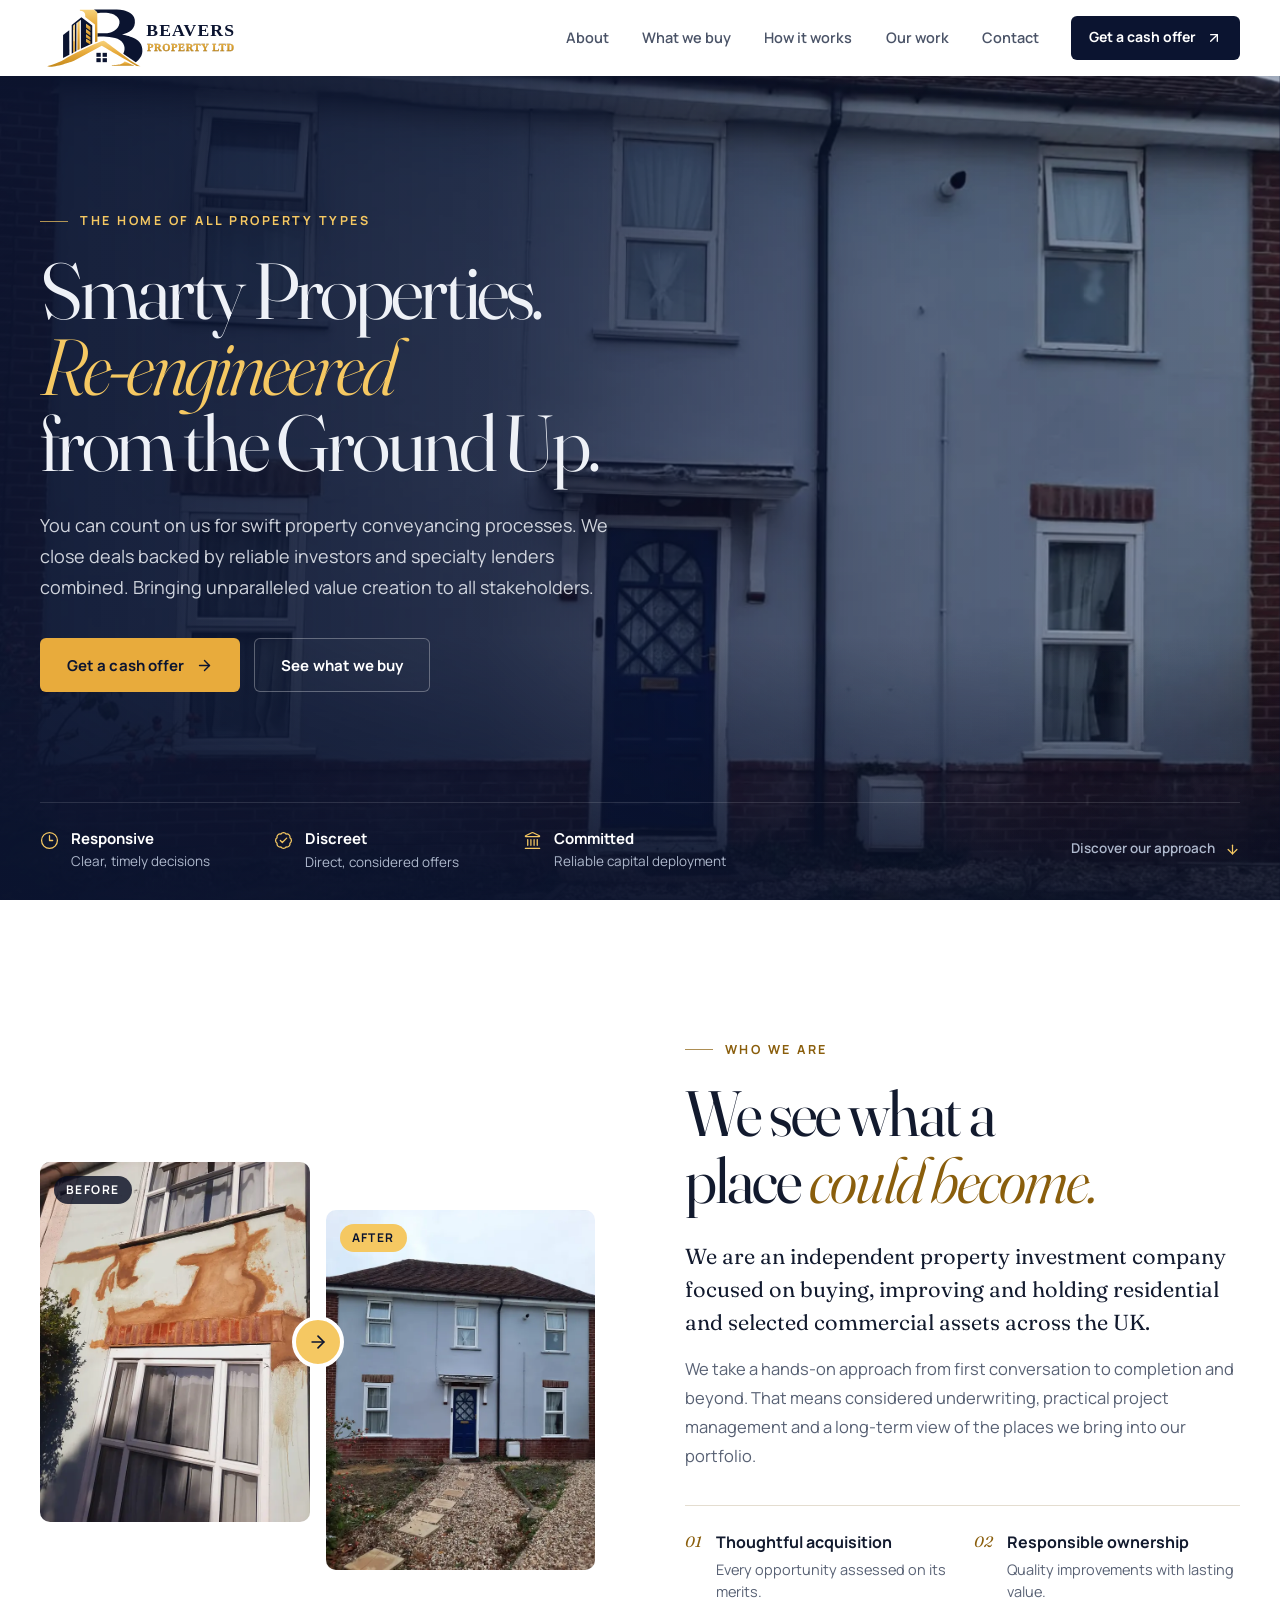
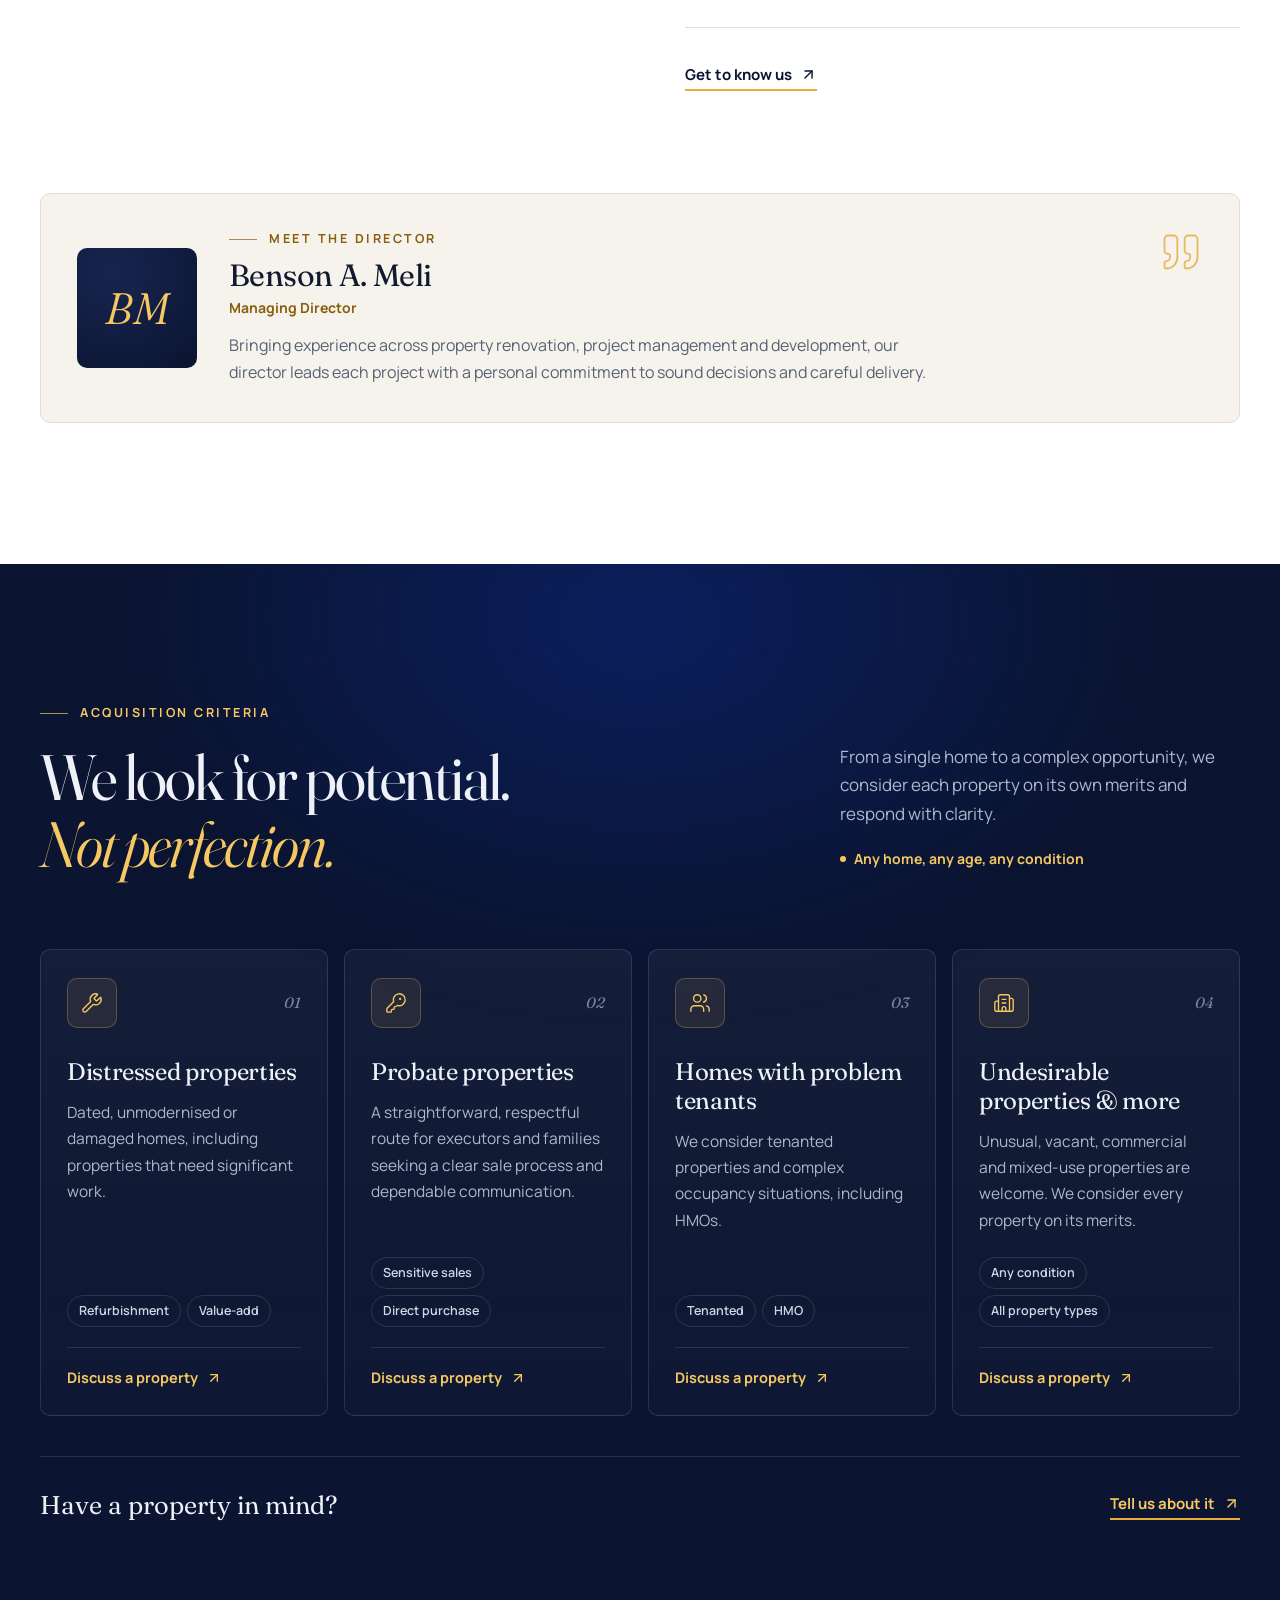
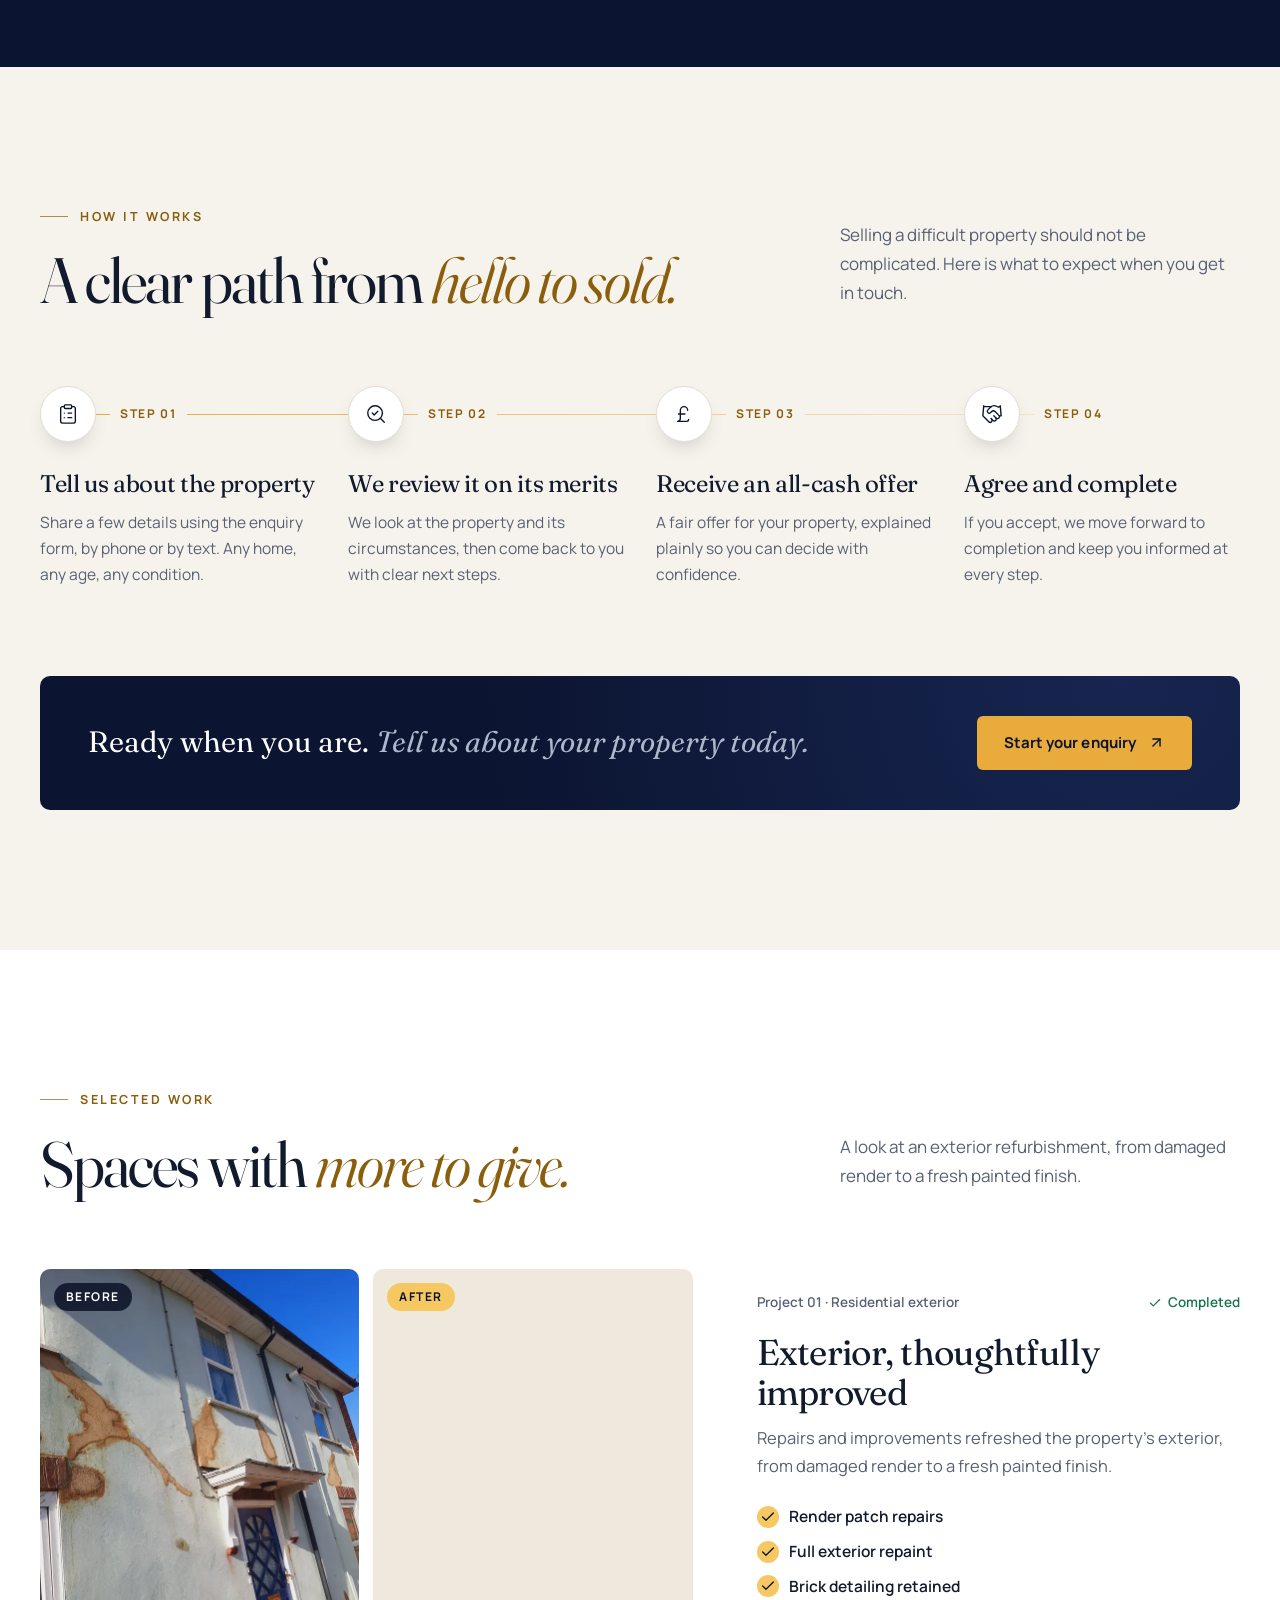
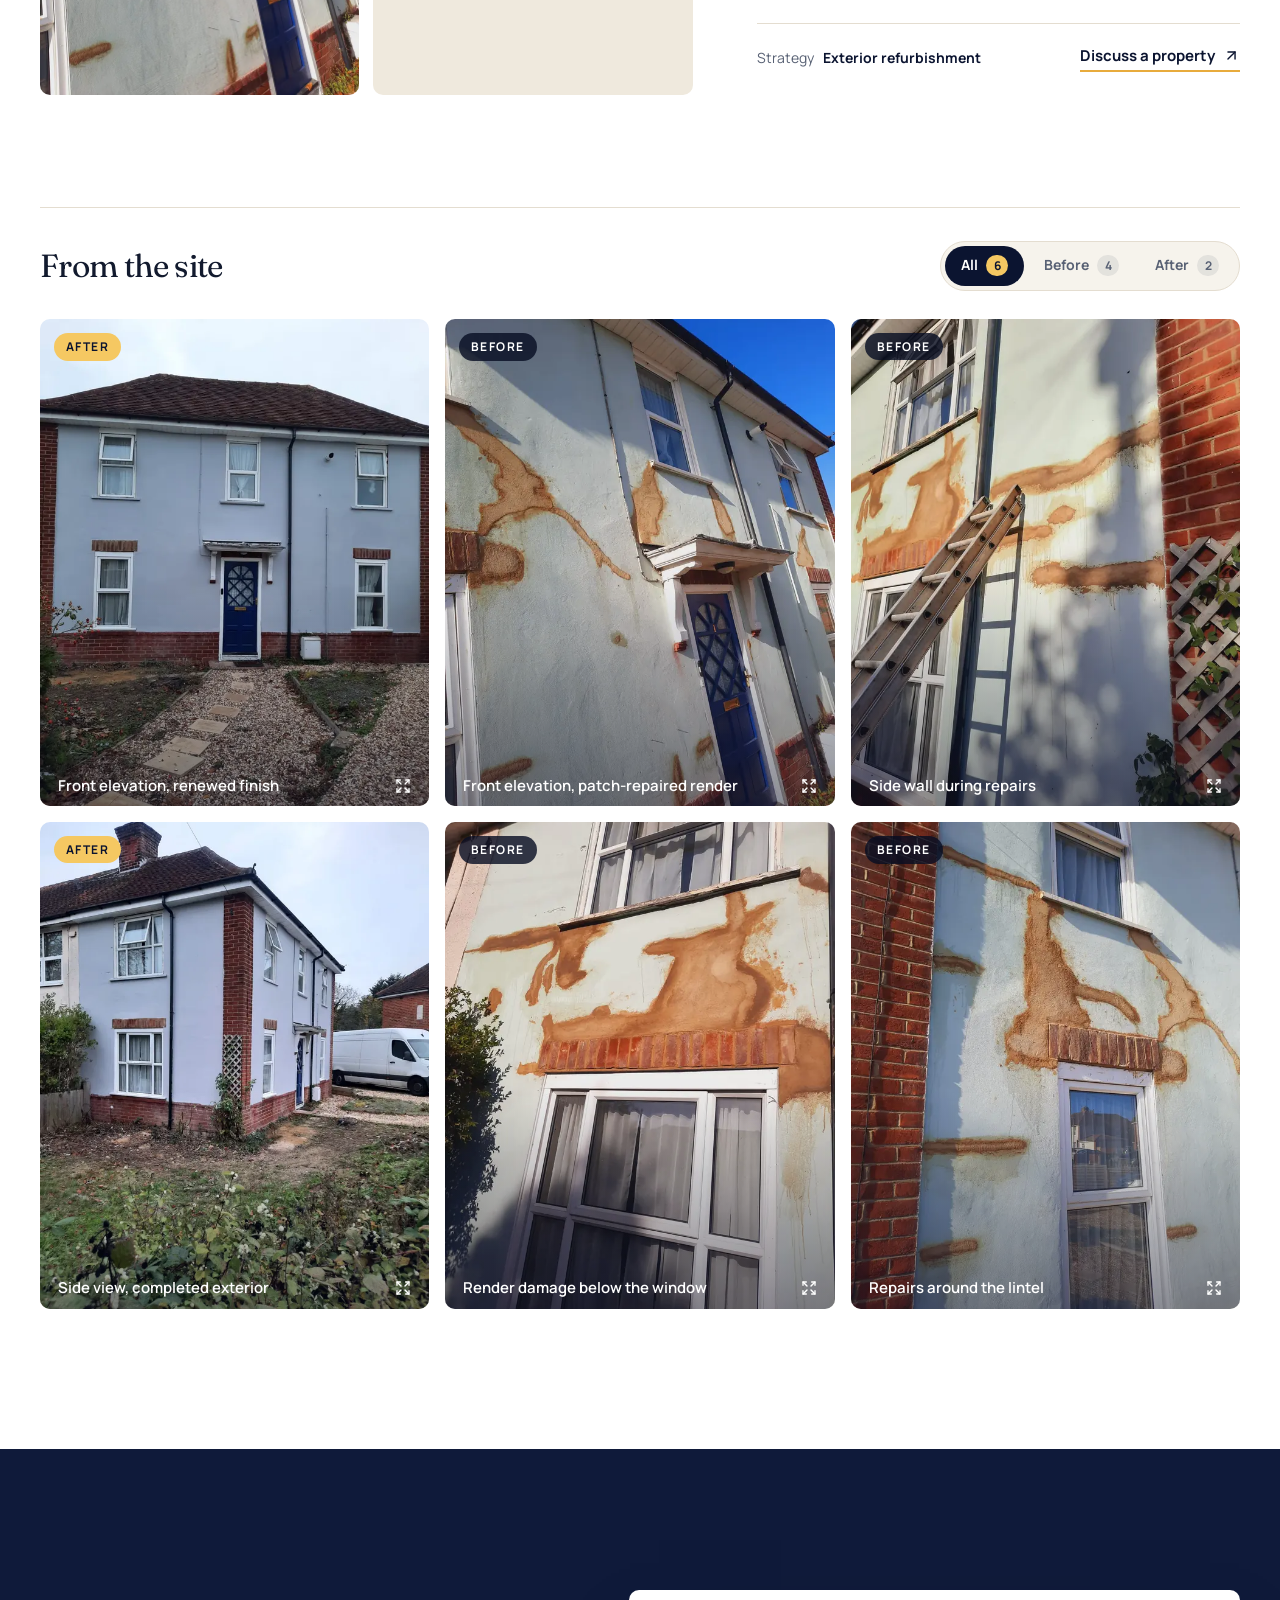
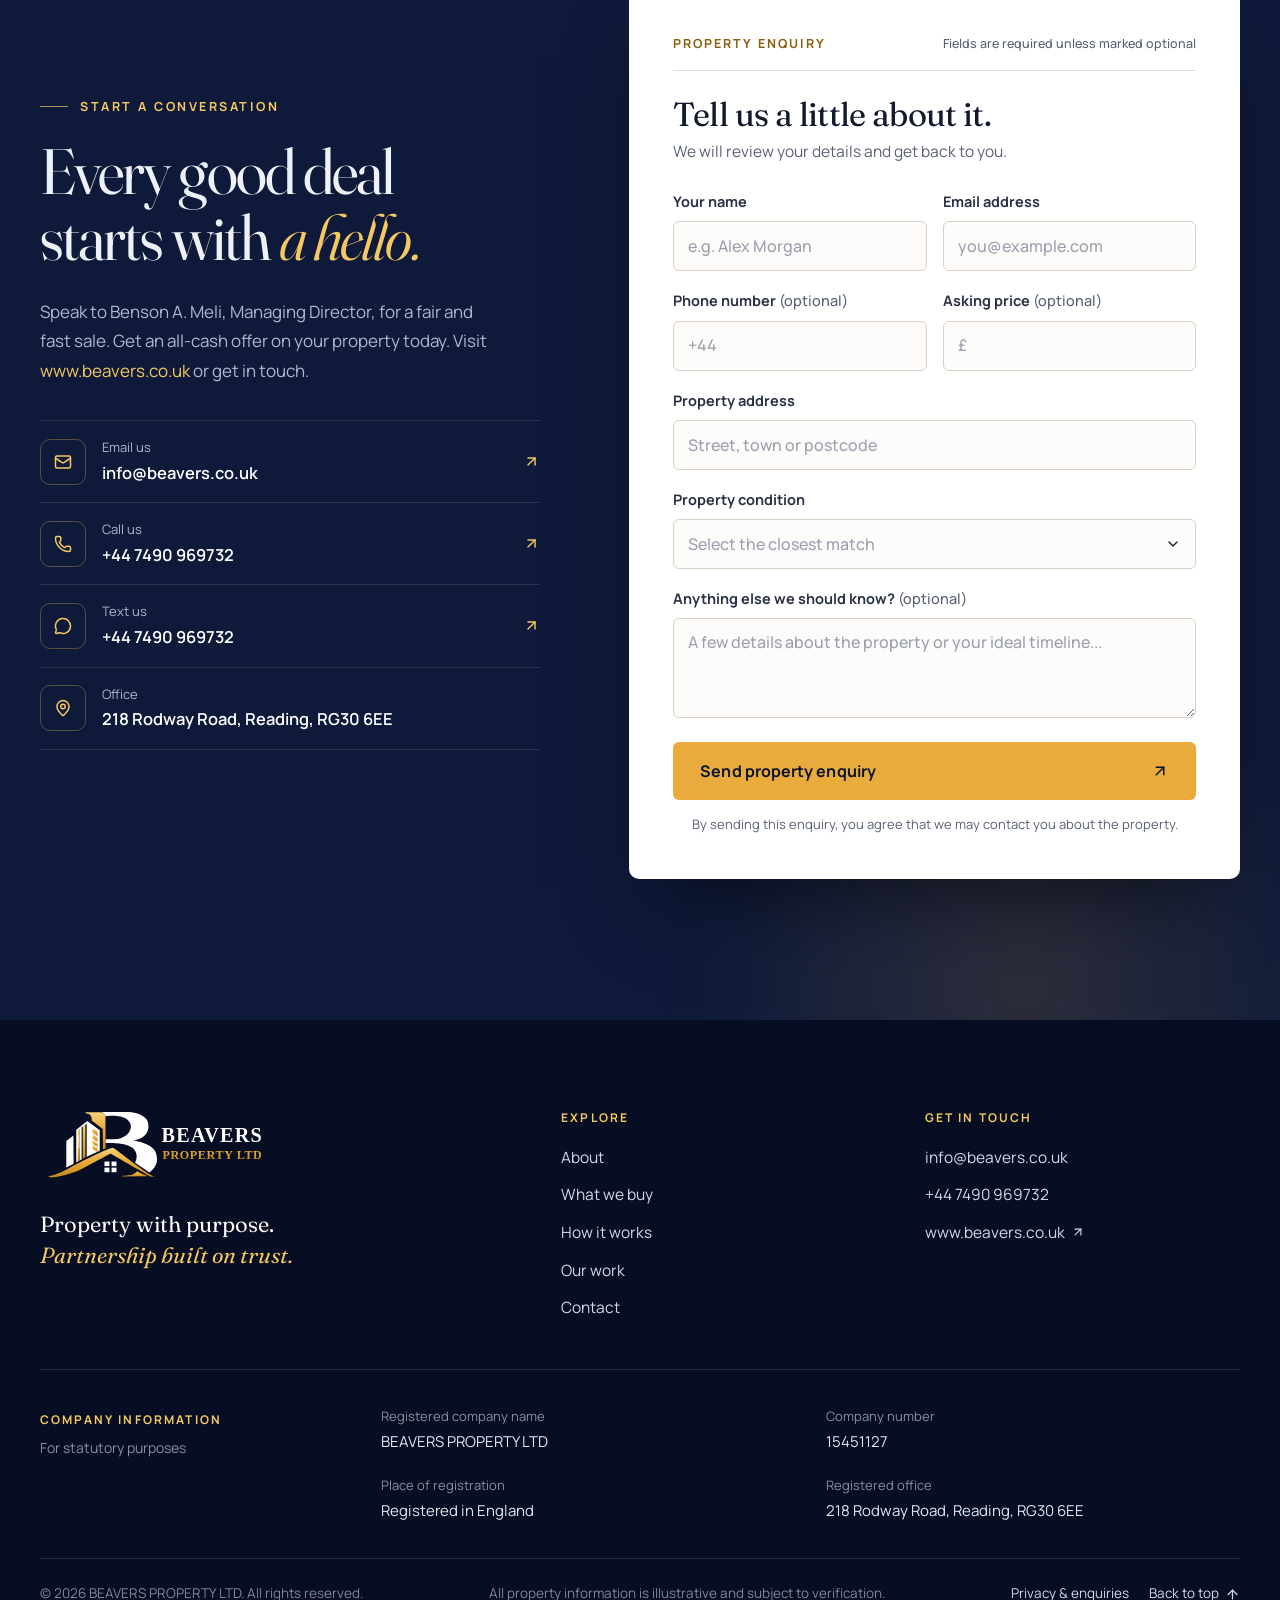
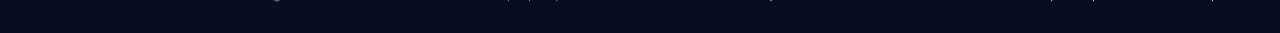
==== index.html @ a4cc6a6c "Deploy website" ====
<!doctype html>
<html lang="en-GB">
  <head>
    <meta charset="UTF-8" />
    <meta name="viewport" content="width=device-width, initial-scale=1.0, viewport-fit=cover" />
    <meta name="theme-color" content="#0b1430" />
    <meta name="color-scheme" content="light" />
    <link rel="icon" type="image/svg+xml" href="./assets/BeaverIcon-CG2-QuGj.svg" />
    <title>Beavers Property Ltd | Fair, fast, all-cash offers on any property</title>
    <meta name="description" content="Beavers Property Ltd buys all property types: any home, any age, any condition. Distressed, probate, tenanted and hard-to-sell properties considered. Fair and fast sale with an all-cash offer." />
    <meta property="og:site_name" content="Beavers Property Ltd" />
    <meta property="og:title" content="Beavers Property Ltd | All property types wanted" />
    <meta property="og:description" content="Any home, any age, any condition. Fair and fast sale with an all-cash offer on your property." />
    <meta property="og:type" content="website" />
    <meta property="og:locale" content="en_GB" />
    <meta name="twitter:card" content="summary" />

    <link rel="preconnect" href="https://fonts.googleapis.com" />
    <link rel="preconnect" href="https://fonts.gstatic.com" crossorigin />
    <link
      rel="stylesheet"
      href="https://fonts.googleapis.com/css2?family=Fraunces:ital,opsz,wght@0,9..144,300..600;1,9..144,300..600&family=Manrope:wght@400..800&display=swap"
    />

    <script type="application/ld+json">
      {
        "@context": "https://schema.org",
        "@type": "RealEstateAgent",
        "name": "BEAVERS PROPERTY LTD",
        "url": "https://www.beavers.co.uk",
        "email": "info@beavers.co.uk",
        "telephone": "+447490969732",
        "address": {
          "@type": "PostalAddress",
          "streetAddress": "218 Rodway Road",
          "addressLocality": "Reading",
          "postalCode": "RG30 6EE",
          "addressCountry": "GB"
        }
      }
    </script>
    <script type="module" crossorigin src="./assets/index-B14FZ1Xl.js"></script>
    <link rel="stylesheet" crossorigin href="./assets/index-DHtEvoPQ.css">
  </head>
  <body>
    <div id="root"></div>
    <noscript>
      <p style="padding:24px;font-family:sans-serif">Please enable JavaScript to view this site, or contact Beavers Property Ltd at info@beavers.co.uk or +44 7490 969732.</p>
    </noscript>
  </body>
</html>
---- assets/index-DHtEvoPQ.css ----
*,:before,:after,::backdrop{--tw-border-spacing-x:0;--tw-border-spacing-y:0;--tw-translate-x:0;--tw-translate-y:0;--tw-rotate:0;--tw-skew-x:0;--tw-skew-y:0;--tw-scale-x:1;--tw-scale-y:1;--tw-pan-x: ;--tw-pan-y: ;--tw-pinch-zoom: ;--tw-scroll-snap-strictness:proximity;--tw-gradient-from-position: ;--tw-gradient-via-position: ;--tw-gradient-to-position: ;--tw-ordinal: ;--tw-slashed-zero: ;--tw-numeric-figure: ;--tw-numeric-spacing: ;--tw-numeric-fraction: ;--tw-ring-inset: ;--tw-ring-offset-width:0px;--tw-ring-offset-color:#fff;--tw-ring-color:#3b82f680;--tw-ring-offset-shadow:0 0 #0000;--tw-ring-shadow:0 0 #0000;--tw-shadow:0 0 #0000;--tw-shadow-colored:0 0 #0000;--tw-blur: ;--tw-brightness: ;--tw-contrast: ;--tw-grayscale: ;--tw-hue-rotate: ;--tw-invert: ;--tw-saturate: ;--tw-sepia: ;--tw-drop-shadow: ;--tw-backdrop-blur: ;--tw-backdrop-brightness: ;--tw-backdrop-contrast: ;--tw-backdrop-grayscale: ;--tw-backdrop-hue-rotate: ;--tw-backdrop-invert: ;--tw-backdrop-opacity: ;--tw-backdrop-saturate: ;--tw-backdrop-sepia: ;--tw-contain-size: ;--tw-contain-layout: ;--tw-contain-paint: ;--tw-contain-style: }*,:before,:after{box-sizing:border-box;border:0 solid #e5e7eb}:before,:after{--tw-content:""}html,:host{-webkit-text-size-adjust:100%;tab-size:4;font-feature-settings:normal;font-variation-settings:normal;-webkit-tap-highlight-color:transparent;font-family:ui-sans-serif,system-ui,sans-serif,Apple Color Emoji,Segoe UI Emoji,Segoe UI Symbol,Noto Color Emoji;line-height:1.5}body{line-height:inherit;margin:0}hr{height:0;color:inherit;border-top-width:1px}abbr:where([title]){-webkit-text-decoration:underline dotted;text-decoration:underline dotted}h1,h2,h3,h4,h5,h6{font-size:inherit;font-weight:inherit}a{color:inherit;-webkit-text-decoration:inherit;text-decoration:inherit}b,strong{font-weight:bolder}code,kbd,samp,pre{font-feature-settings:normal;font-variation-settings:normal;font-family:ui-monospace,SFMono-Regular,Menlo,Monaco,Consolas,Liberation Mono,Courier New,monospace;font-size:1em}small{font-size:80%}sub,sup{vertical-align:baseline;font-size:75%;line-height:0;position:relative}sub{bottom:-.25em}sup{top:-.5em}table{text-indent:0;border-color:inherit;border-collapse:collapse}button,input,optgroup,select,textarea{font-feature-settings:inherit;font-variation-settings:inherit;font-family:inherit;font-size:100%;font-weight:inherit;line-height:inherit;letter-spacing:inherit;color:inherit;margin:0;padding:0}button,select{text-transform:none}button,input:where([type=button]),input:where([type=reset]),input:where([type=submit]){-webkit-appearance:button;background-color:#0000;background-image:none}:-moz-focusring{outline:auto}:-moz-ui-invalid{box-shadow:none}progress{vertical-align:baseline}::-webkit-inner-spin-button{height:auto}::-webkit-outer-spin-button{height:auto}[type=search]{-webkit-appearance:textfield;outline-offset:-2px}::-webkit-search-decoration{-webkit-appearance:none}::-webkit-file-upload-button{-webkit-appearance:button;font:inherit}summary{display:list-item}blockquote,dl,dd,h1,h2,h3,h4,h5,h6,hr,figure,p,pre{margin:0}fieldset{margin:0;padding:0}legend{padding:0}ol,ul,menu{margin:0;padding:0;list-style:none}dialog{padding:0}textarea{resize:vertical}input::-moz-placeholder{opacity:1;color:#9ca3af}textarea::-moz-placeholder{opacity:1;color:#9ca3af}input::placeholder,textarea::placeholder{opacity:1;color:#9ca3af}button,[role=button]{cursor:pointer}:disabled{cursor:default}img,svg,video,canvas,audio,iframe,embed,object{vertical-align:middle;display:block}img,video{max-width:100%;height:auto}[hidden]:where(:not([hidden=until-found])){display:none}.visible{visibility:visible}.hidden{display:none}.transform{transform:translate(var(--tw-translate-x), var(--tw-translate-y)) rotate(var(--tw-rotate)) skewX(var(--tw-skew-x)) skewY(var(--tw-skew-y)) scaleX(var(--tw-scale-x)) scaleY(var(--tw-scale-y))}.resize{resize:both}.filter{filter:var(--tw-blur) var(--tw-brightness) var(--tw-contrast) var(--tw-grayscale) var(--tw-hue-rotate) var(--tw-invert) var(--tw-saturate) var(--tw-sepia) var(--tw-drop-shadow)}:root{font-synthesis:none;text-rendering:optimizelegibility;-webkit-font-smoothing:antialiased;-moz-osx-font-smoothing:grayscale;color:#121a2e;background:#fff;font-family:Manrope,ui-sans-serif,system-ui,-apple-system,BlinkMacSystemFont,Segoe UI,sans-serif;font-weight:400}*{box-sizing:border-box}body{min-width:320px;min-height:100vh;margin:0}button,input,select,textarea{font:inherit}#root{min-height:100vh}:root{--ink:#0b1430;--ink-2:#0f1a3a;--ink-3:#172550;--ink-deep:#070d22;--brand:#0a2472;--gold:#e8ab3c;--gold-2:#f5c862;--gold-ink:#8a5e0c;--green:#17734c;--danger:#b42318;--paper:#f6f3ec;--paper-2:#efe9dd;--white:#fff;--text:#121a2e;--muted:#586174;--line:#e4ddd0;--on-dark:#eef1f7;--on-dark-muted:#aeb8cc;--on-dark-line:#ffffff1f;--serif:"Fraunces", Georgia, "Times New Roman", serif;--sans:"Manrope", ui-sans-serif, system-ui, -apple-system, BlinkMacSystemFont, "Segoe UI", sans-serif;--ease-out:cubic-bezier(.22, 1, .36, 1);--ease-in-out:cubic-bezier(.65, 0, .35, 1);--radius:6px;--radius-lg:10px;--header-h:76px;--gutter:clamp(20px, 4vw, 40px);--shadow-lg:0 30px 60px -20px #070d2259, 0 12px 24px -12px #070d2233}html{scroll-behavior:smooth;scroll-padding-top:calc(var(--header-h) + 8px)}html.menu-locked{overflow:hidden}html:has(dialog[open]){overflow:hidden}body{font-family:var(--sans);color:var(--text);background:var(--white);font-size:16px;line-height:1.6}a{color:inherit}button,a{-webkit-tap-highlight-color:transparent}::selection{color:var(--ink);background:var(--gold-2)}:focus-visible{outline:2px solid var(--gold);outline-offset:3px;border-radius:2px}main:focus{outline:none}.page-container{width:min(1240px, 100% - var(--gutter) * 2);margin-inline:auto}.section-pad{padding-block:clamp(88px,11vw,144px)}.visually-hidden{clip-path:inset(50%);white-space:nowrap;width:1px;height:1px;position:absolute;overflow:hidden}.skip-link{z-index:100;color:var(--ink);background:var(--gold-2);border-radius:var(--radius);padding:10px 16px;font-weight:700;text-decoration:none;position:absolute;top:12px;left:12px}.skip-link:not(:focus){clip-path:inset(50%);white-space:nowrap;width:1px;height:1px;padding:0;overflow:hidden}.eyebrow{color:var(--gold-ink);letter-spacing:.2em;text-transform:uppercase;align-items:center;gap:12px;margin:0 0 22px;font-size:12.5px;font-weight:700;line-height:1.4;display:flex}.eyebrow>span{opacity:.7;background:currentColor;flex:none;width:28px;height:1px}.eyebrow-light{color:var(--gold-2)}.section-title{font-family:var(--serif);font-variation-settings:"opsz" 144;letter-spacing:-.03em;text-wrap:balance;margin:0;font-size:clamp(40px,5vw,68px);font-weight:380;line-height:1.04}.section-title em{color:var(--gold-ink);font-style:italic;font-weight:340}.criteria-section .section-title em,.contact-section .section-title em{color:var(--gold-2)}.section-heading{margin-bottom:clamp(48px,6vw,72px)}.heading-split{justify-content:space-between;align-items:flex-end;gap:64px;display:flex}.heading-aside{max-width:400px;color:var(--muted);margin:0 0 6px;font-size:17px;line-height:1.7}.heading-aside p{margin:0}.text-link{color:var(--ink);align-items:center;gap:8px;padding-bottom:4px;font-size:15px;font-weight:700;text-decoration:none;display:inline-flex;position:relative}.text-link:after{content:"";background:var(--gold);transform-origin:100%;height:1.5px;transition:transform .45s var(--ease-out);position:absolute;bottom:0;left:0;right:0}.text-link:hover:after{transform:scaleX(.35)}.text-link svg{transition:transform .35s var(--ease-out)}.text-link:hover svg{transform:translate(3px,-3px)}.text-link-light{color:var(--gold-2)}.button{border-radius:var(--radius);letter-spacing:.005em;white-space:nowrap;cursor:pointer;min-height:54px;transition:background-color .25s, color .25s, border-color .25s, box-shadow .35s var(--ease-out), transform .2s var(--ease-out);border:1px solid #0000;justify-content:center;align-items:center;gap:12px;padding:0 26px;font-size:15px;font-weight:700;line-height:1;text-decoration:none;display:inline-flex;position:relative}.button svg{transition:transform .35s var(--ease-out);flex:none}.button:hover svg{transform:translate(3px)}.button:active{transform:scale(.97)}.button-gold{color:var(--ink);background:var(--gold)}.button-gold:hover{background:var(--gold-2);box-shadow:0 10px 30px -8px #e8ab3c99}.button-ghost{color:var(--white);background:#ffffff05;border-color:#ffffff4d}.button-ghost:hover{background:#ffffff14;border-color:#fff9}.button-ink{color:var(--white);background:var(--ink)}.button-ink:hover{background:var(--brand);box-shadow:0 10px 30px -10px #0a247299}.button-outline{color:var(--ink);border-color:var(--line);background:var(--white)}.button-outline:hover{border-color:var(--ink)}.button-outline:hover svg{transform:rotate(-90deg)}.magnetic{translate:var(--mag-x,0px) var(--mag-y,0px);transition-property:background-color,color,border-color,box-shadow,transform,translate;transition-duration:.25s,.25s,.25s,.35s,.2s,.5s;transition-timing-function:var(--ease-out)}.site-header{z-index:50;height:var(--header-h);-webkit-backdrop-filter:saturate(1.6)blur(18px);background:#ffffffdb;border-bottom:1px solid #0000;transition:border-color .3s,box-shadow .3s,background-color .3s;position:sticky;top:0}.site-header.is-menu-open{background:var(--white);-webkit-backdrop-filter:none}.site-header.is-scrolled{background:#ffffffeb;border-color:#121a2e14;box-shadow:0 8px 30px -18px #070d2240}.site-header.is-menu-open.is-scrolled{background:var(--white)}.nav-shell{width:min(1380px, 100% - var(--gutter) * 2);align-items:center;gap:32px;height:100%;margin-inline:auto;display:flex}.brand{flex:none;align-items:center;text-decoration:none;display:inline-flex}.brand-logo{width:210px;height:auto;display:block}.main-nav{align-items:center;gap:clamp(20px,2.6vw,36px);margin-left:auto;display:flex}.main-nav a{color:#4a5367;padding:8px 0;font-size:14.5px;font-weight:600;text-decoration:none;transition:color .25s;position:relative}.main-nav a:after{content:"";background:var(--gold);height:2px;transition:transform .4s var(--ease-out);border-radius:2px;position:absolute;bottom:2px;left:0;right:0;transform:scaleX(0)}.main-nav a:hover,.main-nav a.is-active{color:var(--ink)}.main-nav a:hover:after,.main-nav a.is-active:after{transform:scaleX(1)}.nav-cta{min-height:44px;color:var(--white);background:var(--ink);border-radius:var(--radius);transition:background-color .25s, transform .2s var(--ease-out);align-items:center;gap:10px;padding:0 18px;font-size:14px;font-weight:700;text-decoration:none;display:inline-flex}.nav-cta:hover{background:var(--brand)}.nav-cta svg{transition:transform .35s var(--ease-out)}.nav-cta:hover svg{transform:translate(2px,-2px)}.nav-cta:active{transform:scale(.97)}.menu-toggle{width:46px;height:46px;color:var(--ink);border:1px solid var(--line);border-radius:var(--radius);background:var(--white);cursor:pointer;place-items:center;margin-left:auto;display:none}.scroll-progress{pointer-events:none;height:2px;position:absolute;bottom:-1px;left:0;right:0;overflow:hidden}.scroll-progress>div{background:linear-gradient(90deg, var(--gold), var(--gold-2));transform-origin:0;height:100%;transform:scaleX(0)}.mobile-menu{display:none}.mobile-menu[hidden]{display:none!important}.hero{min-height:calc(100svh - var(--header-h));color:var(--on-dark);background:var(--ink);isolation:isolate;flex-direction:column;display:flex;position:relative;overflow:hidden}.hero-bg{z-index:-2;background:var(--ink);position:absolute;inset:0;overflow:hidden}.hero-bg img{-o-object-fit:cover;object-fit:cover;-o-object-position:center 45%;object-position:center 45%;width:100%;height:100%;animation:hero-bg-in 2.6s var(--ease-out) both}.hero-overlay{z-index:-1;background:linear-gradient(90deg,#0b1430eb 0%,#0b1430c7 38%,#0b14306b 72%,#0b14304d 100%),linear-gradient(#070d2200 68%,#070d22d9 100%);position:absolute;inset:0}.hero-layout{flex:1;align-items:center;padding-block:clamp(56px,9vh,112px) clamp(40px,6vh,72px);display:flex}.hero-copy{max-width:940px}.hero-title{font-family:var(--serif);font-variation-settings:"opsz" 144;letter-spacing:-.04em;margin:0;font-size:clamp(46px,6.2vw,92px);font-weight:360;line-height:.96}.hero-title em{color:var(--gold-2);font-style:italic;font-weight:320}.hero-line{margin-bottom:-.16em;padding-bottom:.16em;display:block;overflow:hidden}.hero-line>span{animation:line-up 1.15s var(--ease-out) both;animation-delay:calc(var(--i) * .11s + .1s);display:inline-block}.hero-in{animation:fade-up .9s var(--ease-out) both;animation-delay:calc(var(--i) * 95ms + .12s)}.hero-intro{color:#eef1f7db;max-width:580px;margin:30px 0 0;font-size:18px;line-height:1.7}.hero-intro strong{color:var(--white);margin-bottom:6px;font-size:19px;font-weight:700;display:block}.hero-actions{flex-wrap:wrap;align-items:center;gap:14px;margin-top:36px;display:flex}.hero-footer{border-top:1px solid var(--on-dark-line);justify-content:space-between;align-items:center;gap:32px;padding-block:26px 30px;display:flex}.hero-proof{flex-wrap:wrap;gap:16px clamp(28px,5vw,72px);display:flex}.hero-proof li{align-items:flex-start;gap:12px;display:flex}.hero-proof svg{color:var(--gold-2);margin-top:2px}.hero-proof b,.hero-proof small{line-height:1.35;display:block}.hero-proof b{color:var(--white);font-size:15px;font-weight:700}.hero-proof small{color:var(--on-dark-muted);margin-top:3px;font-size:13.5px}.hero-scroll{color:var(--on-dark-muted);align-items:center;gap:10px;font-size:13.5px;font-weight:600;text-decoration:none;transition:color .25s;display:inline-flex}.hero-scroll:hover{color:var(--gold-2)}.hero-scroll svg{color:var(--gold-2);animation:nudge 2s var(--ease-in-out) infinite}.about-section{background:var(--white)}.about-grid{grid-template-columns:minmax(0,1fr) minmax(0,1fr);align-items:center;gap:clamp(48px,7vw,112px);display:grid}.about-visual{grid-template-columns:repeat(2,minmax(0,1fr));gap:16px;padding-bottom:48px;display:grid;position:relative}.about-figure{aspect-ratio:3/4;border-radius:var(--radius-lg);background:var(--paper-2);margin:0;position:relative;overflow:hidden}.about-figure-after{translate:0 48px}.about-figure img{-o-object-fit:cover;object-fit:cover;width:100%;height:100%;transition:transform 1.1s var(--ease-out)}.about-figure:hover img{transform:scale(1.05)}.about-figure figcaption,.photo-label{z-index:1;color:var(--white);-webkit-backdrop-filter:blur(8px);letter-spacing:.12em;text-transform:uppercase;background:#070d22cc;border-radius:100px;padding:6px 12px;font-size:12px;font-weight:700;line-height:1.3;position:absolute;top:14px;left:14px}.about-figure-after figcaption,.photo-label-after{color:var(--ink);background:var(--gold-2)}.about-visual-arrow{width:52px;height:52px;color:var(--ink);border:4px solid var(--white);background:var(--gold-2);border-radius:50%;place-items:center;display:grid;position:absolute;top:calc(50% - 24px);left:50%;transform:translate(-50%,-50%)rotate(45deg)}.section-lead{color:var(--text);font-family:var(--serif);margin:28px 0 16px;font-size:clamp(19px,1.7vw,22px);font-weight:380;line-height:1.5}.body-copy{color:var(--muted);margin:0;font-size:16.5px;line-height:1.75}.about-values{border-block:1px solid var(--line);grid-template-columns:1fr 1fr;gap:24px;margin:34px 0;padding-block:24px;display:grid}.about-values li{gap:14px;display:flex}.about-values li>span{color:var(--gold-ink);font-family:var(--serif);font-size:15px;font-style:italic}.about-values p{margin:0}.about-values b,.about-values small{display:block}.about-values b{font-size:16px;font-weight:700}.about-values small{color:var(--muted);margin-top:4px;font-size:14.5px;line-height:1.5}.director-card{border:1px solid var(--line);border-radius:var(--radius-lg);background:var(--paper);grid-template-columns:120px minmax(0,1fr) auto;align-items:center;gap:32px;margin-top:clamp(64px,8vw,112px);padding:clamp(24px,3vw,36px);display:grid;position:relative}.director-portrait{width:120px;height:120px;color:var(--gold-2);border-radius:var(--radius-lg);background:radial-gradient(circle at 30% 20%, var(--ink-3), var(--ink));font-family:var(--serif);place-items:center;font-size:44px;font-style:italic;font-weight:340;display:grid;overflow:hidden}.director-portrait img{-o-object-fit:cover;object-fit:cover;width:100%;height:100%}.director-text .eyebrow{margin-bottom:10px}.director-text h3{font-family:var(--serif);letter-spacing:-.02em;margin:0;font-size:clamp(26px,2.4vw,32px);font-weight:400;line-height:1.15}.director-role{color:var(--gold-ink);margin-top:4px;font-size:14px;font-weight:700;display:block}.director-text>p:last-child{max-width:720px;color:var(--muted);margin:12px 0 0;font-size:16px;line-height:1.7}.director-mark{color:var(--gold);opacity:.8;align-self:start}.criteria-section{color:var(--on-dark);background:var(--ink);isolation:isolate;position:relative;overflow:hidden}.criteria-section:before{content:"";z-index:-1;filter:blur(40px);background:radial-gradient(#0a2472b3,#0000 65%);width:90vw;height:70%;position:absolute;top:-30%;left:50%;transform:translate(-50%)}.criteria-section .heading-aside{color:var(--on-dark-muted)}.region-note{color:var(--gold-2);align-items:center;gap:8px;margin-top:18px;font-size:14px;font-weight:700;display:inline-flex}.region-note:before{content:"";background:currentColor;border-radius:50%;width:6px;height:6px}.criteria-grid{grid-template-columns:repeat(4,minmax(0,1fr));gap:16px;display:grid}.criteria-item{display:flex}.criteria-card{border:1px solid var(--on-dark-line);border-radius:var(--radius-lg);width:100%;min-height:360px;transition:transform .5s var(--ease-out), border-color .4s, background-color .4s;background:linear-gradient(#ffffff0b,#ffffff04);flex-direction:column;padding:28px 26px 26px;display:flex;position:relative;overflow:hidden}.criteria-card:before{content:"";z-index:-1;background:radial-gradient(420px circle at var(--spot-x,50%) var(--spot-y,0%), #e8ab3c29, transparent 55%);opacity:0;transition:opacity .45s;position:absolute;inset:0}.criteria-card:hover{border-color:#f5c86273;transform:translateY(-6px)}.criteria-card:hover:before{opacity:1}.criteria-card-top{justify-content:space-between;align-items:center;display:flex}.criteria-icon{width:50px;height:50px;color:var(--gold-2);border-radius:var(--radius-lg);transition:transform .5s var(--ease-out), background-color .4s;background:#f5c86214;border:1px solid #f5c86240;place-items:center;display:grid}.criteria-card:hover .criteria-icon{background:#f5c86229;transform:rotate(-6deg)scale(1.05)}.card-number{color:#7d89a3;font-family:var(--serif);font-size:15px;font-style:italic}.criteria-card h3{font-family:var(--serif);letter-spacing:-.015em;margin:30px 0 12px;font-size:24px;font-weight:400;line-height:1.2}.criteria-card>p{color:var(--on-dark-muted);margin:0;font-size:15.5px;line-height:1.7}.tag-row{flex-wrap:wrap;gap:6px;margin-top:auto;padding-top:24px;display:flex}.tag-row span{color:#cfd6e4;border:1px solid var(--on-dark-line);border-radius:100px;padding:5px 11px;font-size:12.5px;font-weight:600}.card-link{color:var(--gold-2);border-top:1px solid var(--on-dark-line);align-items:center;gap:8px;margin-top:20px;padding-top:18px;font-size:14.5px;font-weight:700;text-decoration:none;display:inline-flex}.card-link svg{transition:transform .35s var(--ease-out)}.card-link:hover svg,.criteria-card:hover .card-link svg{transform:translate(3px,-3px)}.criteria-bottom{border-top:1px solid var(--on-dark-line);color:var(--on-dark);font-family:var(--serif);flex-wrap:wrap;justify-content:space-between;align-items:center;gap:16px;margin-top:40px;padding-top:28px;font-size:clamp(20px,2vw,26px);font-weight:380;display:flex}.criteria-bottom .text-link{font-family:var(--sans)}.process-section{background:var(--paper)}.process-track{grid-template-columns:repeat(4,minmax(0,1fr));gap:32px;display:grid;position:relative}.process-track:before{content:"";background:linear-gradient(90deg, var(--gold), #e8ab3c26);transform-origin:0;height:1px;position:absolute;top:28px;left:28px;right:12%}.process-step{position:relative}.process-marker{align-items:center;gap:14px;display:flex}.process-icon{width:56px;height:56px;color:var(--ink);border:1px solid var(--line);background:var(--white);transition:background-color .35s, color .35s, transform .5s var(--ease-out);border-radius:50%;place-items:center;display:grid;position:relative;box-shadow:0 10px 24px -14px #070d2266}.process-step:hover .process-icon{color:var(--ink);background:var(--gold-2);transform:translateY(-4px)}.process-number{color:var(--gold-ink);background:var(--paper);letter-spacing:.14em;text-transform:uppercase;border-radius:100px;padding:4px 10px;font-size:12px;font-weight:700}.process-step h3{font-family:var(--serif);letter-spacing:-.015em;margin:28px 0 10px;font-size:24px;font-weight:400;line-height:1.2}.process-step p{color:var(--muted);margin:0;font-size:15.5px;line-height:1.7}.process-cta{color:var(--white);border-radius:var(--radius-lg);background:radial-gradient(circle at 90% 0%, var(--ink-3), var(--ink) 60%);flex-wrap:wrap;justify-content:space-between;align-items:center;gap:24px;margin-top:clamp(56px,7vw,88px);padding:clamp(26px,3.5vw,40px) clamp(24px,4vw,48px);display:flex}.process-cta p{font-family:var(--serif);margin:0;font-size:clamp(22px,2.3vw,30px);font-weight:380;line-height:1.25}.process-cta p span{color:var(--on-dark-muted);font-style:italic}.process-cta .button-ink{color:var(--ink);background:var(--gold)}.process-cta .button-ink:hover{background:var(--gold-2);box-shadow:0 10px 30px -8px #e8ab3c99}.portfolio-section{background:var(--white)}.project-feature{grid-template-columns:minmax(0,1.35fr) minmax(0,1fr);align-items:center;gap:clamp(36px,5vw,72px);display:grid}.project-compare{grid-template-columns:repeat(2,minmax(0,1fr));gap:14px;display:grid}.project-panel{aspect-ratio:3/4;border-radius:var(--radius-lg);background:var(--paper-2);margin:0;position:relative;overflow:hidden}.project-panel img{-o-object-fit:cover;object-fit:cover;width:100%;height:100%;transition:transform 1.1s var(--ease-out)}.project-panel:hover img{transform:scale(1.05)}.project-meta{color:var(--muted);flex-wrap:wrap;justify-content:space-between;gap:10px;font-size:13.5px;font-weight:600;display:flex}.project-status{color:var(--green);align-items:center;gap:6px;display:inline-flex}.project-details h3{font-family:var(--serif);letter-spacing:-.02em;margin:18px 0 12px;font-size:clamp(28px,2.8vw,38px);font-weight:400;line-height:1.12}.project-details>p{color:var(--muted);margin:0;font-size:16.5px;line-height:1.7}.project-scope{gap:10px;margin:24px 0;display:grid}.project-scope li{align-items:center;gap:10px;font-size:15.5px;font-weight:600;display:flex}.project-scope svg{width:22px;height:22px;color:var(--ink);background:var(--gold-2);border-radius:50%;flex:none;padding:3px}.project-foot{border-top:1px solid var(--line);color:var(--muted);flex-wrap:wrap;justify-content:space-between;align-items:center;gap:14px;padding-top:20px;font-size:14px;display:flex}.project-foot b{color:var(--ink);margin-left:6px;font-weight:700}.gallery-head{border-top:1px solid var(--line);flex-wrap:wrap;justify-content:space-between;align-items:center;gap:18px;margin-top:clamp(72px,9vw,112px);padding-top:32px;display:flex}.gallery-head h3{font-family:var(--serif);letter-spacing:-.02em;margin:0;font-size:clamp(26px,2.6vw,32px);font-weight:400}.filter-group{border:1px solid var(--line);background:var(--paper);border-radius:100px;gap:4px;padding:4px;display:inline-flex}.filter-btn{min-height:40px;color:var(--muted);cursor:pointer;background:0 0;border:0;border-radius:100px;align-items:center;gap:8px;padding:0 16px;font-size:14px;font-weight:700;transition:background-color .3s,color .3s;display:inline-flex}.filter-btn:hover{color:var(--ink)}.filter-btn[aria-pressed=true]{color:var(--white);background:var(--ink)}.filter-count{text-align:center;background:#121a2e14;border-radius:100px;min-width:22px;padding:1px 6px;font-size:12px}.filter-btn[aria-pressed=true] .filter-count{color:var(--ink);background:var(--gold-2)}.gallery-grid{grid-template-columns:repeat(3,minmax(0,1fr));gap:16px;margin-top:28px;display:grid}.gallery-item{animation:fade-up .7s var(--ease-out) both;animation-delay:calc(var(--d) * 70ms)}.gallery-btn{aspect-ratio:4/5;border-radius:var(--radius-lg);background:var(--paper-2);cursor:zoom-in;border:0;width:100%;padding:0;display:block;position:relative;overflow:hidden}.gallery-btn img{-o-object-fit:cover;object-fit:cover;width:100%;height:100%;transition:transform 1s var(--ease-out)}.gallery-btn:after{content:"";opacity:.55;background:linear-gradient(#0000 55%,#070d22c7);transition:opacity .4s;position:absolute;inset:0}.gallery-caption{z-index:1;color:var(--white);text-align:left;transition:transform .5s var(--ease-out);justify-content:space-between;align-items:center;gap:12px;font-size:15px;font-weight:600;line-height:1.35;display:flex;position:absolute;bottom:16px;left:18px;right:18px;transform:translateY(6px)}.gallery-btn:hover img{transform:scale(1.06)}.gallery-btn:hover:after{opacity:1}.gallery-btn:hover .gallery-caption{transform:none}.lightbox{width:100%;max-width:100vw;height:100%;max-height:100dvh;color:var(--white);opacity:0;transition:opacity .35s var(--ease-out), overlay .35s allow-discrete, display .35s allow-discrete;background:0 0;border:0;margin:0;padding:0}.lightbox[open]{opacity:1}.lightbox::backdrop{-webkit-backdrop-filter:blur(8px);background:#050918e6}@starting-style{.lightbox[open]{opacity:0}}.lightbox-inner{place-items:center;width:100%;height:100%;padding:72px 88px 40px;display:grid;position:relative}.lightbox-figure{animation:zoom-in .45s var(--ease-out) both;justify-items:center;gap:16px;margin:0;display:grid}.lightbox-figure img{-o-object-fit:contain;object-fit:contain;border-radius:var(--radius);width:auto;max-width:min(1000px,100%);max-height:calc(100dvh - 180px);box-shadow:0 30px 80px #00000080}.lightbox-figure figcaption{flex-wrap:wrap;justify-content:center;align-items:center;gap:12px;font-size:15px;display:flex;position:relative}.lightbox-figure .photo-label{position:static}.lightbox-count{color:var(--on-dark-muted);font-variant-numeric:tabular-nums}.lightbox-btn{width:52px;height:52px;color:var(--white);cursor:pointer;transition:background-color .25s, transform .2s var(--ease-out);background:#ffffff14;border:1px solid #ffffff2e;border-radius:50%;place-items:center;display:grid;position:absolute}.lightbox-btn:hover{background:#ffffff2e}.lightbox-btn:active{transform:scale(.94)}.lightbox-close{top:18px;right:18px}.lightbox-prev{top:50%;left:20px;translate:0 -50%}.lightbox-next{top:50%;right:20px;translate:0 -50%}.contact-section{color:var(--on-dark);background:var(--ink-2);isolation:isolate;position:relative;overflow:hidden}.contact-glow{z-index:-1;filter:blur(40px);pointer-events:none;background:radial-gradient(circle,#e8ab3c24,#0000 60%);border-radius:50%;width:60vw;height:60vw;position:absolute;bottom:-30%;right:-10%}.contact-layout{grid-template-columns:minmax(0,.9fr) minmax(0,1.1fr);align-items:start;gap:clamp(48px,7vw,112px);display:grid}.contact-copy{top:calc(var(--header-h) + 32px);position:sticky}.contact-intro{max-width:460px;color:var(--on-dark-muted);margin:26px 0 34px;font-size:17px;line-height:1.75}.contact-intro a{color:var(--gold-2);text-underline-offset:4px;text-decoration-thickness:1px}.contact-details li>a,.contact-details li>div{border-top:1px solid var(--on-dark-line);align-items:center;gap:16px;padding:16px 0;text-decoration:none;display:flex}.contact-details li:last-child>*{border-bottom:1px solid var(--on-dark-line)}.contact-details li>*>span:nth-child(2){flex:1;min-width:0}.contact-icon{width:46px;height:46px;color:var(--gold-2);border-radius:var(--radius-lg);border:1px solid #f5c8624d;flex:none;place-items:center;transition:background-color .3s,color .3s;display:grid}.contact-details li>a:hover .contact-icon{color:var(--ink);background:var(--gold-2)}.contact-details small,.contact-details b{display:block}.contact-details small{color:var(--on-dark-muted);margin-bottom:2px;font-size:13px}.contact-details b{overflow-wrap:anywhere;color:var(--white);font-size:16.5px;font-weight:600}.contact-details li>a>svg{color:var(--gold-2);transition:transform .35s var(--ease-out)}.contact-details li>a:hover>svg{transform:translate(3px,-3px)}.contact-form-panel{color:var(--text);border-radius:var(--radius-lg);background:var(--white);padding:clamp(26px,4vw,44px);box-shadow:0 40px 80px -30px #0000008c}.form-heading{border-bottom:1px solid var(--line);color:var(--gold-ink);letter-spacing:.16em;text-transform:uppercase;flex-wrap:wrap;justify-content:space-between;gap:6px 16px;padding-bottom:16px;font-size:12.5px;font-weight:700;display:flex}.form-heading span:last-child{color:var(--muted);letter-spacing:0;text-transform:none;font-weight:500}.contact-form-panel h3{font-family:var(--serif);letter-spacing:-.02em;margin:24px 0 6px;font-size:clamp(28px,2.6vw,34px);font-weight:400;line-height:1.15}.form-intro{color:var(--muted);margin:0 0 26px;font-size:15.5px}.contact-form-panel form{gap:18px;display:grid}.form-row{grid-template-columns:1fr 1fr;gap:16px;display:grid}.field-label{display:block}.field{color:#2a3245;align-content:start;gap:8px;font-size:14.5px;font-weight:700;display:grid}.optional{color:var(--muted);font-weight:500}.field input,.field textarea,.field select{width:100%;min-width:0;min-height:50px;color:var(--text);border-radius:var(--radius);font:500 16px/1.4 var(--sans);background:#fdfcfa;border:1px solid #d9d2c4;outline:none;padding:12px 14px;transition:border-color .25s,box-shadow .25s,background-color .25s}.field input:hover,.field textarea:hover,.field select:hover{border-color:#bfb6a5}.field input:focus,.field textarea:focus,.field select:focus{border-color:var(--ink);background:var(--white);box-shadow:0 0 0 4px #e8ab3c47}.field input::-moz-placeholder{color:#9aa0ad}.field textarea::-moz-placeholder{color:#9aa0ad}.field input::placeholder,.field textarea::placeholder{color:#9aa0ad}.field textarea{resize:vertical;min-height:100px}.field select{appearance:none;cursor:pointer;background-image:url("data:image/svg+xml,%3Csvg xmlns='http://www.w3.org/2000/svg' width='16' height='16' fill='none' stroke='%23121a2e' stroke-width='2' stroke-linecap='round' stroke-linejoin='round' viewBox='0 0 24 24'%3E%3Cpath d='m6 9 6 6 6-6'/%3E%3C/svg%3E");background-position:right 14px center;background-repeat:no-repeat;padding-right:42px}.field select:has(option[value=""]:checked){color:#9aa0ad}.field [aria-invalid=true]{border-color:var(--danger);background-color:snow}.field [aria-invalid=true]:focus{box-shadow:0 0 0 4px #b4231826}.field-error{color:var(--danger);animation:fade-up .35s var(--ease-out) both;align-items:center;gap:6px;font-size:13.5px;font-weight:600;display:flex}.field-error svg{flex:none}.form-submit{justify-content:space-between;width:100%;min-height:58px;margin-top:6px;font-size:16px}.form-privacy{color:var(--muted);text-align:center;margin:-4px 0 0;font-size:13px}.form-success{text-align:center;animation:fade-up .6s var(--ease-out) both;outline:none;justify-items:center;gap:4px;padding:36px 8px;display:grid}.form-success-icon{width:76px;height:76px;color:var(--green);animation:pop .7s var(--ease-out) .1s both;background:#e6f4ec;border-radius:50%;place-items:center;margin-bottom:8px;display:grid}.form-success h3{margin:6px 0 4px!important}.form-success p{max-width:440px;color:var(--muted);margin:0 0 24px;font-size:15.5px;line-height:1.7}.form-success a{color:var(--ink);text-underline-offset:3px;font-weight:700}.site-footer{color:var(--on-dark-muted);background:var(--ink-deep)}.footer-top{grid-template-columns:1.5fr 1fr 1fr;gap:48px;padding-block:clamp(56px,7vw,88px) 48px;display:grid}.footer-brand .brand-logo{width:240px}.footer-tagline{color:var(--white);font-family:var(--serif);margin:22px 0 0;font-size:22px;font-weight:380;line-height:1.4}.footer-tagline em{color:var(--gold-2);font-style:italic}.footer-heading{color:var(--gold-2);letter-spacing:.18em;text-transform:uppercase;margin-bottom:18px;font-size:12px;font-weight:700;display:block}.footer-col ul{gap:12px;display:grid}.footer-col a{color:#d3d9e6;overflow-wrap:anywhere;align-items:center;gap:6px;font-size:15.5px;text-decoration:none;transition:color .25s;display:inline-flex}.footer-col a:hover{color:var(--gold-2)}.legal-grid{border-top:1px solid var(--on-dark-line);grid-template-columns:.8fr 2.2fr;gap:28px;padding-block:36px;display:grid}.legal-intro>span{color:var(--gold-2);letter-spacing:.18em;text-transform:uppercase;font-size:12px;font-weight:700}.legal-intro p{color:#8590a6;margin:6px 0 0;font-size:14px}.legal-grid dl{grid-template-columns:1fr 1fr;gap:22px 32px;margin:0;display:grid}.legal-grid dl>div{min-width:0}.legal-grid dt{color:#8590a6;margin-bottom:4px;font-size:13px}.legal-grid dd{color:#e2e7f0;margin:0;font-size:15px;line-height:1.5}.footer-bottom{border-top:1px solid var(--on-dark-line);color:#7d889e;flex-wrap:wrap;justify-content:space-between;align-items:center;gap:12px 24px;padding-block:24px 28px;font-size:13.5px;display:flex}.footer-bottom-links{flex-wrap:wrap;gap:20px;display:inline-flex}.footer-bottom a{color:#d3d9e6;align-items:center;gap:6px;text-decoration:none;transition:color .25s;display:inline-flex}.footer-bottom a:hover{color:var(--gold-2)}.back-to-top svg{transition:transform .35s var(--ease-out)}.back-to-top:hover svg{transform:translateY(-3px)}@keyframes fade-up{0%{opacity:0;transform:translateY(18px)}}@keyframes line-up{0%{transform:translateY(105%)}}@keyframes hero-bg-in{0%{opacity:.3;transform:scale(1.12)}}@keyframes float-in{0%{opacity:0;transform:translateY(28px)scale(.94)}}@keyframes bob{to{translate:0 -12px}}@keyframes nudge{0%,to{transform:translateY(0)}50%{transform:translateY(4px)}}@keyframes zoom-in{0%{opacity:0;transform:scale(.96)}}@keyframes pop{0%{opacity:0;transform:scale(.5)}60%{transform:scale(1.08)}to{opacity:1;transform:scale(1)}}@keyframes menu-in{0%{opacity:0;transform:translateY(-8px)}}@keyframes drift-y{0%{translate:0 88px}to{translate:0 8px}}@media (prefers-reduced-motion:no-preference){[data-reveal]{opacity:0;transition:opacity 1s var(--ease-out), transform 1s var(--ease-out);transition-delay:calc(var(--d,0) * 90ms);transform:translateY(28px)}[data-reveal].is-visible{opacity:1;transform:none}.process-track:before{transition:transform 1.6s var(--ease-in-out) .2s;transform:scaleX(0)}.process-track.is-visible:before{transform:scaleX(1)}.process-track .process-step{opacity:0;transition:opacity .8s var(--ease-out), transform .8s var(--ease-out);transition-delay:calc(var(--d) * .16s + .15s);transform:translateY(20px)}.process-track.is-visible .process-step,.process-track[data-reveal]{opacity:1;transform:none}@supports (animation-timeline:view()){.about-figure-after{animation:linear both drift-y;animation-timeline:view();animation-range:entry exit}}}@media (width<=1100px){.main-nav{gap:22px}.main-nav a{font-size:14px}.criteria-grid{grid-template-columns:repeat(2,minmax(0,1fr))}.criteria-card{min-height:320px}.process-track{grid-template-columns:repeat(2,minmax(0,1fr));gap:48px 40px}.process-track:before{display:none}}@media (width<=860px){:root{--header-h:68px}.brand-logo{width:186px}.main-nav,.nav-cta{display:none}.menu-toggle{display:grid}.mobile-menu{z-index:49;top:var(--header-h);padding:16px var(--gutter) max(28px, env(safe-area-inset-bottom));background:var(--white);animation:menu-in .35s var(--ease-out) both;flex-direction:column;gap:28px;display:flex;position:fixed;bottom:0;left:0;right:0;overflow-y:auto}.mobile-menu nav{display:grid}.mobile-menu nav a{color:var(--ink);border-bottom:1px solid var(--line);font-family:var(--serif);letter-spacing:-.02em;animation:fade-up .5s var(--ease-out) both;animation-delay:calc(var(--i) * 50ms + 60ms);align-items:center;gap:16px;padding:18px 0;font-size:28px;font-weight:400;text-decoration:none;display:flex}.mobile-menu nav a svg{color:var(--gold-ink);margin-left:auto}.mobile-menu-index{color:var(--gold-ink);font-family:var(--sans);letter-spacing:.1em;font-size:12px;font-weight:700}.mobile-menu-cta{justify-content:space-between;width:100%}.mobile-menu-meta{gap:8px;margin:auto 0 0;display:grid}.mobile-menu-meta a{color:var(--muted);font-size:15px;font-weight:600;text-decoration:none}.hero{min-height:0}.hero-bg{z-index:-2;background:var(--ink);position:absolute;inset:0;overflow:hidden}.hero-bg img{-o-object-fit:cover;object-fit:cover;-o-object-position:center 45%;object-position:center 45%;width:100%;height:100%;animation:hero-bg-in 2.6s var(--ease-out) both}.hero-overlay{z-index:-1;background:linear-gradient(90deg,#0b1430eb 0%,#0b1430c7 38%,#0b14306b 72%,#0b14304d 100%),linear-gradient(#070d2200 68%,#070d22d9 100%);position:absolute;inset:0}.hero-layout{flex:1;align-items:center;padding-block:clamp(56px,9vh,112px) clamp(40px,6vh,72px);display:flex}.hero-copy{max-width:940px}.hero-footer{flex-direction:column;align-items:flex-start}.heading-split{flex-direction:column;align-items:flex-start;gap:22px}.about-grid{grid-template-columns:1fr}.about-visual{max-width:560px}.director-card{grid-template-columns:96px minmax(0,1fr);gap:22px}.director-portrait{width:96px;height:96px;font-size:36px}.director-text>p:last-child{grid-column:1/-1}.director-mark{display:none}.project-feature,.contact-layout{grid-template-columns:1fr}.contact-copy{position:static}.footer-top{grid-template-columns:1fr 1fr}.footer-brand-col{grid-column:1/-1}.legal-grid{grid-template-columns:1fr}}@media (width<=560px){.section-title{font-size:clamp(36px,10vw,46px)}.hero-title{font-size:clamp(40px,11.5vw,56px)}.hero-intro{font-size:17px}.hero-actions{flex-direction:column;align-items:stretch}.hero-actions .button{justify-content:space-between;width:100%}.hero-actions .button-ghost{justify-content:center}.hero-proof{flex-direction:column}.about-visual{gap:10px;padding-bottom:32px}.about-figure-after{translate:0 32px}.about-visual-arrow{width:42px;height:42px}.about-values{grid-template-columns:1fr;gap:18px}.criteria-grid,.process-track{grid-template-columns:1fr}.criteria-card{min-height:0}.process-track{gap:36px}.project-compare{gap:10px}.gallery-grid{grid-template-columns:repeat(2,minmax(0,1fr));gap:10px}.gallery-caption{font-size:13px;bottom:10px;left:12px;right:12px}.gallery-caption svg{display:none}.filter-group{width:100%}.filter-btn{flex:1;justify-content:center;padding:0 10px}.lightbox-inner{padding:68px 12px 96px}.lightbox-prev,.lightbox-next{top:auto;bottom:24px;translate:none}.lightbox-prev{left:calc(50% - 64px)}.lightbox-next{right:calc(50% - 64px)}.lightbox-figure img{max-height:calc(100dvh - 220px)}.form-row{grid-template-columns:1fr}.contact-form-panel{margin-inline:-4px}.director-card{grid-template-columns:1fr;align-items:start;gap:18px}.director-portrait{width:72px;height:72px;font-size:28px}.footer-top{grid-template-columns:1fr;gap:36px}.legal-grid dl{grid-template-columns:1fr}.footer-bottom{flex-direction:column;align-items:flex-start}}@media (hover:none){.gallery-btn:after{opacity:1}.gallery-caption{transform:none}}@media (prefers-reduced-motion:reduce){html{scroll-behavior:auto}*,:before,:after{transition-duration:.01ms!important;transition-delay:0s!important;animation-duration:.01ms!important;animation-iteration-count:1!important;animation-delay:0s!important}.about-figure-after{animation:none!important}}
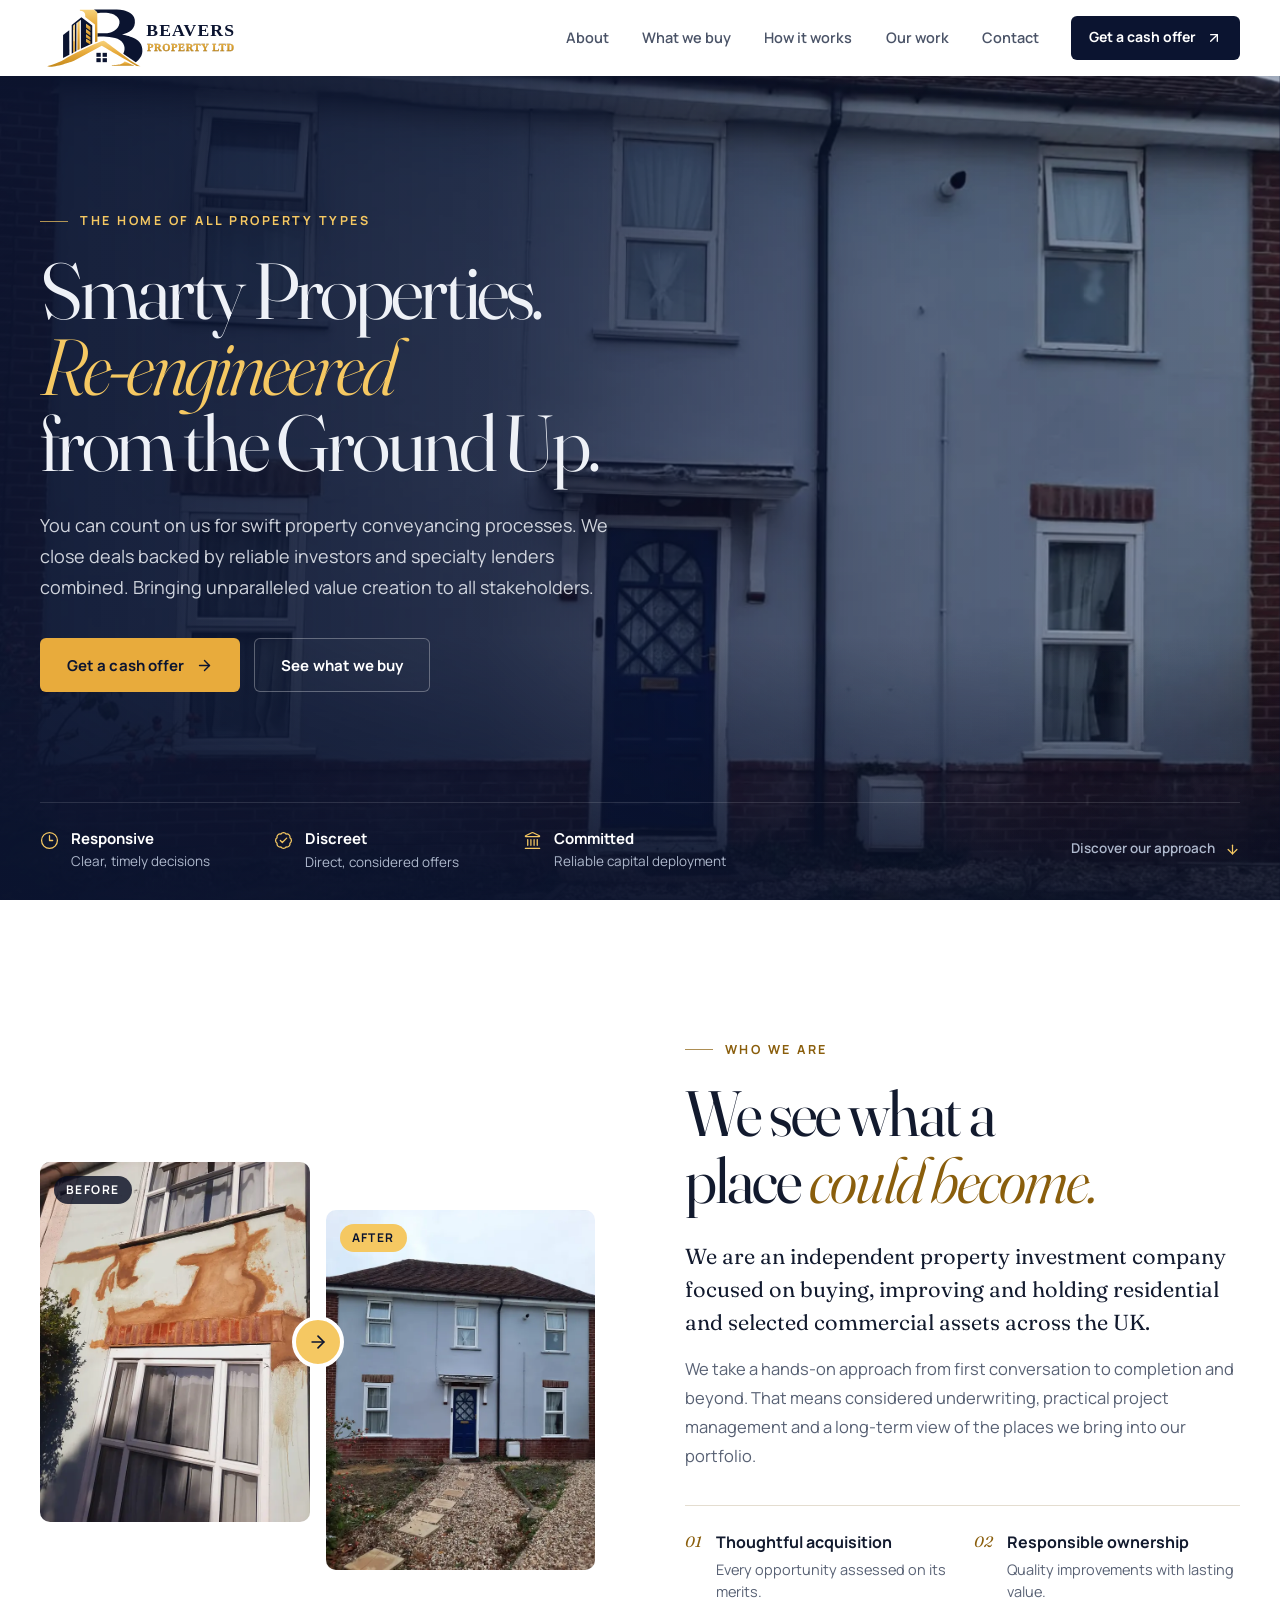
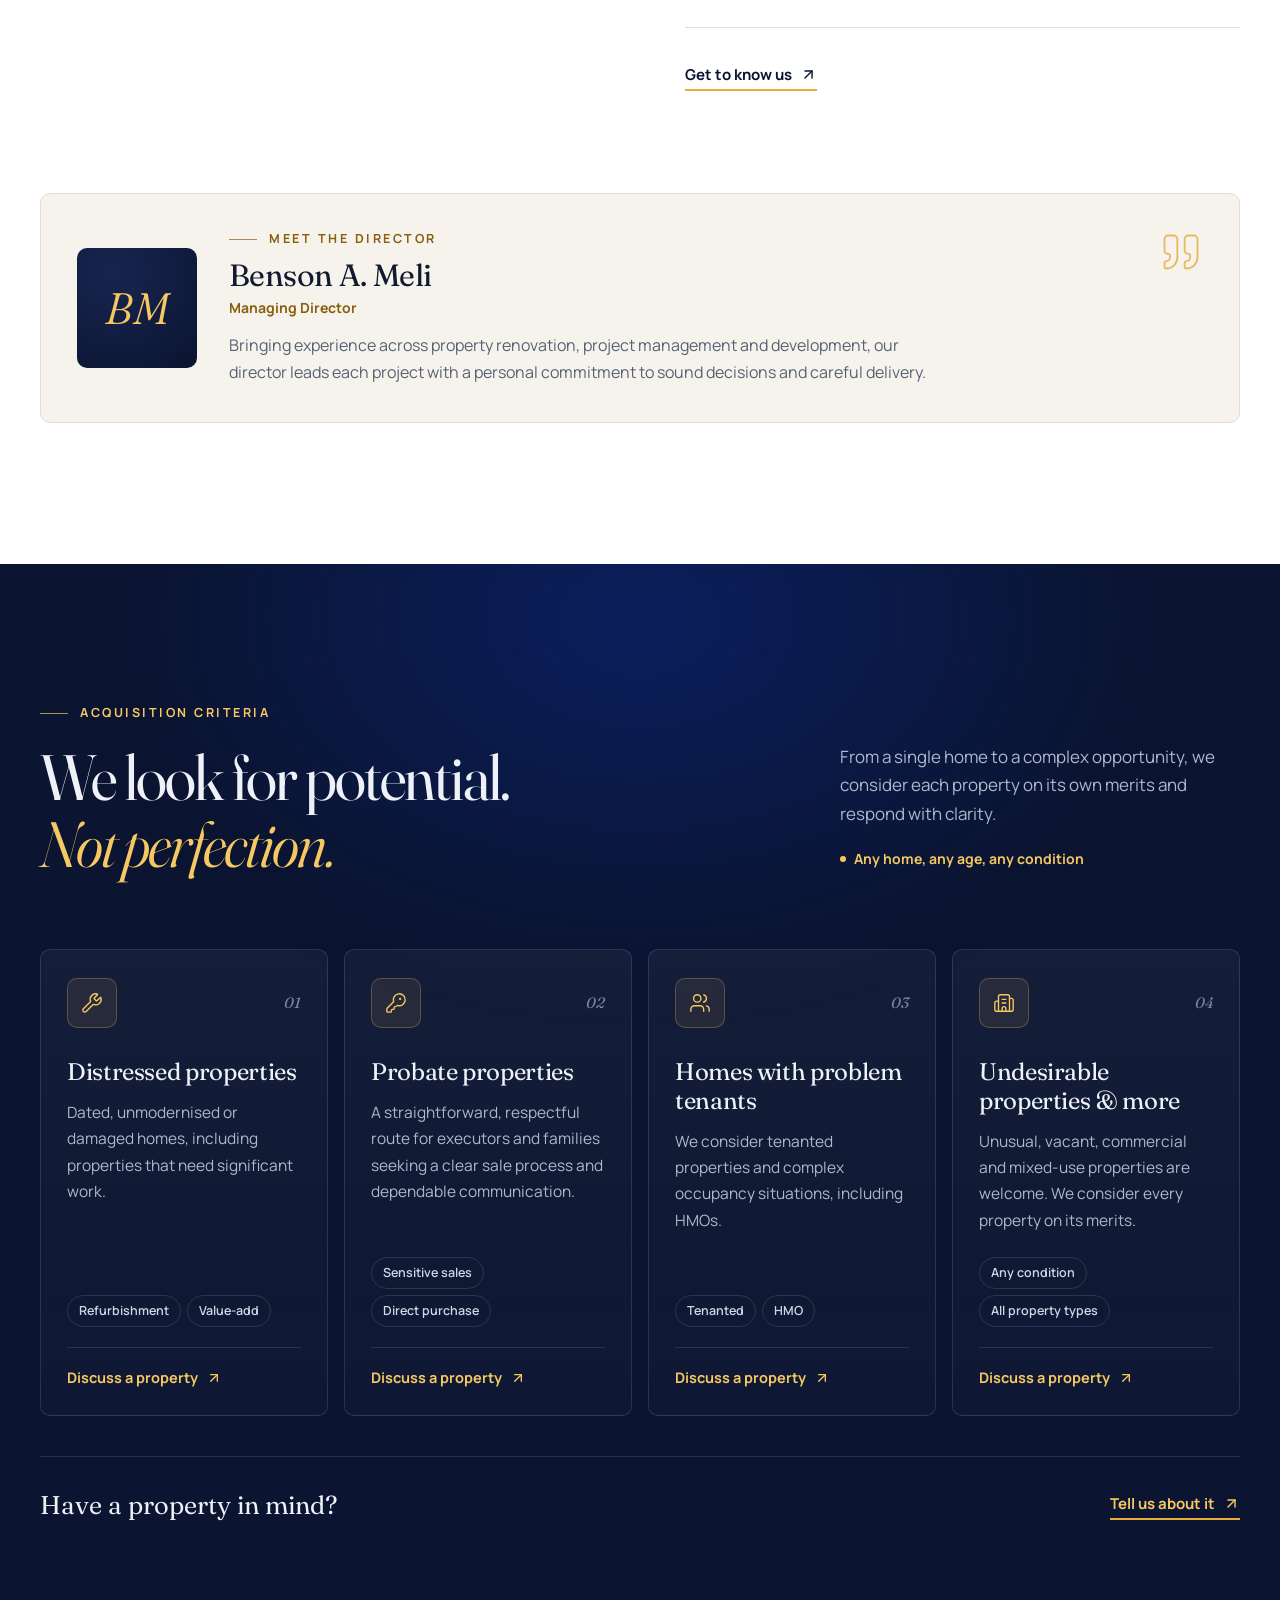
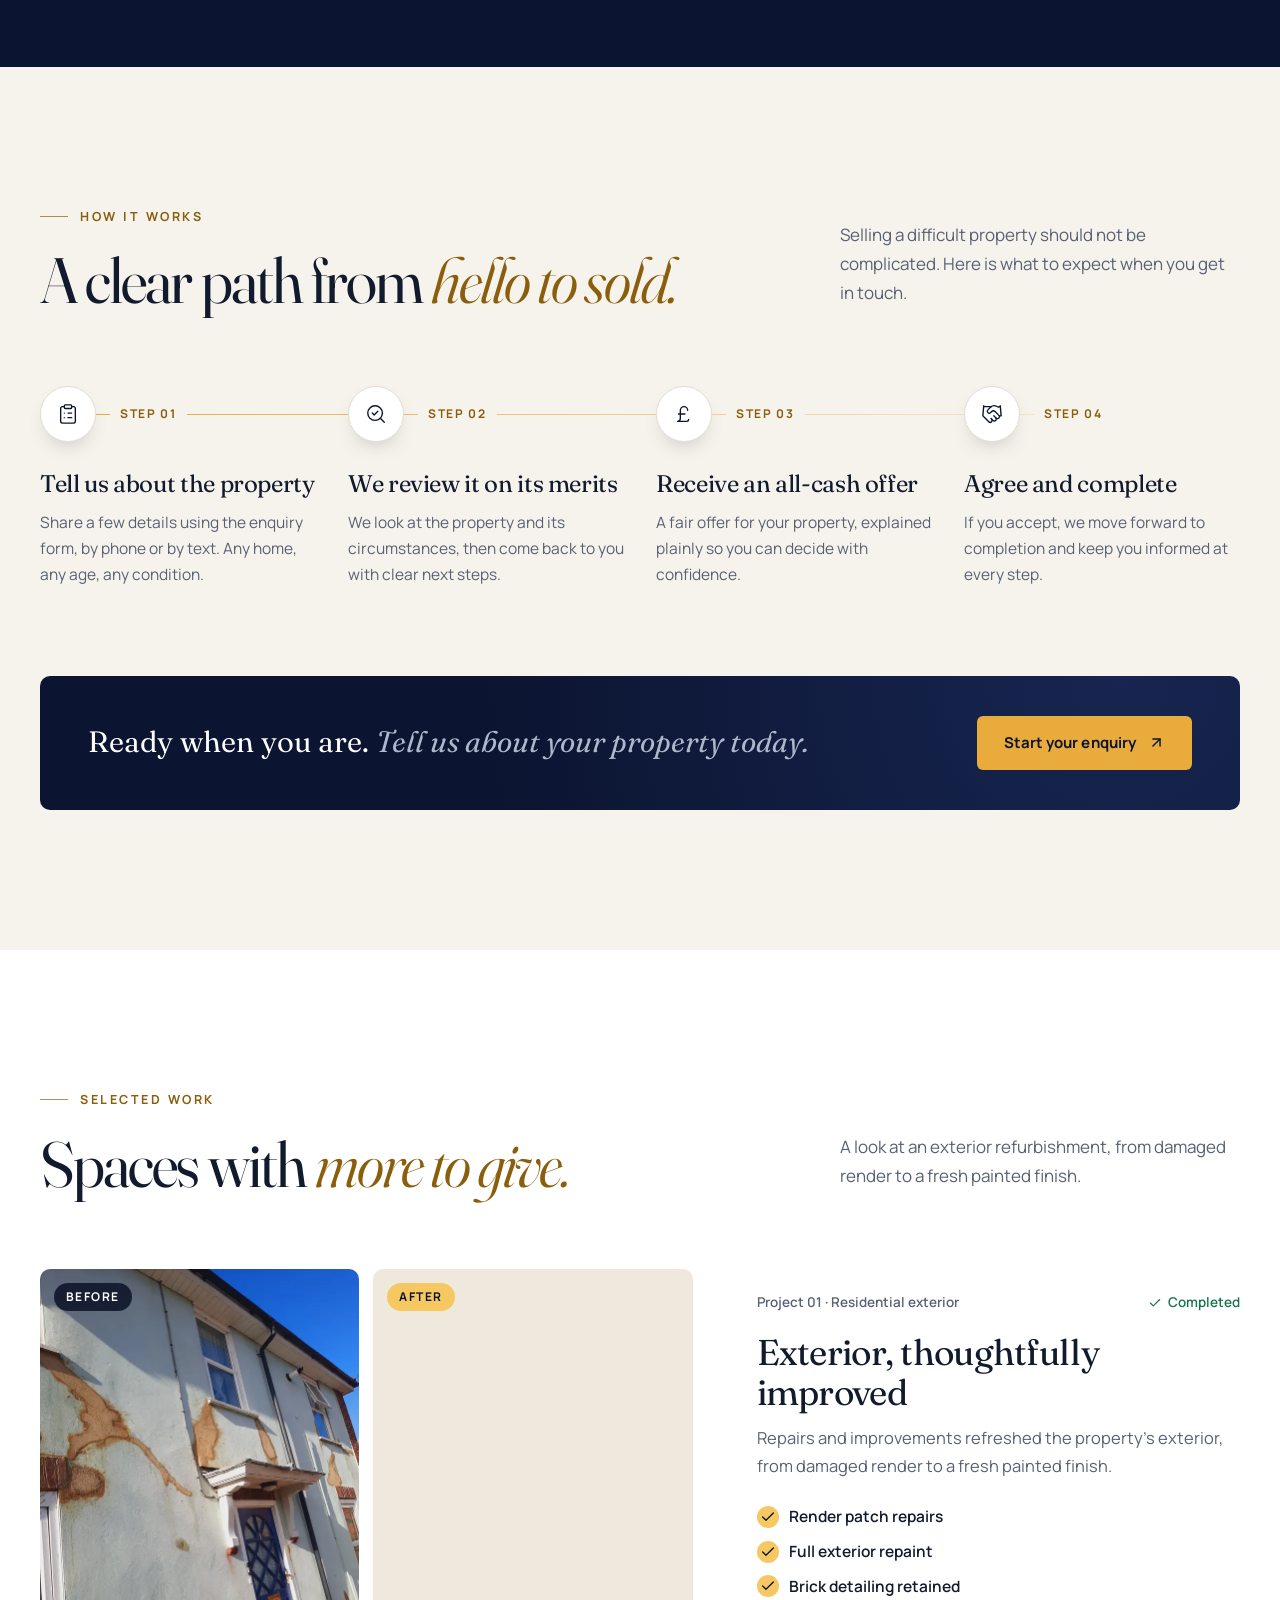
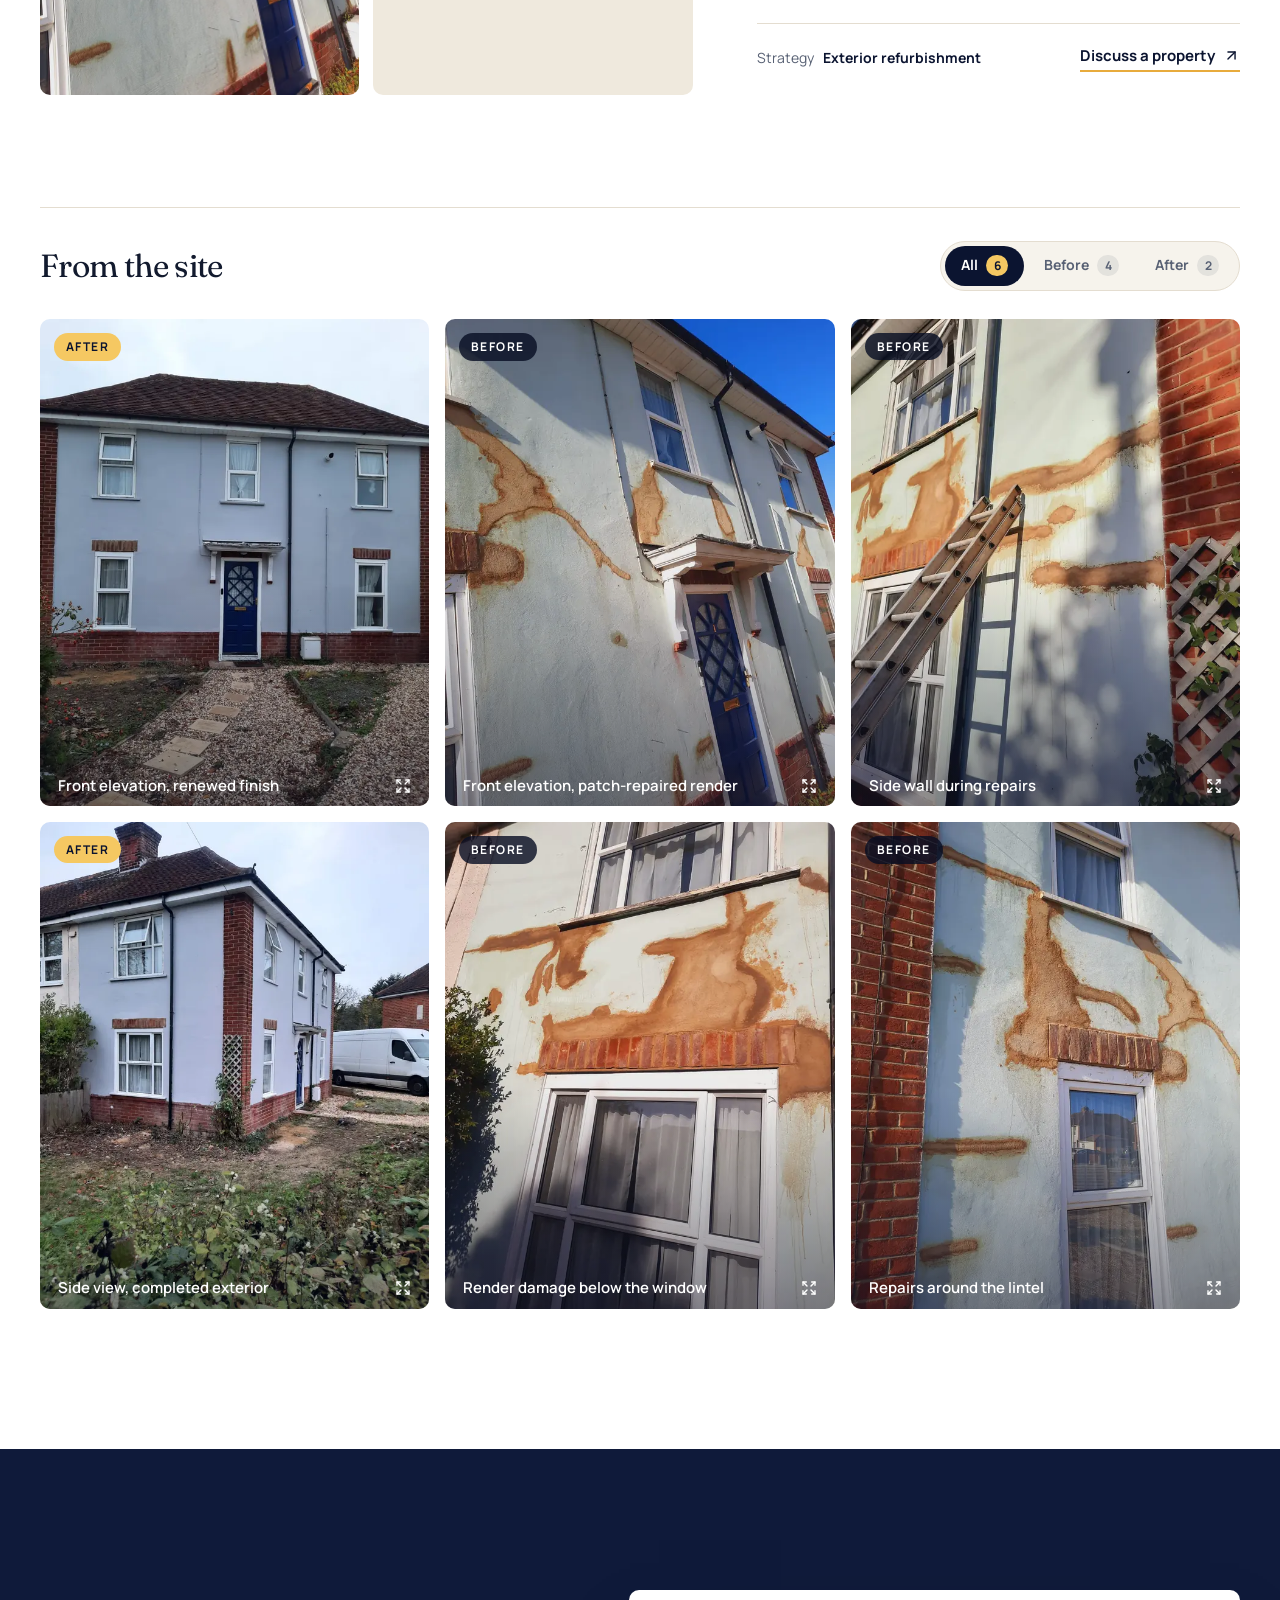
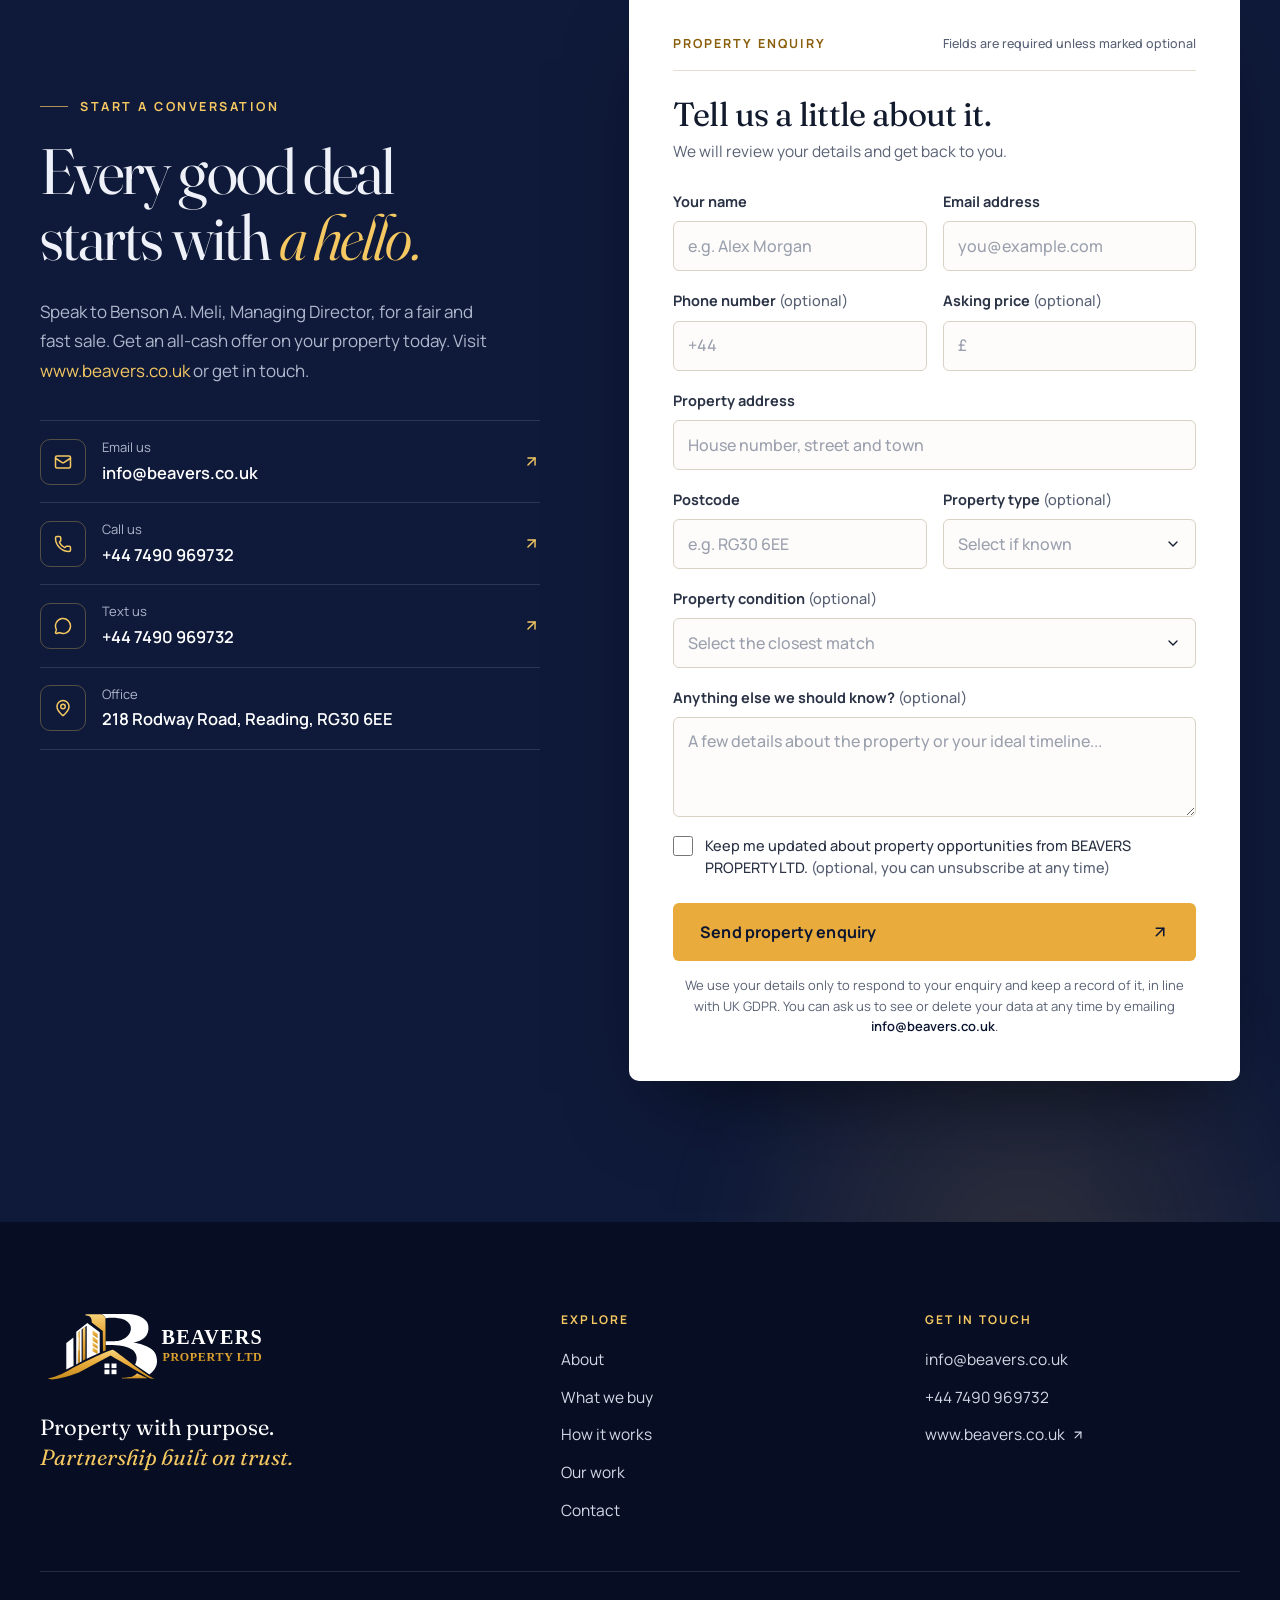
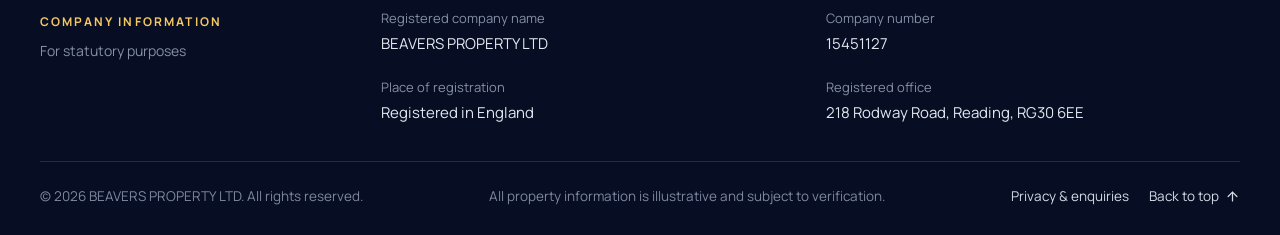
==== commit b296263e: "Connect enquiry form to Supabase backend" ====
--- a/index.html
+++ b/index.html
@@ -39,8 +39,8 @@
         }
       }
     </script>
-    <script type="module" crossorigin src="./assets/index-B14FZ1Xl.js"></script>
-    <link rel="stylesheet" crossorigin href="./assets/index-DHtEvoPQ.css">
+    <script type="module" crossorigin src="./assets/index-Dw5BXhgk.js"></script>
+    <link rel="stylesheet" crossorigin href="./assets/index-B8HXMrqL.css">
   </head>
   <body>
     <div id="root"></div>
--- a/assets/index-B8HXMrqL.css
+++ b/assets/index-B8HXMrqL.css
@@ -0,0 +1 @@
+*,:before,:after,::backdrop{--tw-border-spacing-x:0;--tw-border-spacing-y:0;--tw-translate-x:0;--tw-translate-y:0;--tw-rotate:0;--tw-skew-x:0;--tw-skew-y:0;--tw-scale-x:1;--tw-scale-y:1;--tw-pan-x: ;--tw-pan-y: ;--tw-pinch-zoom: ;--tw-scroll-snap-strictness:proximity;--tw-gradient-from-position: ;--tw-gradient-via-position: ;--tw-gradient-to-position: ;--tw-ordinal: ;--tw-slashed-zero: ;--tw-numeric-figure: ;--tw-numeric-spacing: ;--tw-numeric-fraction: ;--tw-ring-inset: ;--tw-ring-offset-width:0px;--tw-ring-offset-color:#fff;--tw-ring-color:#3b82f680;--tw-ring-offset-shadow:0 0 #0000;--tw-ring-shadow:0 0 #0000;--tw-shadow:0 0 #0000;--tw-shadow-colored:0 0 #0000;--tw-blur: ;--tw-brightness: ;--tw-contrast: ;--tw-grayscale: ;--tw-hue-rotate: ;--tw-invert: ;--tw-saturate: ;--tw-sepia: ;--tw-drop-shadow: ;--tw-backdrop-blur: ;--tw-backdrop-brightness: ;--tw-backdrop-contrast: ;--tw-backdrop-grayscale: ;--tw-backdrop-hue-rotate: ;--tw-backdrop-invert: ;--tw-backdrop-opacity: ;--tw-backdrop-saturate: ;--tw-backdrop-sepia: ;--tw-contain-size: ;--tw-contain-layout: ;--tw-contain-paint: ;--tw-contain-style: }*,:before,:after{box-sizing:border-box;border:0 solid #e5e7eb}:before,:after{--tw-content:""}html,:host{-webkit-text-size-adjust:100%;tab-size:4;font-feature-settings:normal;font-variation-settings:normal;-webkit-tap-highlight-color:transparent;font-family:ui-sans-serif,system-ui,sans-serif,Apple Color Emoji,Segoe UI Emoji,Segoe UI Symbol,Noto Color Emoji;line-height:1.5}body{line-height:inherit;margin:0}hr{height:0;color:inherit;border-top-width:1px}abbr:where([title]){-webkit-text-decoration:underline dotted;text-decoration:underline dotted}h1,h2,h3,h4,h5,h6{font-size:inherit;font-weight:inherit}a{color:inherit;-webkit-text-decoration:inherit;text-decoration:inherit}b,strong{font-weight:bolder}code,kbd,samp,pre{font-feature-settings:normal;font-variation-settings:normal;font-family:ui-monospace,SFMono-Regular,Menlo,Monaco,Consolas,Liberation Mono,Courier New,monospace;font-size:1em}small{font-size:80%}sub,sup{vertical-align:baseline;font-size:75%;line-height:0;position:relative}sub{bottom:-.25em}sup{top:-.5em}table{text-indent:0;border-color:inherit;border-collapse:collapse}button,input,optgroup,select,textarea{font-feature-settings:inherit;font-variation-settings:inherit;font-family:inherit;font-size:100%;font-weight:inherit;line-height:inherit;letter-spacing:inherit;color:inherit;margin:0;padding:0}button,select{text-transform:none}button,input:where([type=button]),input:where([type=reset]),input:where([type=submit]){-webkit-appearance:button;background-color:#0000;background-image:none}:-moz-focusring{outline:auto}:-moz-ui-invalid{box-shadow:none}progress{vertical-align:baseline}::-webkit-inner-spin-button{height:auto}::-webkit-outer-spin-button{height:auto}[type=search]{-webkit-appearance:textfield;outline-offset:-2px}::-webkit-search-decoration{-webkit-appearance:none}::-webkit-file-upload-button{-webkit-appearance:button;font:inherit}summary{display:list-item}blockquote,dl,dd,h1,h2,h3,h4,h5,h6,hr,figure,p,pre{margin:0}fieldset{margin:0;padding:0}legend{padding:0}ol,ul,menu{margin:0;padding:0;list-style:none}dialog{padding:0}textarea{resize:vertical}input::-moz-placeholder{opacity:1;color:#9ca3af}textarea::-moz-placeholder{opacity:1;color:#9ca3af}input::placeholder,textarea::placeholder{opacity:1;color:#9ca3af}button,[role=button]{cursor:pointer}:disabled{cursor:default}img,svg,video,canvas,audio,iframe,embed,object{vertical-align:middle;display:block}img,video{max-width:100%;height:auto}[hidden]:where(:not([hidden=until-found])){display:none}.\!container{width:100%!important}.container{width:100%}@media (width>=640px){.\!container{max-width:640px!important}.container{max-width:640px}}@media (width>=768px){.\!container{max-width:768px!important}.container{max-width:768px}}@media (width>=1024px){.\!container{max-width:1024px!important}.container{max-width:1024px}}@media (width>=1280px){.\!container{max-width:1280px!important}.container{max-width:1280px}}@media (width>=1536px){.\!container{max-width:1536px!important}.container{max-width:1536px}}.visible{visibility:visible}.hidden{display:none}.transform{transform:translate(var(--tw-translate-x), var(--tw-translate-y)) rotate(var(--tw-rotate)) skewX(var(--tw-skew-x)) skewY(var(--tw-skew-y)) scaleX(var(--tw-scale-x)) scaleY(var(--tw-scale-y))}.resize{resize:both}.filter{filter:var(--tw-blur) var(--tw-brightness) var(--tw-contrast) var(--tw-grayscale) var(--tw-hue-rotate) var(--tw-invert) var(--tw-saturate) var(--tw-sepia) var(--tw-drop-shadow)}:root{font-synthesis:none;text-rendering:optimizelegibility;-webkit-font-smoothing:antialiased;-moz-osx-font-smoothing:grayscale;color:#121a2e;background:#fff;font-family:Manrope,ui-sans-serif,system-ui,-apple-system,BlinkMacSystemFont,Segoe UI,sans-serif;font-weight:400}*{box-sizing:border-box}body{min-width:320px;min-height:100vh;margin:0}button,input,select,textarea{font:inherit}#root{min-height:100vh}:root{--ink:#0b1430;--ink-2:#0f1a3a;--ink-3:#172550;--ink-deep:#070d22;--brand:#0a2472;--gold:#e8ab3c;--gold-2:#f5c862;--gold-ink:#8a5e0c;--green:#17734c;--danger:#b42318;--paper:#f6f3ec;--paper-2:#efe9dd;--white:#fff;--text:#121a2e;--muted:#586174;--line:#e4ddd0;--on-dark:#eef1f7;--on-dark-muted:#aeb8cc;--on-dark-line:#ffffff1f;--serif:"Fraunces", Georgia, "Times New Roman", serif;--sans:"Manrope", ui-sans-serif, system-ui, -apple-system, BlinkMacSystemFont, "Segoe UI", sans-serif;--ease-out:cubic-bezier(.22, 1, .36, 1);--ease-in-out:cubic-bezier(.65, 0, .35, 1);--radius:6px;--radius-lg:10px;--header-h:76px;--gutter:clamp(20px, 4vw, 40px);--shadow-lg:0 30px 60px -20px #070d2259, 0 12px 24px -12px #070d2233}html{scroll-behavior:smooth;scroll-padding-top:calc(var(--header-h) + 8px)}html.menu-locked{overflow:hidden}html:has(dialog[open]){overflow:hidden}body{font-family:var(--sans);color:var(--text);background:var(--white);font-size:16px;line-height:1.6}a{color:inherit}button,a{-webkit-tap-highlight-color:transparent}::selection{color:var(--ink);background:var(--gold-2)}:focus-visible{outline:2px solid var(--gold);outline-offset:3px;border-radius:2px}main:focus{outline:none}.page-container{width:min(1240px, 100% - var(--gutter) * 2);margin-inline:auto}.section-pad{padding-block:clamp(88px,11vw,144px)}.visually-hidden{clip-path:inset(50%);white-space:nowrap;width:1px;height:1px;position:absolute;overflow:hidden}.skip-link{z-index:100;color:var(--ink);background:var(--gold-2);border-radius:var(--radius);padding:10px 16px;font-weight:700;text-decoration:none;position:absolute;top:12px;left:12px}.skip-link:not(:focus){clip-path:inset(50%);white-space:nowrap;width:1px;height:1px;padding:0;overflow:hidden}.eyebrow{color:var(--gold-ink);letter-spacing:.2em;text-transform:uppercase;align-items:center;gap:12px;margin:0 0 22px;font-size:12.5px;font-weight:700;line-height:1.4;display:flex}.eyebrow>span{opacity:.7;background:currentColor;flex:none;width:28px;height:1px}.eyebrow-light{color:var(--gold-2)}.section-title{font-family:var(--serif);font-variation-settings:"opsz" 144;letter-spacing:-.03em;text-wrap:balance;margin:0;font-size:clamp(40px,5vw,68px);font-weight:380;line-height:1.04}.section-title em{color:var(--gold-ink);font-style:italic;font-weight:340}.criteria-section .section-title em,.contact-section .section-title em{color:var(--gold-2)}.section-heading{margin-bottom:clamp(48px,6vw,72px)}.heading-split{justify-content:space-between;align-items:flex-end;gap:64px;display:flex}.heading-aside{max-width:400px;color:var(--muted);margin:0 0 6px;font-size:17px;line-height:1.7}.heading-aside p{margin:0}.text-link{color:var(--ink);align-items:center;gap:8px;padding-bottom:4px;font-size:15px;font-weight:700;text-decoration:none;display:inline-flex;position:relative}.text-link:after{content:"";background:var(--gold);transform-origin:100%;height:1.5px;transition:transform .45s var(--ease-out);position:absolute;bottom:0;left:0;right:0}.text-link:hover:after{transform:scaleX(.35)}.text-link svg{transition:transform .35s var(--ease-out)}.text-link:hover svg{transform:translate(3px,-3px)}.text-link-light{color:var(--gold-2)}.button{border-radius:var(--radius);letter-spacing:.005em;white-space:nowrap;cursor:pointer;min-height:54px;transition:background-color .25s, color .25s, border-color .25s, box-shadow .35s var(--ease-out), transform .2s var(--ease-out);border:1px solid #0000;justify-content:center;align-items:center;gap:12px;padding:0 26px;font-size:15px;font-weight:700;line-height:1;text-decoration:none;display:inline-flex;position:relative}.button svg{transition:transform .35s var(--ease-out);flex:none}.button:hover svg{transform:translate(3px)}.button:active{transform:scale(.97)}.button-gold{color:var(--ink);background:var(--gold)}.button-gold:hover{background:var(--gold-2);box-shadow:0 10px 30px -8px #e8ab3c99}.button-ghost{color:var(--white);background:#ffffff05;border-color:#ffffff4d}.button-ghost:hover{background:#ffffff14;border-color:#fff9}.button-ink{color:var(--white);background:var(--ink)}.button-ink:hover{background:var(--brand);box-shadow:0 10px 30px -10px #0a247299}.button-outline{color:var(--ink);border-color:var(--line);background:var(--white)}.button-outline:hover{border-color:var(--ink)}.button-outline:hover svg{transform:rotate(-90deg)}.magnetic{translate:var(--mag-x,0px) var(--mag-y,0px);transition-property:background-color,color,border-color,box-shadow,transform,translate;transition-duration:.25s,.25s,.25s,.35s,.2s,.5s;transition-timing-function:var(--ease-out)}.site-header{z-index:50;height:var(--header-h);-webkit-backdrop-filter:saturate(1.6)blur(18px);background:#ffffffdb;border-bottom:1px solid #0000;transition:border-color .3s,box-shadow .3s,background-color .3s;position:sticky;top:0}.site-header.is-menu-open{background:var(--white);-webkit-backdrop-filter:none}.site-header.is-scrolled{background:#ffffffeb;border-color:#121a2e14;box-shadow:0 8px 30px -18px #070d2240}.site-header.is-menu-open.is-scrolled{background:var(--white)}.nav-shell{width:min(1380px, 100% - var(--gutter) * 2);align-items:center;gap:32px;height:100%;margin-inline:auto;display:flex}.brand{flex:none;align-items:center;text-decoration:none;display:inline-flex}.brand-logo{width:210px;height:auto;display:block}.main-nav{align-items:center;gap:clamp(20px,2.6vw,36px);margin-left:auto;display:flex}.main-nav a{color:#4a5367;padding:8px 0;font-size:14.5px;font-weight:600;text-decoration:none;transition:color .25s;position:relative}.main-nav a:after{content:"";background:var(--gold);height:2px;transition:transform .4s var(--ease-out);border-radius:2px;position:absolute;bottom:2px;left:0;right:0;transform:scaleX(0)}.main-nav a:hover,.main-nav a.is-active{color:var(--ink)}.main-nav a:hover:after,.main-nav a.is-active:after{transform:scaleX(1)}.nav-cta{min-height:44px;color:var(--white);background:var(--ink);border-radius:var(--radius);transition:background-color .25s, transform .2s var(--ease-out);align-items:center;gap:10px;padding:0 18px;font-size:14px;font-weight:700;text-decoration:none;display:inline-flex}.nav-cta:hover{background:var(--brand)}.nav-cta svg{transition:transform .35s var(--ease-out)}.nav-cta:hover svg{transform:translate(2px,-2px)}.nav-cta:active{transform:scale(.97)}.menu-toggle{width:46px;height:46px;color:var(--ink);border:1px solid var(--line);border-radius:var(--radius);background:var(--white);cursor:pointer;place-items:center;margin-left:auto;display:none}.scroll-progress{pointer-events:none;height:2px;position:absolute;bottom:-1px;left:0;right:0;overflow:hidden}.scroll-progress>div{background:linear-gradient(90deg, var(--gold), var(--gold-2));transform-origin:0;height:100%;transform:scaleX(0)}.mobile-menu{display:none}.mobile-menu[hidden]{display:none!important}.hero{min-height:calc(100svh - var(--header-h));color:var(--on-dark);background:var(--ink);isolation:isolate;flex-direction:column;display:flex;position:relative;overflow:hidden}.hero-bg{z-index:-2;background:var(--ink);position:absolute;inset:0;overflow:hidden}.hero-bg img{-o-object-fit:cover;object-fit:cover;-o-object-position:center 45%;object-position:center 45%;width:100%;height:100%;animation:hero-bg-in 2.6s var(--ease-out) both}.hero-overlay{z-index:-1;background:linear-gradient(90deg,#0b1430eb 0%,#0b1430c7 38%,#0b14306b 72%,#0b14304d 100%),linear-gradient(#070d2200 68%,#070d22d9 100%);position:absolute;inset:0}.hero-layout{flex:1;align-items:center;padding-block:clamp(56px,9vh,112px) clamp(40px,6vh,72px);display:flex}.hero-copy{max-width:940px}.hero-title{font-family:var(--serif);font-variation-settings:"opsz" 144;letter-spacing:-.04em;margin:0;font-size:clamp(46px,6.2vw,92px);font-weight:360;line-height:.96}.hero-title em{color:var(--gold-2);font-style:italic;font-weight:320}.hero-line{margin-bottom:-.16em;padding-bottom:.16em;display:block;overflow:hidden}.hero-line>span{animation:line-up 1.15s var(--ease-out) both;animation-delay:calc(var(--i) * .11s + .1s);display:inline-block}.hero-in{animation:fade-up .9s var(--ease-out) both;animation-delay:calc(var(--i) * 95ms + .12s)}.hero-intro{color:#eef1f7db;max-width:580px;margin:30px 0 0;font-size:18px;line-height:1.7}.hero-intro strong{color:var(--white);margin-bottom:6px;font-size:19px;font-weight:700;display:block}.hero-actions{flex-wrap:wrap;align-items:center;gap:14px;margin-top:36px;display:flex}.hero-footer{border-top:1px solid var(--on-dark-line);justify-content:space-between;align-items:center;gap:32px;padding-block:26px 30px;display:flex}.hero-proof{flex-wrap:wrap;gap:16px clamp(28px,5vw,72px);display:flex}.hero-proof li{align-items:flex-start;gap:12px;display:flex}.hero-proof svg{color:var(--gold-2);margin-top:2px}.hero-proof b,.hero-proof small{line-height:1.35;display:block}.hero-proof b{color:var(--white);font-size:15px;font-weight:700}.hero-proof small{color:var(--on-dark-muted);margin-top:3px;font-size:13.5px}.hero-scroll{color:var(--on-dark-muted);align-items:center;gap:10px;font-size:13.5px;font-weight:600;text-decoration:none;transition:color .25s;display:inline-flex}.hero-scroll:hover{color:var(--gold-2)}.hero-scroll svg{color:var(--gold-2);animation:nudge 2s var(--ease-in-out) infinite}.about-section{background:var(--white)}.about-grid{grid-template-columns:minmax(0,1fr) minmax(0,1fr);align-items:center;gap:clamp(48px,7vw,112px);display:grid}.about-visual{grid-template-columns:repeat(2,minmax(0,1fr));gap:16px;padding-bottom:48px;display:grid;position:relative}.about-figure{aspect-ratio:3/4;border-radius:var(--radius-lg);background:var(--paper-2);margin:0;position:relative;overflow:hidden}.about-figure-after{translate:0 48px}.about-figure img{-o-object-fit:cover;object-fit:cover;width:100%;height:100%;transition:transform 1.1s var(--ease-out)}.about-figure:hover img{transform:scale(1.05)}.about-figure figcaption,.photo-label{z-index:1;color:var(--white);-webkit-backdrop-filter:blur(8px);letter-spacing:.12em;text-transform:uppercase;background:#070d22cc;border-radius:100px;padding:6px 12px;font-size:12px;font-weight:700;line-height:1.3;position:absolute;top:14px;left:14px}.about-figure-after figcaption,.photo-label-after{color:var(--ink);background:var(--gold-2)}.about-visual-arrow{width:52px;height:52px;color:var(--ink);border:4px solid var(--white);background:var(--gold-2);border-radius:50%;place-items:center;display:grid;position:absolute;top:calc(50% - 24px);left:50%;transform:translate(-50%,-50%)rotate(45deg)}.section-lead{color:var(--text);font-family:var(--serif);margin:28px 0 16px;font-size:clamp(19px,1.7vw,22px);font-weight:380;line-height:1.5}.body-copy{color:var(--muted);margin:0;font-size:16.5px;line-height:1.75}.about-values{border-block:1px solid var(--line);grid-template-columns:1fr 1fr;gap:24px;margin:34px 0;padding-block:24px;display:grid}.about-values li{gap:14px;display:flex}.about-values li>span{color:var(--gold-ink);font-family:var(--serif);font-size:15px;font-style:italic}.about-values p{margin:0}.about-values b,.about-values small{display:block}.about-values b{font-size:16px;font-weight:700}.about-values small{color:var(--muted);margin-top:4px;font-size:14.5px;line-height:1.5}.director-card{border:1px solid var(--line);border-radius:var(--radius-lg);background:var(--paper);grid-template-columns:120px minmax(0,1fr) auto;align-items:center;gap:32px;margin-top:clamp(64px,8vw,112px);padding:clamp(24px,3vw,36px);display:grid;position:relative}.director-portrait{width:120px;height:120px;color:var(--gold-2);border-radius:var(--radius-lg);background:radial-gradient(circle at 30% 20%, var(--ink-3), var(--ink));font-family:var(--serif);place-items:center;font-size:44px;font-style:italic;font-weight:340;display:grid;overflow:hidden}.director-portrait img{-o-object-fit:cover;object-fit:cover;width:100%;height:100%}.director-text .eyebrow{margin-bottom:10px}.director-text h3{font-family:var(--serif);letter-spacing:-.02em;margin:0;font-size:clamp(26px,2.4vw,32px);font-weight:400;line-height:1.15}.director-role{color:var(--gold-ink);margin-top:4px;font-size:14px;font-weight:700;display:block}.director-text>p:last-child{max-width:720px;color:var(--muted);margin:12px 0 0;font-size:16px;line-height:1.7}.director-mark{color:var(--gold);opacity:.8;align-self:start}.criteria-section{color:var(--on-dark);background:var(--ink);isolation:isolate;position:relative;overflow:hidden}.criteria-section:before{content:"";z-index:-1;filter:blur(40px);background:radial-gradient(#0a2472b3,#0000 65%);width:90vw;height:70%;position:absolute;top:-30%;left:50%;transform:translate(-50%)}.criteria-section .heading-aside{color:var(--on-dark-muted)}.region-note{color:var(--gold-2);align-items:center;gap:8px;margin-top:18px;font-size:14px;font-weight:700;display:inline-flex}.region-note:before{content:"";background:currentColor;border-radius:50%;width:6px;height:6px}.criteria-grid{grid-template-columns:repeat(4,minmax(0,1fr));gap:16px;display:grid}.criteria-item{display:flex}.criteria-card{border:1px solid var(--on-dark-line);border-radius:var(--radius-lg);width:100%;min-height:360px;transition:transform .5s var(--ease-out), border-color .4s, background-color .4s;background:linear-gradient(#ffffff0b,#ffffff04);flex-direction:column;padding:28px 26px 26px;display:flex;position:relative;overflow:hidden}.criteria-card:before{content:"";z-index:-1;background:radial-gradient(420px circle at var(--spot-x,50%) var(--spot-y,0%), #e8ab3c29, transparent 55%);opacity:0;transition:opacity .45s;position:absolute;inset:0}.criteria-card:hover{border-color:#f5c86273;transform:translateY(-6px)}.criteria-card:hover:before{opacity:1}.criteria-card-top{justify-content:space-between;align-items:center;display:flex}.criteria-icon{width:50px;height:50px;color:var(--gold-2);border-radius:var(--radius-lg);transition:transform .5s var(--ease-out), background-color .4s;background:#f5c86214;border:1px solid #f5c86240;place-items:center;display:grid}.criteria-card:hover .criteria-icon{background:#f5c86229;transform:rotate(-6deg)scale(1.05)}.card-number{color:#7d89a3;font-family:var(--serif);font-size:15px;font-style:italic}.criteria-card h3{font-family:var(--serif);letter-spacing:-.015em;margin:30px 0 12px;font-size:24px;font-weight:400;line-height:1.2}.criteria-card>p{color:var(--on-dark-muted);margin:0;font-size:15.5px;line-height:1.7}.tag-row{flex-wrap:wrap;gap:6px;margin-top:auto;padding-top:24px;display:flex}.tag-row span{color:#cfd6e4;border:1px solid var(--on-dark-line);border-radius:100px;padding:5px 11px;font-size:12.5px;font-weight:600}.card-link{color:var(--gold-2);border-top:1px solid var(--on-dark-line);align-items:center;gap:8px;margin-top:20px;padding-top:18px;font-size:14.5px;font-weight:700;text-decoration:none;display:inline-flex}.card-link svg{transition:transform .35s var(--ease-out)}.card-link:hover svg,.criteria-card:hover .card-link svg{transform:translate(3px,-3px)}.criteria-bottom{border-top:1px solid var(--on-dark-line);color:var(--on-dark);font-family:var(--serif);flex-wrap:wrap;justify-content:space-between;align-items:center;gap:16px;margin-top:40px;padding-top:28px;font-size:clamp(20px,2vw,26px);font-weight:380;display:flex}.criteria-bottom .text-link{font-family:var(--sans)}.process-section{background:var(--paper)}.process-track{grid-template-columns:repeat(4,minmax(0,1fr));gap:32px;display:grid;position:relative}.process-track:before{content:"";background:linear-gradient(90deg, var(--gold), #e8ab3c26);transform-origin:0;height:1px;position:absolute;top:28px;left:28px;right:12%}.process-step{position:relative}.process-marker{align-items:center;gap:14px;display:flex}.process-icon{width:56px;height:56px;color:var(--ink);border:1px solid var(--line);background:var(--white);transition:background-color .35s, color .35s, transform .5s var(--ease-out);border-radius:50%;place-items:center;display:grid;position:relative;box-shadow:0 10px 24px -14px #070d2266}.process-step:hover .process-icon{color:var(--ink);background:var(--gold-2);transform:translateY(-4px)}.process-number{color:var(--gold-ink);background:var(--paper);letter-spacing:.14em;text-transform:uppercase;border-radius:100px;padding:4px 10px;font-size:12px;font-weight:700}.process-step h3{font-family:var(--serif);letter-spacing:-.015em;margin:28px 0 10px;font-size:24px;font-weight:400;line-height:1.2}.process-step p{color:var(--muted);margin:0;font-size:15.5px;line-height:1.7}.process-cta{color:var(--white);border-radius:var(--radius-lg);background:radial-gradient(circle at 90% 0%, var(--ink-3), var(--ink) 60%);flex-wrap:wrap;justify-content:space-between;align-items:center;gap:24px;margin-top:clamp(56px,7vw,88px);padding:clamp(26px,3.5vw,40px) clamp(24px,4vw,48px);display:flex}.process-cta p{font-family:var(--serif);margin:0;font-size:clamp(22px,2.3vw,30px);font-weight:380;line-height:1.25}.process-cta p span{color:var(--on-dark-muted);font-style:italic}.process-cta .button-ink{color:var(--ink);background:var(--gold)}.process-cta .button-ink:hover{background:var(--gold-2);box-shadow:0 10px 30px -8px #e8ab3c99}.portfolio-section{background:var(--white)}.project-feature{grid-template-columns:minmax(0,1.35fr) minmax(0,1fr);align-items:center;gap:clamp(36px,5vw,72px);display:grid}.project-compare{grid-template-columns:repeat(2,minmax(0,1fr));gap:14px;display:grid}.project-panel{aspect-ratio:3/4;border-radius:var(--radius-lg);background:var(--paper-2);margin:0;position:relative;overflow:hidden}.project-panel img{-o-object-fit:cover;object-fit:cover;width:100%;height:100%;transition:transform 1.1s var(--ease-out)}.project-panel:hover img{transform:scale(1.05)}.project-meta{color:var(--muted);flex-wrap:wrap;justify-content:space-between;gap:10px;font-size:13.5px;font-weight:600;display:flex}.project-status{color:var(--green);align-items:center;gap:6px;display:inline-flex}.project-details h3{font-family:var(--serif);letter-spacing:-.02em;margin:18px 0 12px;font-size:clamp(28px,2.8vw,38px);font-weight:400;line-height:1.12}.project-details>p{color:var(--muted);margin:0;font-size:16.5px;line-height:1.7}.project-scope{gap:10px;margin:24px 0;display:grid}.project-scope li{align-items:center;gap:10px;font-size:15.5px;font-weight:600;display:flex}.project-scope svg{width:22px;height:22px;color:var(--ink);background:var(--gold-2);border-radius:50%;flex:none;padding:3px}.project-foot{border-top:1px solid var(--line);color:var(--muted);flex-wrap:wrap;justify-content:space-between;align-items:center;gap:14px;padding-top:20px;font-size:14px;display:flex}.project-foot b{color:var(--ink);margin-left:6px;font-weight:700}.gallery-head{border-top:1px solid var(--line);flex-wrap:wrap;justify-content:space-between;align-items:center;gap:18px;margin-top:clamp(72px,9vw,112px);padding-top:32px;display:flex}.gallery-head h3{font-family:var(--serif);letter-spacing:-.02em;margin:0;font-size:clamp(26px,2.6vw,32px);font-weight:400}.filter-group{border:1px solid var(--line);background:var(--paper);border-radius:100px;gap:4px;padding:4px;display:inline-flex}.filter-btn{min-height:40px;color:var(--muted);cursor:pointer;background:0 0;border:0;border-radius:100px;align-items:center;gap:8px;padding:0 16px;font-size:14px;font-weight:700;transition:background-color .3s,color .3s;display:inline-flex}.filter-btn:hover{color:var(--ink)}.filter-btn[aria-pressed=true]{color:var(--white);background:var(--ink)}.filter-count{text-align:center;background:#121a2e14;border-radius:100px;min-width:22px;padding:1px 6px;font-size:12px}.filter-btn[aria-pressed=true] .filter-count{color:var(--ink);background:var(--gold-2)}.gallery-grid{grid-template-columns:repeat(3,minmax(0,1fr));gap:16px;margin-top:28px;display:grid}.gallery-item{animation:fade-up .7s var(--ease-out) both;animation-delay:calc(var(--d) * 70ms)}.gallery-btn{aspect-ratio:4/5;border-radius:var(--radius-lg);background:var(--paper-2);cursor:zoom-in;border:0;width:100%;padding:0;display:block;position:relative;overflow:hidden}.gallery-btn img{-o-object-fit:cover;object-fit:cover;width:100%;height:100%;transition:transform 1s var(--ease-out)}.gallery-btn:after{content:"";opacity:.55;background:linear-gradient(#0000 55%,#070d22c7);transition:opacity .4s;position:absolute;inset:0}.gallery-caption{z-index:1;color:var(--white);text-align:left;transition:transform .5s var(--ease-out);justify-content:space-between;align-items:center;gap:12px;font-size:15px;font-weight:600;line-height:1.35;display:flex;position:absolute;bottom:16px;left:18px;right:18px;transform:translateY(6px)}.gallery-btn:hover img{transform:scale(1.06)}.gallery-btn:hover:after{opacity:1}.gallery-btn:hover .gallery-caption{transform:none}.lightbox{width:100%;max-width:100vw;height:100%;max-height:100dvh;color:var(--white);opacity:0;transition:opacity .35s var(--ease-out), overlay .35s allow-discrete, display .35s allow-discrete;background:0 0;border:0;margin:0;padding:0}.lightbox[open]{opacity:1}.lightbox::backdrop{-webkit-backdrop-filter:blur(8px);background:#050918e6}@starting-style{.lightbox[open]{opacity:0}}.lightbox-inner{place-items:center;width:100%;height:100%;padding:72px 88px 40px;display:grid;position:relative}.lightbox-figure{animation:zoom-in .45s var(--ease-out) both;justify-items:center;gap:16px;margin:0;display:grid}.lightbox-figure img{-o-object-fit:contain;object-fit:contain;border-radius:var(--radius);width:auto;max-width:min(1000px,100%);max-height:calc(100dvh - 180px);box-shadow:0 30px 80px #00000080}.lightbox-figure figcaption{flex-wrap:wrap;justify-content:center;align-items:center;gap:12px;font-size:15px;display:flex;position:relative}.lightbox-figure .photo-label{position:static}.lightbox-count{color:var(--on-dark-muted);font-variant-numeric:tabular-nums}.lightbox-btn{width:52px;height:52px;color:var(--white);cursor:pointer;transition:background-color .25s, transform .2s var(--ease-out);background:#ffffff14;border:1px solid #ffffff2e;border-radius:50%;place-items:center;display:grid;position:absolute}.lightbox-btn:hover{background:#ffffff2e}.lightbox-btn:active{transform:scale(.94)}.lightbox-close{top:18px;right:18px}.lightbox-prev{top:50%;left:20px;translate:0 -50%}.lightbox-next{top:50%;right:20px;translate:0 -50%}.contact-section{color:var(--on-dark);background:var(--ink-2);isolation:isolate;position:relative;overflow:hidden}.contact-glow{z-index:-1;filter:blur(40px);pointer-events:none;background:radial-gradient(circle,#e8ab3c24,#0000 60%);border-radius:50%;width:60vw;height:60vw;position:absolute;bottom:-30%;right:-10%}.contact-layout{grid-template-columns:minmax(0,.9fr) minmax(0,1.1fr);align-items:start;gap:clamp(48px,7vw,112px);display:grid}.contact-copy{top:calc(var(--header-h) + 32px);position:sticky}.contact-intro{max-width:460px;color:var(--on-dark-muted);margin:26px 0 34px;font-size:17px;line-height:1.75}.contact-intro a{color:var(--gold-2);text-underline-offset:4px;text-decoration-thickness:1px}.contact-details li>a,.contact-details li>div{border-top:1px solid var(--on-dark-line);align-items:center;gap:16px;padding:16px 0;text-decoration:none;display:flex}.contact-details li:last-child>*{border-bottom:1px solid var(--on-dark-line)}.contact-details li>*>span:nth-child(2){flex:1;min-width:0}.contact-icon{width:46px;height:46px;color:var(--gold-2);border-radius:var(--radius-lg);border:1px solid #f5c8624d;flex:none;place-items:center;transition:background-color .3s,color .3s;display:grid}.contact-details li>a:hover .contact-icon{color:var(--ink);background:var(--gold-2)}.contact-details small,.contact-details b{display:block}.contact-details small{color:var(--on-dark-muted);margin-bottom:2px;font-size:13px}.contact-details b{overflow-wrap:anywhere;color:var(--white);font-size:16.5px;font-weight:600}.contact-details li>a>svg{color:var(--gold-2);transition:transform .35s var(--ease-out)}.contact-details li>a:hover>svg{transform:translate(3px,-3px)}.contact-form-panel{color:var(--text);border-radius:var(--radius-lg);background:var(--white);padding:clamp(26px,4vw,44px);box-shadow:0 40px 80px -30px #0000008c}.form-heading{border-bottom:1px solid var(--line);color:var(--gold-ink);letter-spacing:.16em;text-transform:uppercase;flex-wrap:wrap;justify-content:space-between;gap:6px 16px;padding-bottom:16px;font-size:12.5px;font-weight:700;display:flex}.form-heading span:last-child{color:var(--muted);letter-spacing:0;text-transform:none;font-weight:500}.contact-form-panel h3{font-family:var(--serif);letter-spacing:-.02em;margin:24px 0 6px;font-size:clamp(28px,2.6vw,34px);font-weight:400;line-height:1.15}.form-intro{color:var(--muted);margin:0 0 26px;font-size:15.5px}.contact-form-panel form{gap:18px;display:grid}.form-row{grid-template-columns:1fr 1fr;gap:16px;display:grid}.field-label{display:block}.field{color:#2a3245;align-content:start;gap:8px;font-size:14.5px;font-weight:700;display:grid}.optional{color:var(--muted);font-weight:500}.field input,.field textarea,.field select{width:100%;min-width:0;min-height:50px;color:var(--text);border-radius:var(--radius);font:500 16px/1.4 var(--sans);background:#fdfcfa;border:1px solid #d9d2c4;outline:none;padding:12px 14px;transition:border-color .25s,box-shadow .25s,background-color .25s}.field input:hover,.field textarea:hover,.field select:hover{border-color:#bfb6a5}.field input:focus,.field textarea:focus,.field select:focus{border-color:var(--ink);background:var(--white);box-shadow:0 0 0 4px #e8ab3c47}.field input::-moz-placeholder{color:#9aa0ad}.field textarea::-moz-placeholder{color:#9aa0ad}.field input::placeholder,.field textarea::placeholder{color:#9aa0ad}.field textarea{resize:vertical;min-height:100px}.field select{appearance:none;cursor:pointer;background-image:url("data:image/svg+xml,%3Csvg xmlns='http://www.w3.org/2000/svg' width='16' height='16' fill='none' stroke='%23121a2e' stroke-width='2' stroke-linecap='round' stroke-linejoin='round' viewBox='0 0 24 24'%3E%3Cpath d='m6 9 6 6 6-6'/%3E%3C/svg%3E");background-position:right 14px center;background-repeat:no-repeat;padding-right:42px}.field select:has(option[value=""]:checked){color:#9aa0ad}.field [aria-invalid=true]{border-color:var(--danger);background-color:snow}.field [aria-invalid=true]:focus{box-shadow:0 0 0 4px #b4231826}.field-error{color:var(--danger);animation:fade-up .35s var(--ease-out) both;align-items:center;gap:6px;font-size:13.5px;font-weight:600;display:flex}.field-error svg{flex:none}.form-submit{justify-content:space-between;width:100%;min-height:58px;margin-top:6px;font-size:16px}.form-privacy{color:var(--muted);text-align:center;margin:-4px 0 0;font-size:13px}.form-privacy a{color:var(--ink);text-underline-offset:3px;font-weight:600}.field-check{color:#2a3245;cursor:pointer;grid-template-columns:20px 1fr;align-items:start;gap:12px;font-size:14.5px;font-weight:500;line-height:1.5;display:grid}.field-check input{width:20px;height:20px;accent-color:var(--ink);cursor:pointer;margin:1px 0 0}.hp-field{clip-path:inset(50%);white-space:nowrap;width:1px;height:1px;position:absolute;overflow:hidden}.turnstile-slot{min-height:65px}.turnstile-slot:empty{display:none}.form-alert{color:var(--danger);border-radius:var(--radius);animation:fade-up .35s var(--ease-out) both;background:snow;border:1px solid #b4231840;gap:10px;padding:14px 16px;font-size:14.5px;font-weight:600;display:flex}.form-alert svg{flex:none;margin-top:2px}.form-alert p{margin:0}.text-button{color:var(--ink);font:inherit;text-underline-offset:3px;cursor:pointer;background:0 0;border:0;margin-top:6px;padding:0;font-weight:700;text-decoration:underline}.form-submit:disabled{cursor:progress;opacity:.8}.spin{animation:1s linear infinite spin}@keyframes spin{to{transform:rotate(360deg)}}.form-success{text-align:center;animation:fade-up .6s var(--ease-out) both;outline:none;justify-items:center;gap:4px;padding:36px 8px;display:grid}.form-success-icon{width:76px;height:76px;color:var(--green);animation:pop .7s var(--ease-out) .1s both;background:#e6f4ec;border-radius:50%;place-items:center;margin-bottom:8px;display:grid}.form-success h3{margin:6px 0 4px!important}.form-success p{max-width:440px;color:var(--muted);margin:0 0 24px;font-size:15.5px;line-height:1.7}.form-success a{color:var(--ink);text-underline-offset:3px;font-weight:700}.site-footer{color:var(--on-dark-muted);background:var(--ink-deep)}.footer-top{grid-template-columns:1.5fr 1fr 1fr;gap:48px;padding-block:clamp(56px,7vw,88px) 48px;display:grid}.footer-brand .brand-logo{width:240px}.footer-tagline{color:var(--white);font-family:var(--serif);margin:22px 0 0;font-size:22px;font-weight:380;line-height:1.4}.footer-tagline em{color:var(--gold-2);font-style:italic}.footer-heading{color:var(--gold-2);letter-spacing:.18em;text-transform:uppercase;margin-bottom:18px;font-size:12px;font-weight:700;display:block}.footer-col ul{gap:12px;display:grid}.footer-col a{color:#d3d9e6;overflow-wrap:anywhere;align-items:center;gap:6px;font-size:15.5px;text-decoration:none;transition:color .25s;display:inline-flex}.footer-col a:hover{color:var(--gold-2)}.legal-grid{border-top:1px solid var(--on-dark-line);grid-template-columns:.8fr 2.2fr;gap:28px;padding-block:36px;display:grid}.legal-intro>span{color:var(--gold-2);letter-spacing:.18em;text-transform:uppercase;font-size:12px;font-weight:700}.legal-intro p{color:#8590a6;margin:6px 0 0;font-size:14px}.legal-grid dl{grid-template-columns:1fr 1fr;gap:22px 32px;margin:0;display:grid}.legal-grid dl>div{min-width:0}.legal-grid dt{color:#8590a6;margin-bottom:4px;font-size:13px}.legal-grid dd{color:#e2e7f0;margin:0;font-size:15px;line-height:1.5}.footer-bottom{border-top:1px solid var(--on-dark-line);color:#7d889e;flex-wrap:wrap;justify-content:space-between;align-items:center;gap:12px 24px;padding-block:24px 28px;font-size:13.5px;display:flex}.footer-bottom-links{flex-wrap:wrap;gap:20px;display:inline-flex}.footer-bottom a{color:#d3d9e6;align-items:center;gap:6px;text-decoration:none;transition:color .25s;display:inline-flex}.footer-bottom a:hover{color:var(--gold-2)}.back-to-top svg{transition:transform .35s var(--ease-out)}.back-to-top:hover svg{transform:translateY(-3px)}@keyframes fade-up{0%{opacity:0;transform:translateY(18px)}}@keyframes line-up{0%{transform:translateY(105%)}}@keyframes hero-bg-in{0%{opacity:.3;transform:scale(1.12)}}@keyframes float-in{0%{opacity:0;transform:translateY(28px)scale(.94)}}@keyframes bob{to{translate:0 -12px}}@keyframes nudge{0%,to{transform:translateY(0)}50%{transform:translateY(4px)}}@keyframes zoom-in{0%{opacity:0;transform:scale(.96)}}@keyframes pop{0%{opacity:0;transform:scale(.5)}60%{transform:scale(1.08)}to{opacity:1;transform:scale(1)}}@keyframes menu-in{0%{opacity:0;transform:translateY(-8px)}}@keyframes drift-y{0%{translate:0 88px}to{translate:0 8px}}@media (prefers-reduced-motion:no-preference){[data-reveal]{opacity:0;transition:opacity 1s var(--ease-out), transform 1s var(--ease-out);transition-delay:calc(var(--d,0) * 90ms);transform:translateY(28px)}[data-reveal].is-visible{opacity:1;transform:none}.process-track:before{transition:transform 1.6s var(--ease-in-out) .2s;transform:scaleX(0)}.process-track.is-visible:before{transform:scaleX(1)}.process-track .process-step{opacity:0;transition:opacity .8s var(--ease-out), transform .8s var(--ease-out);transition-delay:calc(var(--d) * .16s + .15s);transform:translateY(20px)}.process-track.is-visible .process-step,.process-track[data-reveal]{opacity:1;transform:none}@supports (animation-timeline:view()){.about-figure-after{animation:linear both drift-y;animation-timeline:view();animation-range:entry exit}}}@media (width<=1100px){.main-nav{gap:22px}.main-nav a{font-size:14px}.criteria-grid{grid-template-columns:repeat(2,minmax(0,1fr))}.criteria-card{min-height:320px}.process-track{grid-template-columns:repeat(2,minmax(0,1fr));gap:48px 40px}.process-track:before{display:none}}@media (width<=860px){:root{--header-h:68px}.brand-logo{width:186px}.main-nav,.nav-cta{display:none}.menu-toggle{display:grid}.mobile-menu{z-index:49;top:var(--header-h);padding:16px var(--gutter) max(28px, env(safe-area-inset-bottom));background:var(--white);animation:menu-in .35s var(--ease-out) both;flex-direction:column;gap:28px;display:flex;position:fixed;bottom:0;left:0;right:0;overflow-y:auto}.mobile-menu nav{display:grid}.mobile-menu nav a{color:var(--ink);border-bottom:1px solid var(--line);font-family:var(--serif);letter-spacing:-.02em;animation:fade-up .5s var(--ease-out) both;animation-delay:calc(var(--i) * 50ms + 60ms);align-items:center;gap:16px;padding:18px 0;font-size:28px;font-weight:400;text-decoration:none;display:flex}.mobile-menu nav a svg{color:var(--gold-ink);margin-left:auto}.mobile-menu-index{color:var(--gold-ink);font-family:var(--sans);letter-spacing:.1em;font-size:12px;font-weight:700}.mobile-menu-cta{justify-content:space-between;width:100%}.mobile-menu-meta{gap:8px;margin:auto 0 0;display:grid}.mobile-menu-meta a{color:var(--muted);font-size:15px;font-weight:600;text-decoration:none}.hero{min-height:0}.hero-bg{z-index:-2;background:var(--ink);position:absolute;inset:0;overflow:hidden}.hero-bg img{-o-object-fit:cover;object-fit:cover;-o-object-position:center 45%;object-position:center 45%;width:100%;height:100%;animation:hero-bg-in 2.6s var(--ease-out) both}.hero-overlay{z-index:-1;background:linear-gradient(90deg,#0b1430eb 0%,#0b1430c7 38%,#0b14306b 72%,#0b14304d 100%),linear-gradient(#070d2200 68%,#070d22d9 100%);position:absolute;inset:0}.hero-layout{flex:1;align-items:center;padding-block:clamp(56px,9vh,112px) clamp(40px,6vh,72px);display:flex}.hero-copy{max-width:940px}.hero-footer{flex-direction:column;align-items:flex-start}.heading-split{flex-direction:column;align-items:flex-start;gap:22px}.about-grid{grid-template-columns:1fr}.about-visual{max-width:560px}.director-card{grid-template-columns:96px minmax(0,1fr);gap:22px}.director-portrait{width:96px;height:96px;font-size:36px}.director-text>p:last-child{grid-column:1/-1}.director-mark{display:none}.project-feature,.contact-layout{grid-template-columns:1fr}.contact-copy{position:static}.footer-top{grid-template-columns:1fr 1fr}.footer-brand-col{grid-column:1/-1}.legal-grid{grid-template-columns:1fr}}@media (width<=560px){.section-title{font-size:clamp(36px,10vw,46px)}.hero-title{font-size:clamp(40px,11.5vw,56px)}.hero-intro{font-size:17px}.hero-actions{flex-direction:column;align-items:stretch}.hero-actions .button{justify-content:space-between;width:100%}.hero-actions .button-ghost{justify-content:center}.hero-proof{flex-direction:column}.about-visual{gap:10px;padding-bottom:32px}.about-figure-after{translate:0 32px}.about-visual-arrow{width:42px;height:42px}.about-values{grid-template-columns:1fr;gap:18px}.criteria-grid,.process-track{grid-template-columns:1fr}.criteria-card{min-height:0}.process-track{gap:36px}.project-compare{gap:10px}.gallery-grid{grid-template-columns:repeat(2,minmax(0,1fr));gap:10px}.gallery-caption{font-size:13px;bottom:10px;left:12px;right:12px}.gallery-caption svg{display:none}.filter-group{width:100%}.filter-btn{flex:1;justify-content:center;padding:0 10px}.lightbox-inner{padding:68px 12px 96px}.lightbox-prev,.lightbox-next{top:auto;bottom:24px;translate:none}.lightbox-prev{left:calc(50% - 64px)}.lightbox-next{right:calc(50% - 64px)}.lightbox-figure img{max-height:calc(100dvh - 220px)}.form-row{grid-template-columns:1fr}.contact-form-panel{margin-inline:-4px}.director-card{grid-template-columns:1fr;align-items:start;gap:18px}.director-portrait{width:72px;height:72px;font-size:28px}.footer-top{grid-template-columns:1fr;gap:36px}.legal-grid dl{grid-template-columns:1fr}.footer-bottom{flex-direction:column;align-items:flex-start}}@media (hover:none){.gallery-btn:after{opacity:1}.gallery-caption{transform:none}}@media (prefers-reduced-motion:reduce){html{scroll-behavior:auto}*,:before,:after{transition-duration:.01ms!important;transition-delay:0s!important;animation-duration:.01ms!important;animation-iteration-count:1!important;animation-delay:0s!important}.about-figure-after{animation:none!important}}
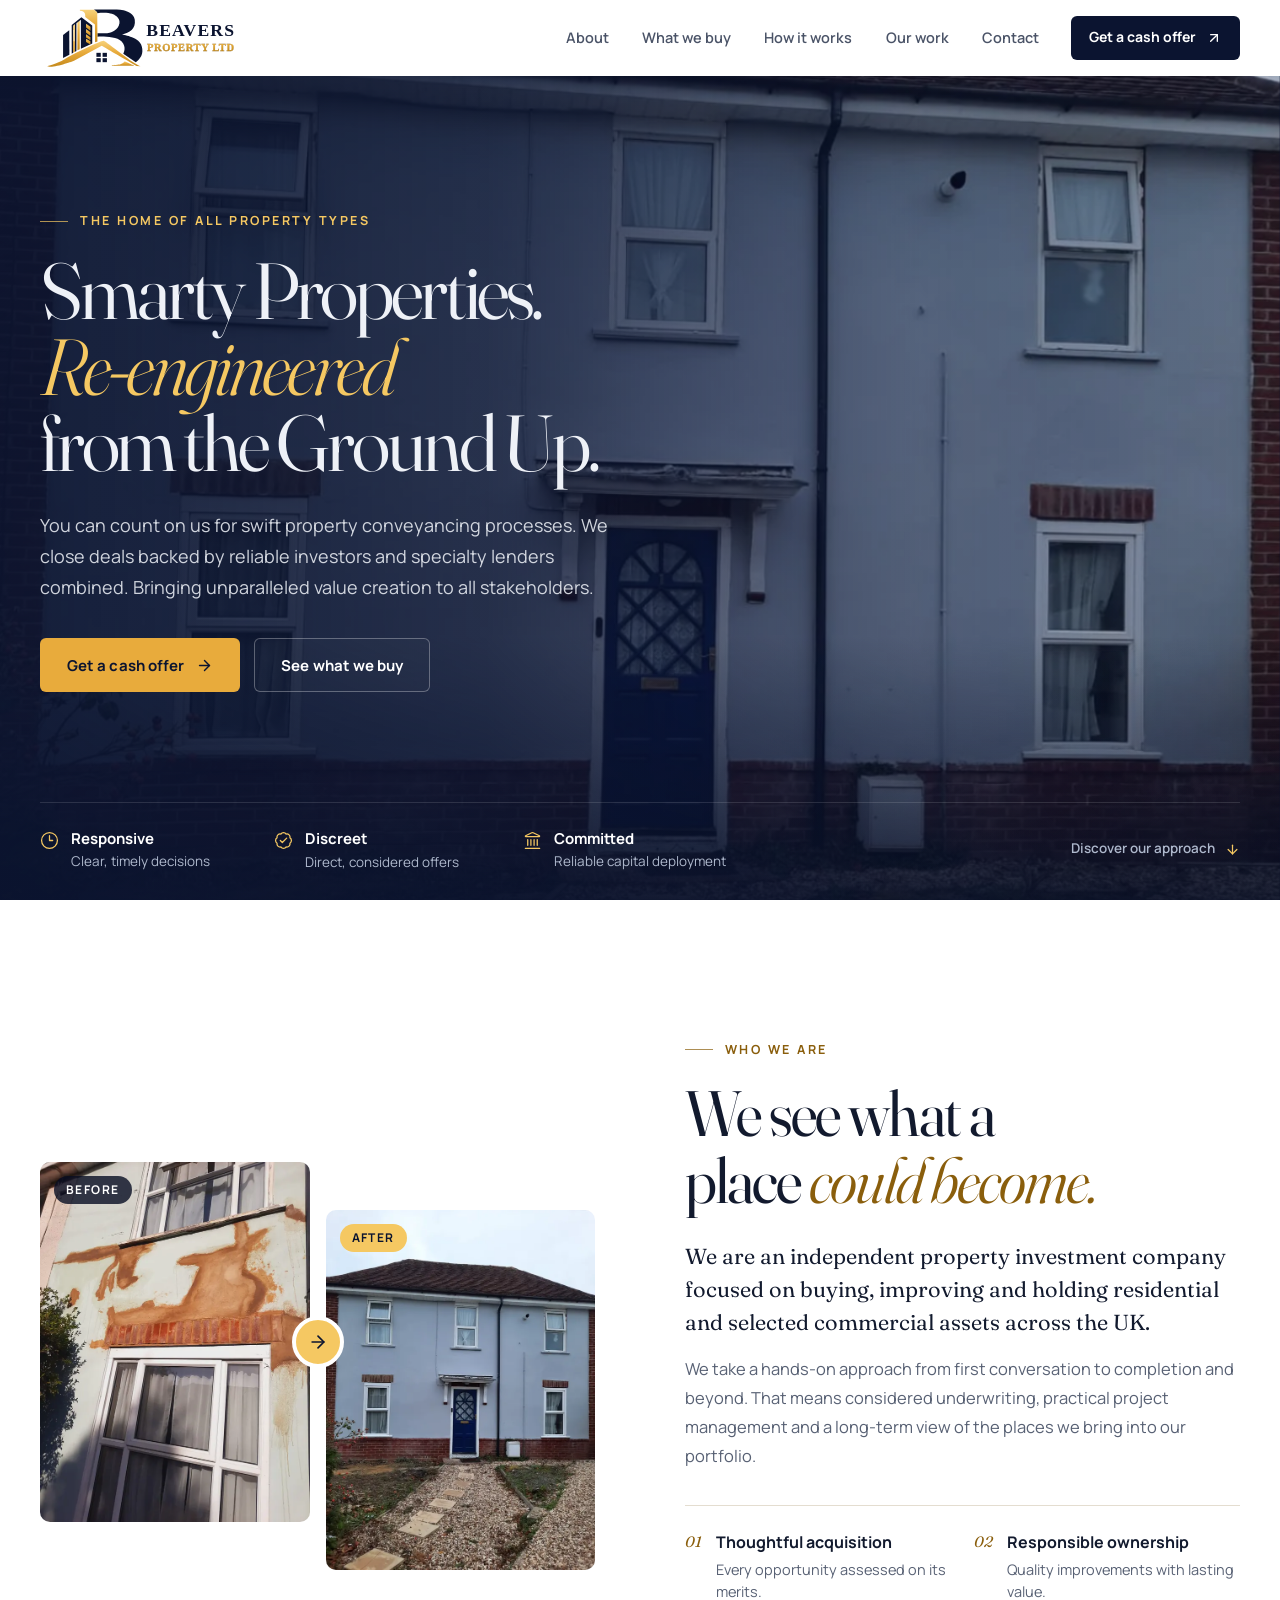
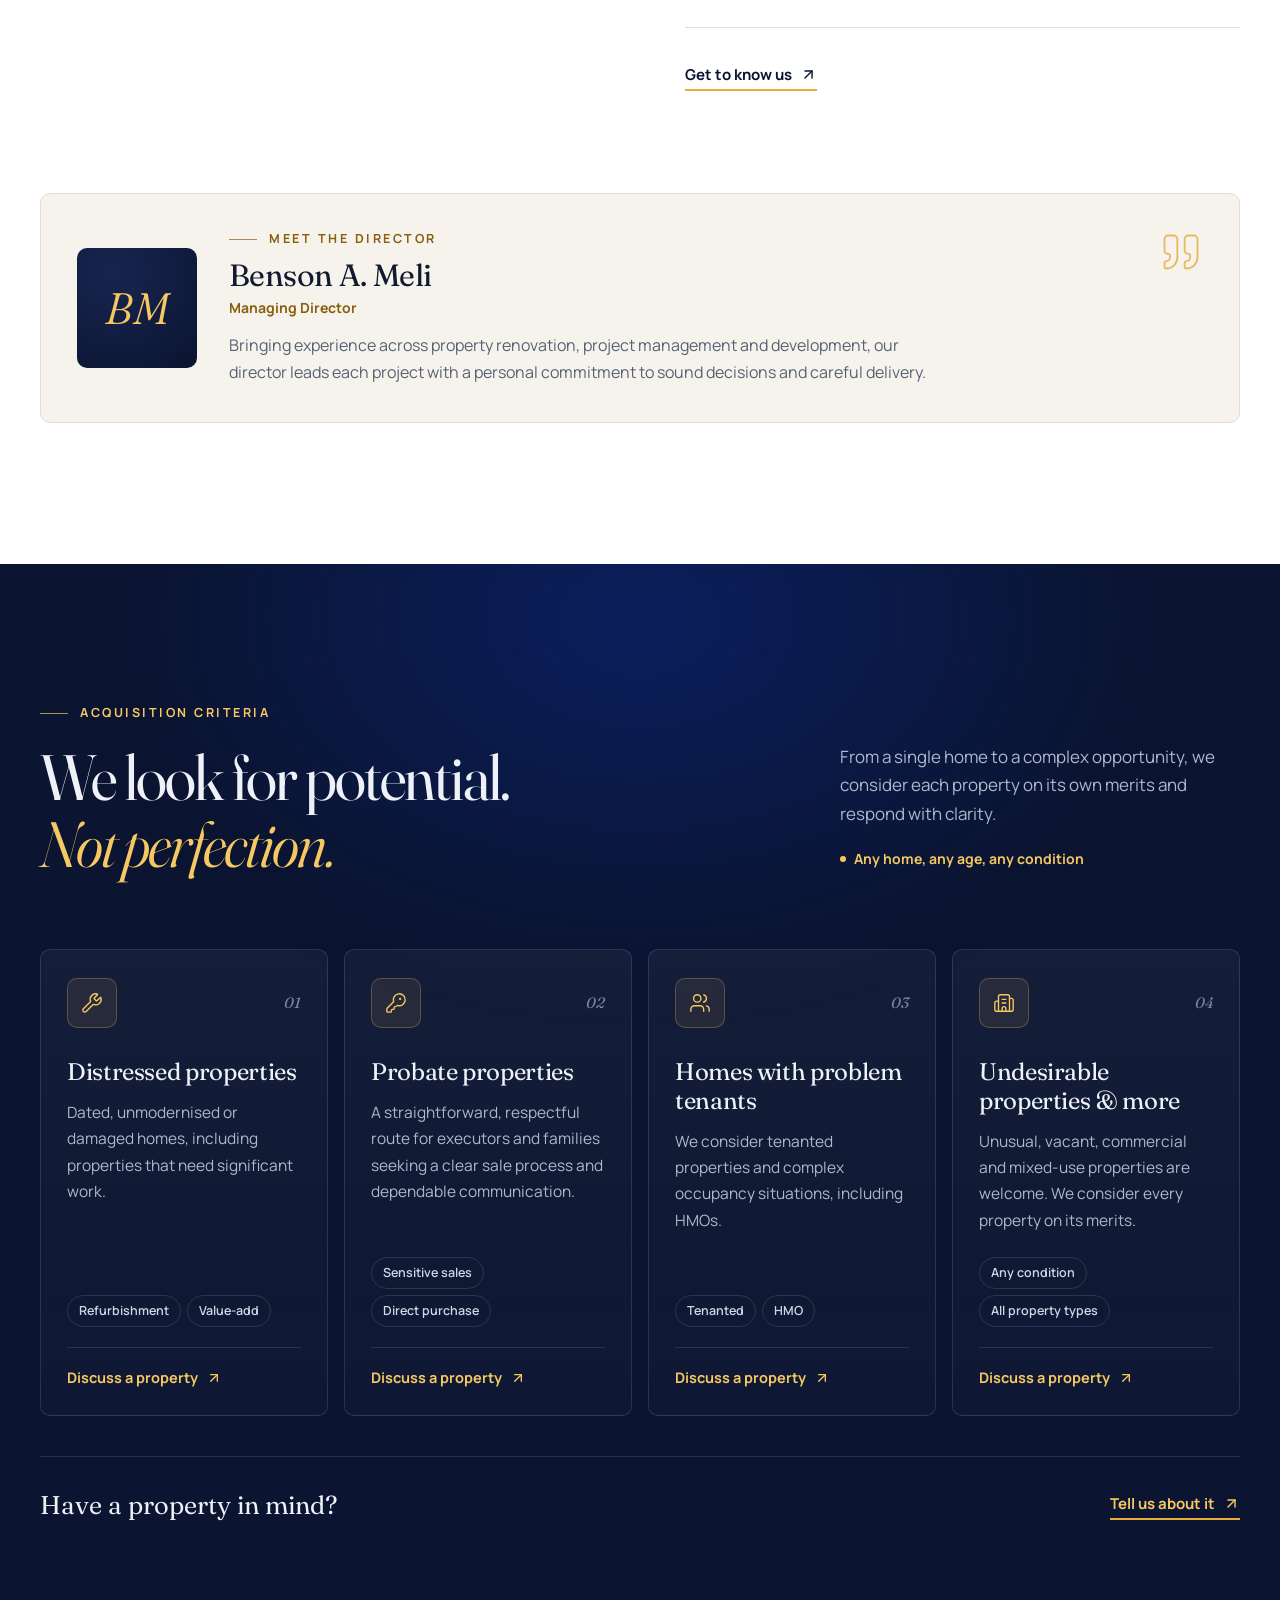
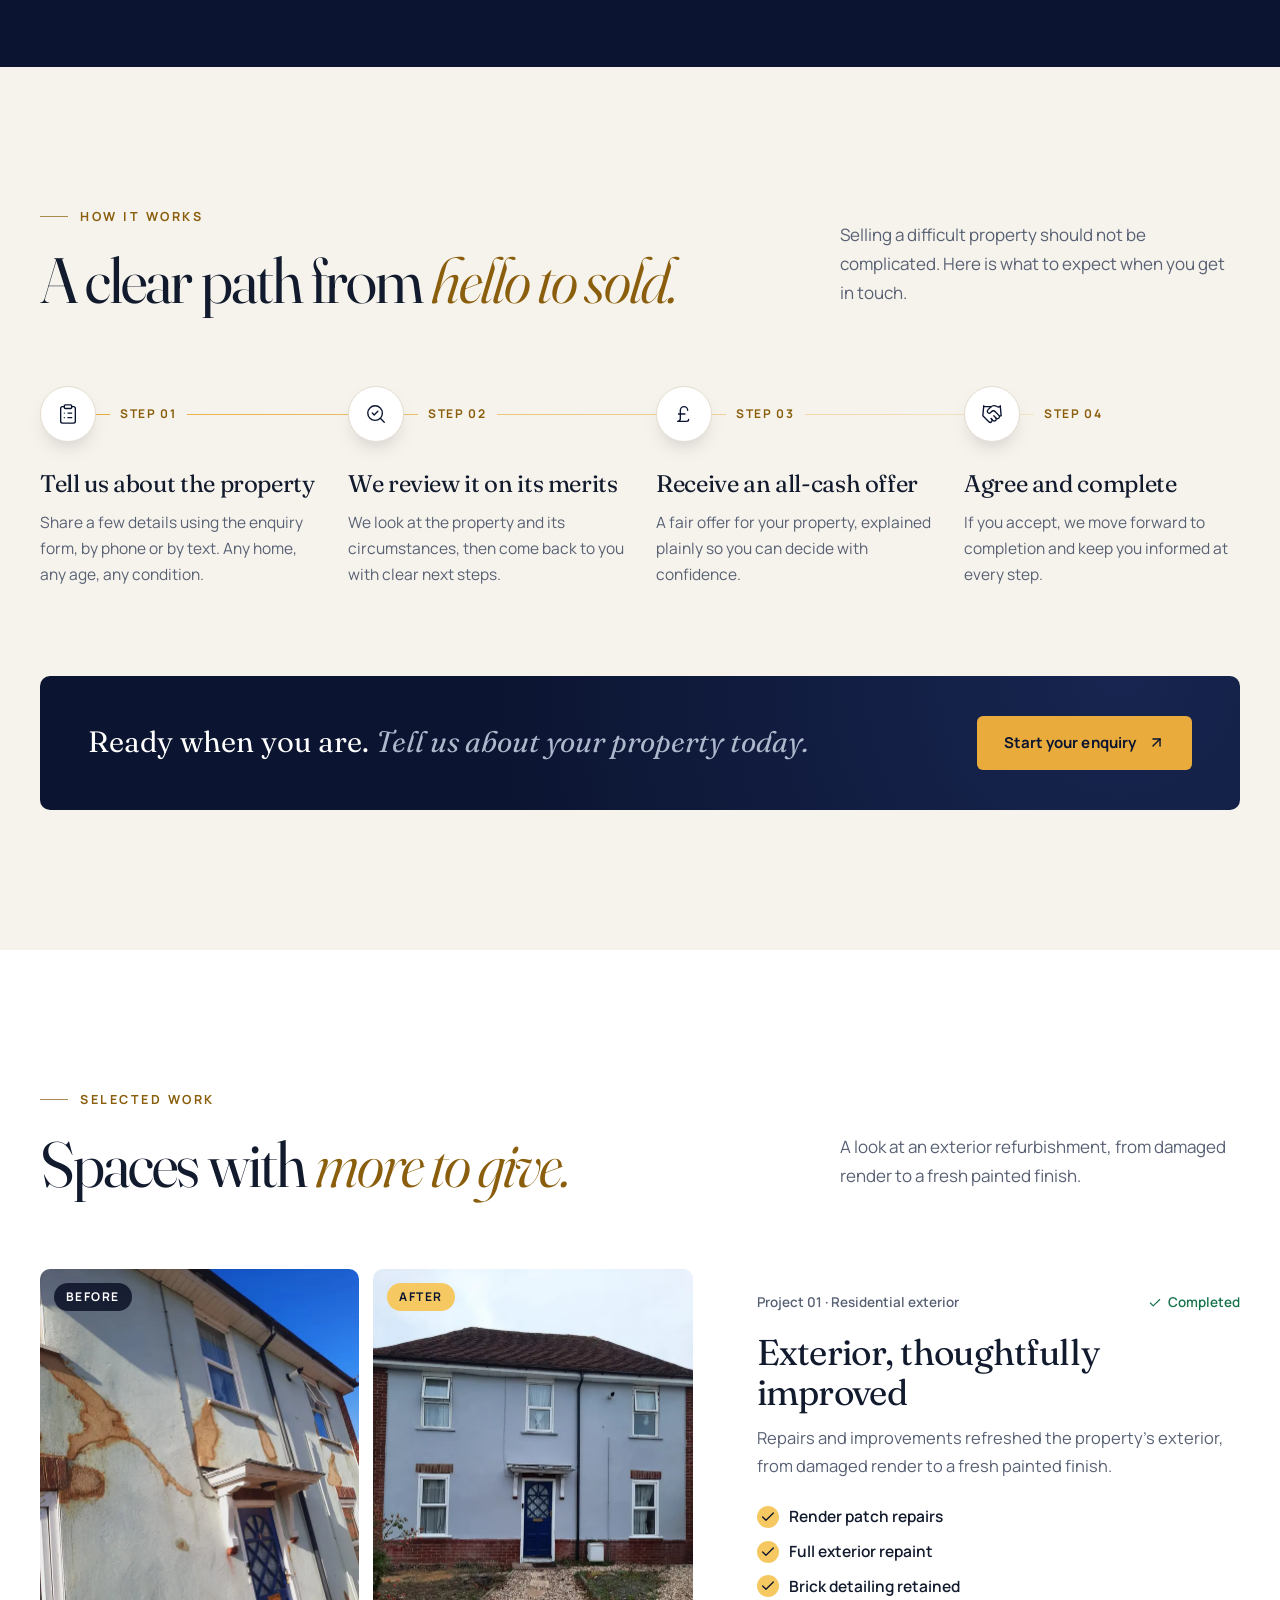
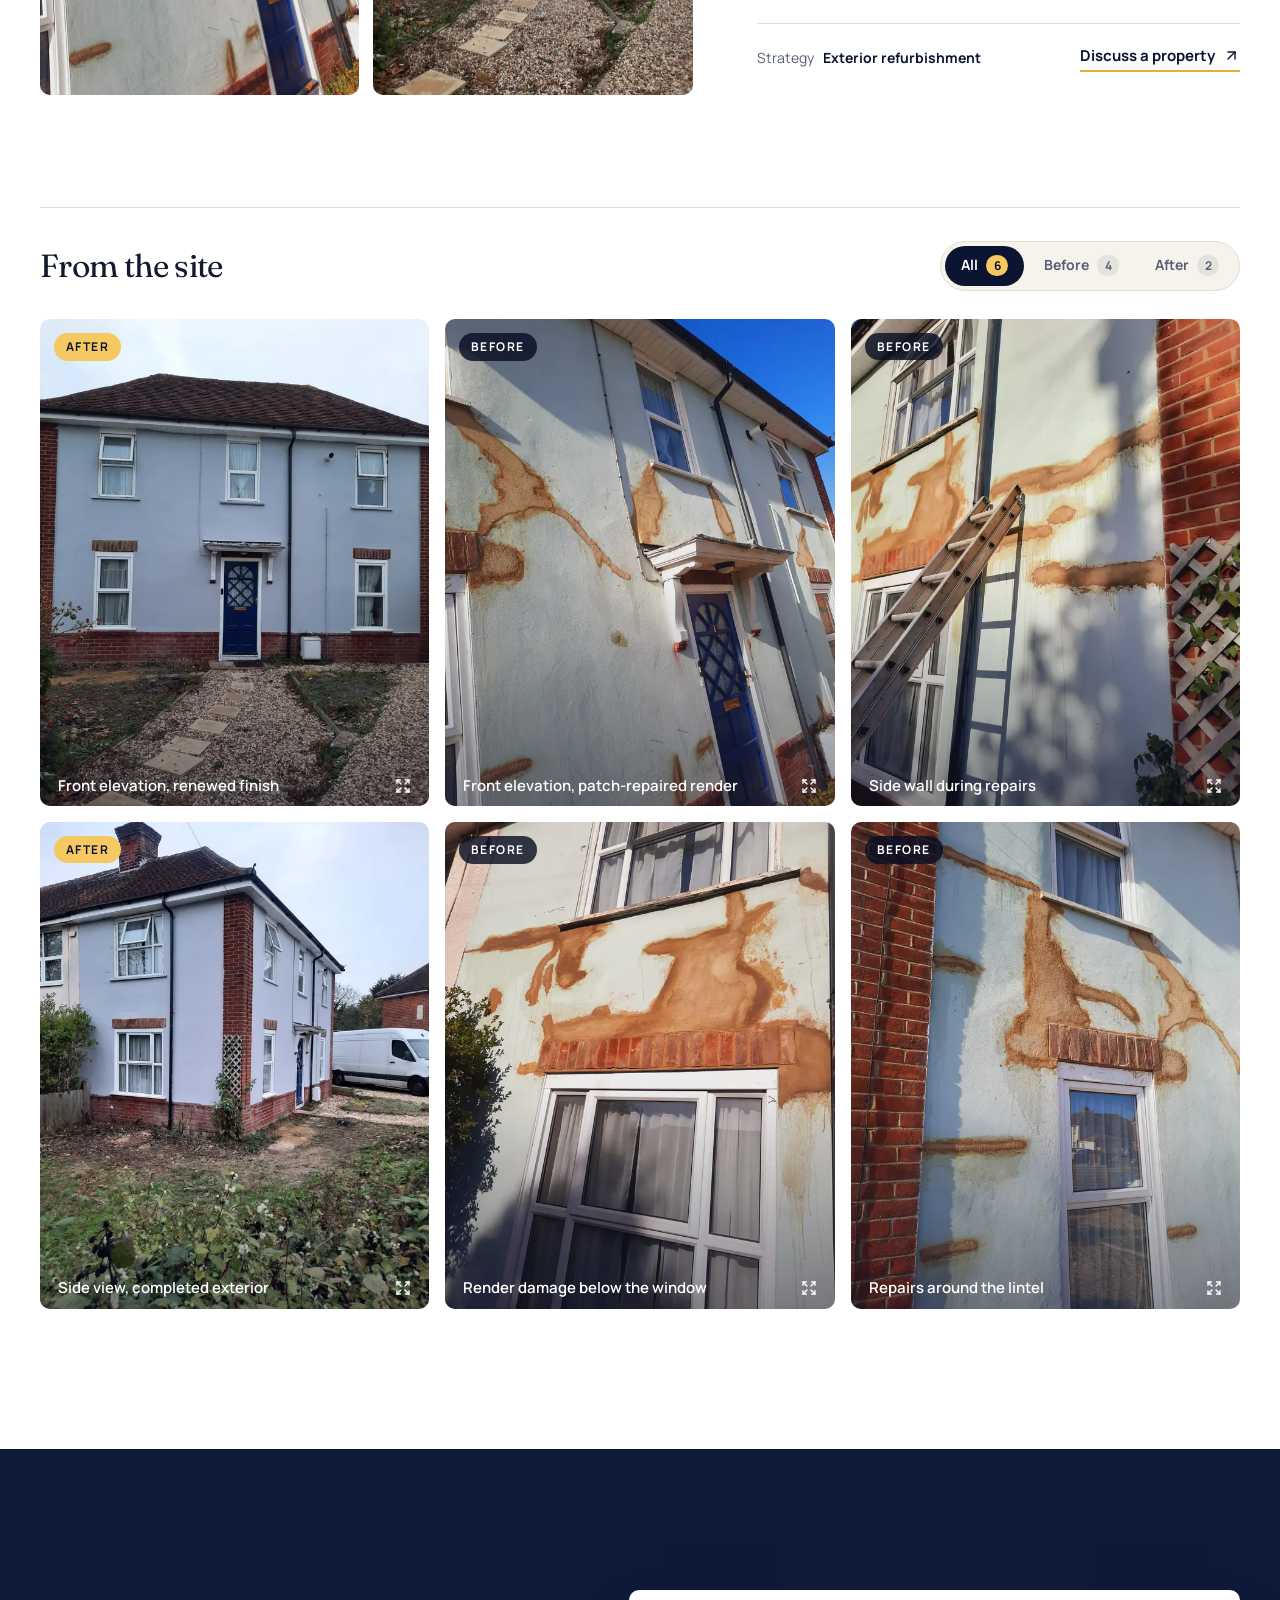
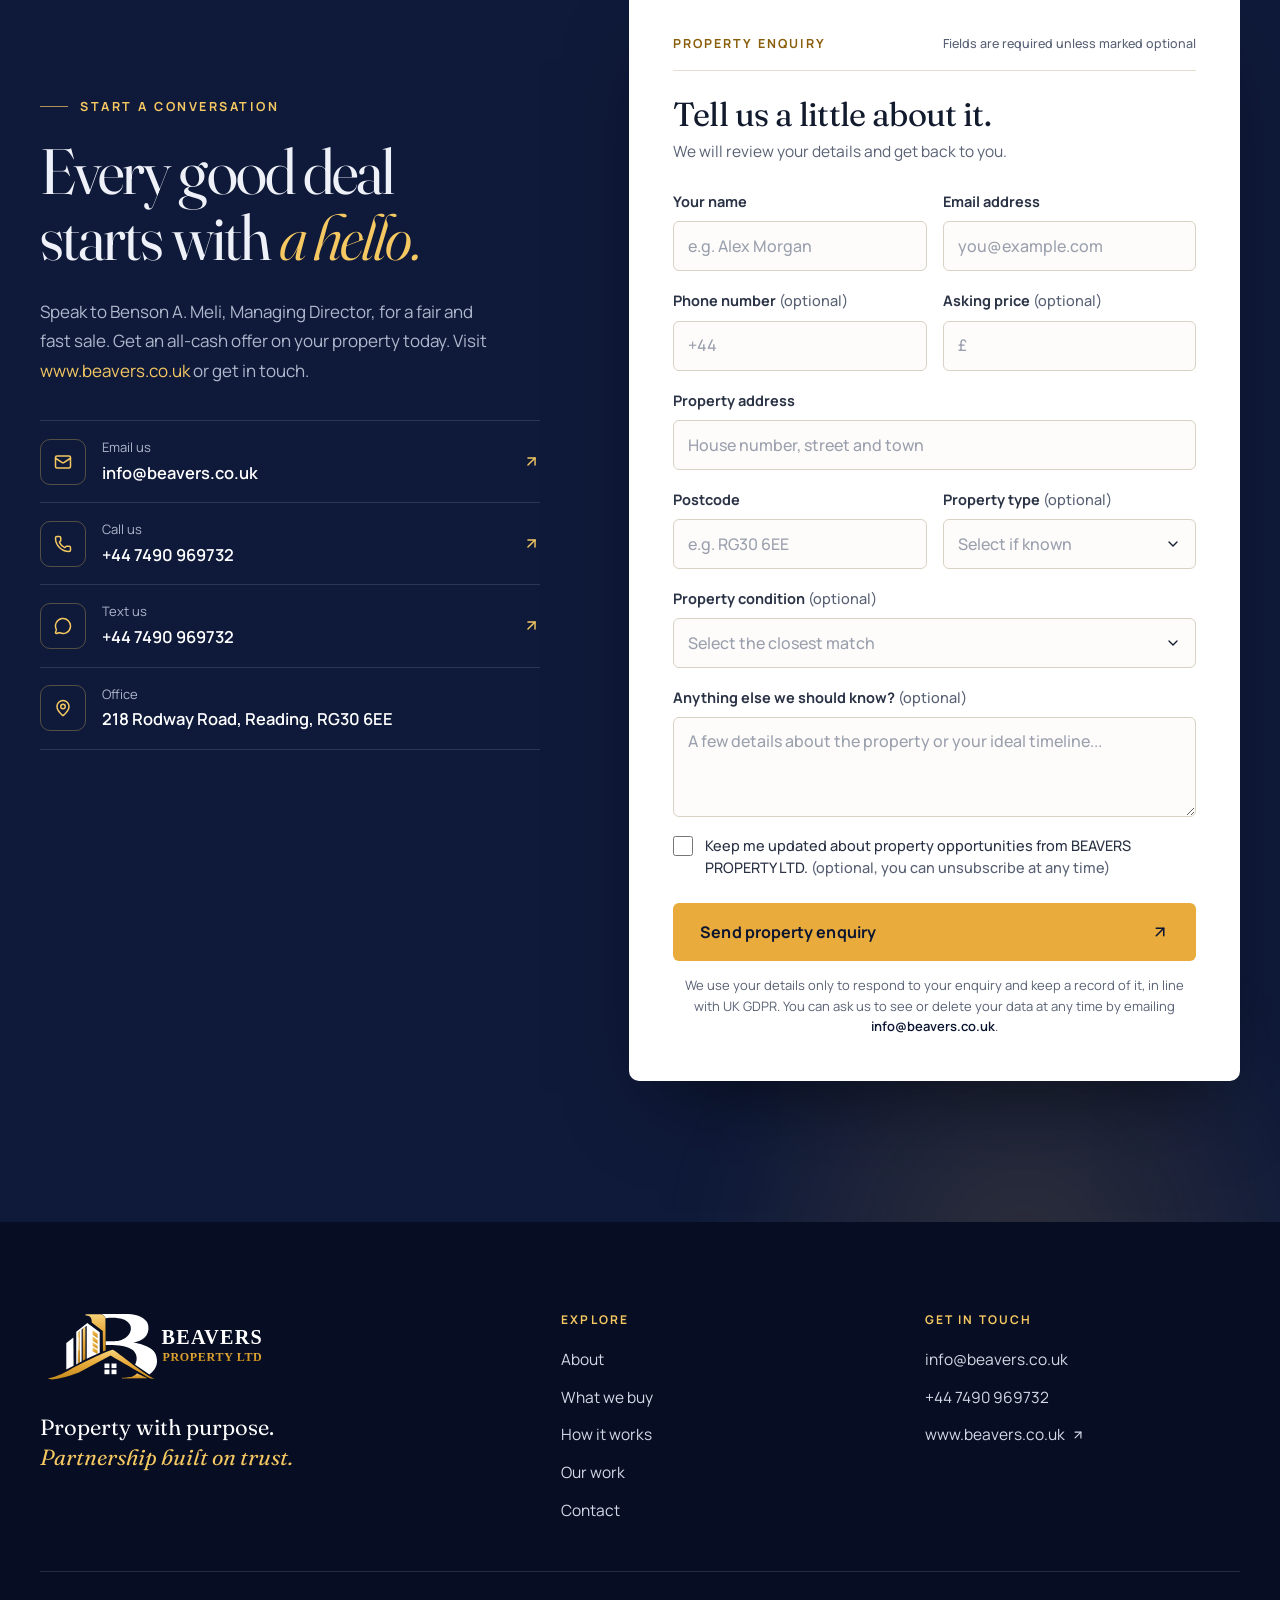
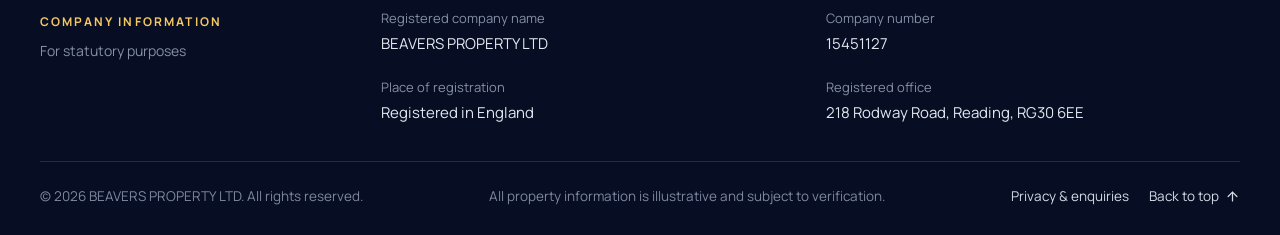
==== commit a3f843a3: "Add staff admin (Phase 1)" ====
--- a/index.html
+++ b/index.html
@@ -39,8 +39,9 @@
         }
       }
     </script>
-    <script type="module" crossorigin src="./assets/index-Dw5BXhgk.js"></script>
-    <link rel="stylesheet" crossorigin href="./assets/index-B8HXMrqL.css">
+    <script type="module" crossorigin src="./assets/main-DyRYIvPh.js"></script>
+    <link rel="modulepreload" crossorigin href="./assets/Beaver-C9N2KslT.js">
+    <link rel="stylesheet" crossorigin href="./assets/main-DLNuvm4r.css">
   </head>
   <body>
     <div id="root"></div>
--- a/assets/main-DLNuvm4r.css
+++ b/assets/main-DLNuvm4r.css
@@ -0,0 +1 @@
+*,:before,:after,::backdrop{--tw-border-spacing-x:0;--tw-border-spacing-y:0;--tw-translate-x:0;--tw-translate-y:0;--tw-rotate:0;--tw-skew-x:0;--tw-skew-y:0;--tw-scale-x:1;--tw-scale-y:1;--tw-pan-x: ;--tw-pan-y: ;--tw-pinch-zoom: ;--tw-scroll-snap-strictness:proximity;--tw-gradient-from-position: ;--tw-gradient-via-position: ;--tw-gradient-to-position: ;--tw-ordinal: ;--tw-slashed-zero: ;--tw-numeric-figure: ;--tw-numeric-spacing: ;--tw-numeric-fraction: ;--tw-ring-inset: ;--tw-ring-offset-width:0px;--tw-ring-offset-color:#fff;--tw-ring-color:#3b82f680;--tw-ring-offset-shadow:0 0 #0000;--tw-ring-shadow:0 0 #0000;--tw-shadow:0 0 #0000;--tw-shadow-colored:0 0 #0000;--tw-blur: ;--tw-brightness: ;--tw-contrast: ;--tw-grayscale: ;--tw-hue-rotate: ;--tw-invert: ;--tw-saturate: ;--tw-sepia: ;--tw-drop-shadow: ;--tw-backdrop-blur: ;--tw-backdrop-brightness: ;--tw-backdrop-contrast: ;--tw-backdrop-grayscale: ;--tw-backdrop-hue-rotate: ;--tw-backdrop-invert: ;--tw-backdrop-opacity: ;--tw-backdrop-saturate: ;--tw-backdrop-sepia: ;--tw-contain-size: ;--tw-contain-layout: ;--tw-contain-paint: ;--tw-contain-style: }*,:before,:after{box-sizing:border-box;border:0 solid #e5e7eb}:before,:after{--tw-content:""}html,:host{-webkit-text-size-adjust:100%;tab-size:4;font-feature-settings:normal;font-variation-settings:normal;-webkit-tap-highlight-color:transparent;font-family:ui-sans-serif,system-ui,sans-serif,Apple Color Emoji,Segoe UI Emoji,Segoe UI Symbol,Noto Color Emoji;line-height:1.5}body{line-height:inherit;margin:0}hr{height:0;color:inherit;border-top-width:1px}abbr:where([title]){-webkit-text-decoration:underline dotted;text-decoration:underline dotted}h1,h2,h3,h4,h5,h6{font-size:inherit;font-weight:inherit}a{color:inherit;-webkit-text-decoration:inherit;text-decoration:inherit}b,strong{font-weight:bolder}code,kbd,samp,pre{font-feature-settings:normal;font-variation-settings:normal;font-family:ui-monospace,SFMono-Regular,Menlo,Monaco,Consolas,Liberation Mono,Courier New,monospace;font-size:1em}small{font-size:80%}sub,sup{vertical-align:baseline;font-size:75%;line-height:0;position:relative}sub{bottom:-.25em}sup{top:-.5em}table{text-indent:0;border-color:inherit;border-collapse:collapse}button,input,optgroup,select,textarea{font-feature-settings:inherit;font-variation-settings:inherit;font-family:inherit;font-size:100%;font-weight:inherit;line-height:inherit;letter-spacing:inherit;color:inherit;margin:0;padding:0}button,select{text-transform:none}button,input:where([type=button]),input:where([type=reset]),input:where([type=submit]){-webkit-appearance:button;background-color:#0000;background-image:none}:-moz-focusring{outline:auto}:-moz-ui-invalid{box-shadow:none}progress{vertical-align:baseline}::-webkit-inner-spin-button{height:auto}::-webkit-outer-spin-button{height:auto}[type=search]{-webkit-appearance:textfield;outline-offset:-2px}::-webkit-search-decoration{-webkit-appearance:none}::-webkit-file-upload-button{-webkit-appearance:button;font:inherit}summary{display:list-item}blockquote,dl,dd,h1,h2,h3,h4,h5,h6,hr,figure,p,pre{margin:0}fieldset{margin:0;padding:0}legend{padding:0}ol,ul,menu{margin:0;padding:0;list-style:none}dialog{padding:0}textarea{resize:vertical}input::-moz-placeholder{opacity:1;color:#9ca3af}textarea::-moz-placeholder{opacity:1;color:#9ca3af}input::placeholder,textarea::placeholder{opacity:1;color:#9ca3af}button,[role=button]{cursor:pointer}:disabled{cursor:default}img,svg,video,canvas,audio,iframe,embed,object{vertical-align:middle;display:block}img,video{max-width:100%;height:auto}[hidden]:where(:not([hidden=until-found])){display:none}.\!container{width:100%!important}.container{width:100%}@media (width>=640px){.\!container{max-width:640px!important}.container{max-width:640px}}@media (width>=768px){.\!container{max-width:768px!important}.container{max-width:768px}}@media (width>=1024px){.\!container{max-width:1024px!important}.container{max-width:1024px}}@media (width>=1280px){.\!container{max-width:1280px!important}.container{max-width:1280px}}@media (width>=1536px){.\!container{max-width:1536px!important}.container{max-width:1536px}}.visible{visibility:visible}.static{position:static}.table{display:table}.hidden{display:none}.transform{transform:translate(var(--tw-translate-x), var(--tw-translate-y)) rotate(var(--tw-rotate)) skewX(var(--tw-skew-x)) skewY(var(--tw-skew-y)) scaleX(var(--tw-scale-x)) scaleY(var(--tw-scale-y))}.resize{resize:both}.filter{filter:var(--tw-blur) var(--tw-brightness) var(--tw-contrast) var(--tw-grayscale) var(--tw-hue-rotate) var(--tw-invert) var(--tw-saturate) var(--tw-sepia) var(--tw-drop-shadow)}:root{font-synthesis:none;text-rendering:optimizelegibility;-webkit-font-smoothing:antialiased;-moz-osx-font-smoothing:grayscale;color:#121a2e;background:#fff;font-family:Manrope,ui-sans-serif,system-ui,-apple-system,BlinkMacSystemFont,Segoe UI,sans-serif;font-weight:400}*{box-sizing:border-box}body{min-width:320px;min-height:100vh;margin:0}button,input,select,textarea{font:inherit}#root{min-height:100vh}:root{--ink:#0b1430;--ink-2:#0f1a3a;--ink-3:#172550;--ink-deep:#070d22;--brand:#0a2472;--gold:#e8ab3c;--gold-2:#f5c862;--gold-ink:#8a5e0c;--green:#17734c;--danger:#b42318;--paper:#f6f3ec;--paper-2:#efe9dd;--white:#fff;--text:#121a2e;--muted:#586174;--line:#e4ddd0;--on-dark:#eef1f7;--on-dark-muted:#aeb8cc;--on-dark-line:#ffffff1f;--serif:"Fraunces", Georgia, "Times New Roman", serif;--sans:"Manrope", ui-sans-serif, system-ui, -apple-system, BlinkMacSystemFont, "Segoe UI", sans-serif;--ease-out:cubic-bezier(.22, 1, .36, 1);--ease-in-out:cubic-bezier(.65, 0, .35, 1);--radius:6px;--radius-lg:10px;--header-h:76px;--gutter:clamp(20px, 4vw, 40px);--shadow-lg:0 30px 60px -20px #070d2259, 0 12px 24px -12px #070d2233}html{scroll-behavior:smooth;scroll-padding-top:calc(var(--header-h) + 8px)}html.menu-locked{overflow:hidden}html:has(dialog[open]){overflow:hidden}body{font-family:var(--sans);color:var(--text);background:var(--white);font-size:16px;line-height:1.6}a{color:inherit}button,a{-webkit-tap-highlight-color:transparent}::selection{color:var(--ink);background:var(--gold-2)}:focus-visible{outline:2px solid var(--gold);outline-offset:3px;border-radius:2px}main:focus{outline:none}.page-container{width:min(1240px, 100% - var(--gutter) * 2);margin-inline:auto}.section-pad{padding-block:clamp(88px,11vw,144px)}.visually-hidden{clip-path:inset(50%);white-space:nowrap;width:1px;height:1px;position:absolute;overflow:hidden}.skip-link{z-index:100;color:var(--ink);background:var(--gold-2);border-radius:var(--radius);padding:10px 16px;font-weight:700;text-decoration:none;position:absolute;top:12px;left:12px}.skip-link:not(:focus){clip-path:inset(50%);white-space:nowrap;width:1px;height:1px;padding:0;overflow:hidden}.eyebrow{color:var(--gold-ink);letter-spacing:.2em;text-transform:uppercase;align-items:center;gap:12px;margin:0 0 22px;font-size:12.5px;font-weight:700;line-height:1.4;display:flex}.eyebrow>span{opacity:.7;background:currentColor;flex:none;width:28px;height:1px}.eyebrow-light{color:var(--gold-2)}.section-title{font-family:var(--serif);font-variation-settings:"opsz" 144;letter-spacing:-.03em;text-wrap:balance;margin:0;font-size:clamp(40px,5vw,68px);font-weight:380;line-height:1.04}.section-title em{color:var(--gold-ink);font-style:italic;font-weight:340}.criteria-section .section-title em,.contact-section .section-title em{color:var(--gold-2)}.section-heading{margin-bottom:clamp(48px,6vw,72px)}.heading-split{justify-content:space-between;align-items:flex-end;gap:64px;display:flex}.heading-aside{max-width:400px;color:var(--muted);margin:0 0 6px;font-size:17px;line-height:1.7}.heading-aside p{margin:0}.text-link{color:var(--ink);align-items:center;gap:8px;padding-bottom:4px;font-size:15px;font-weight:700;text-decoration:none;display:inline-flex;position:relative}.text-link:after{content:"";background:var(--gold);transform-origin:100%;height:1.5px;transition:transform .45s var(--ease-out);position:absolute;bottom:0;left:0;right:0}.text-link:hover:after{transform:scaleX(.35)}.text-link svg{transition:transform .35s var(--ease-out)}.text-link:hover svg{transform:translate(3px,-3px)}.text-link-light{color:var(--gold-2)}.button{border-radius:var(--radius);letter-spacing:.005em;white-space:nowrap;cursor:pointer;min-height:54px;transition:background-color .25s, color .25s, border-color .25s, box-shadow .35s var(--ease-out), transform .2s var(--ease-out);border:1px solid #0000;justify-content:center;align-items:center;gap:12px;padding:0 26px;font-size:15px;font-weight:700;line-height:1;text-decoration:none;display:inline-flex;position:relative}.button svg{transition:transform .35s var(--ease-out);flex:none}.button:hover svg{transform:translate(3px)}.button:active{transform:scale(.97)}.button-gold{color:var(--ink);background:var(--gold)}.button-gold:hover{background:var(--gold-2);box-shadow:0 10px 30px -8px #e8ab3c99}.button-ghost{color:var(--white);background:#ffffff05;border-color:#ffffff4d}.button-ghost:hover{background:#ffffff14;border-color:#fff9}.button-ink{color:var(--white);background:var(--ink)}.button-ink:hover{background:var(--brand);box-shadow:0 10px 30px -10px #0a247299}.button-outline{color:var(--ink);border-color:var(--line);background:var(--white)}.button-outline:hover{border-color:var(--ink)}.button-outline:hover svg{transform:rotate(-90deg)}.magnetic{translate:var(--mag-x,0px) var(--mag-y,0px);transition-property:background-color,color,border-color,box-shadow,transform,translate;transition-duration:.25s,.25s,.25s,.35s,.2s,.5s;transition-timing-function:var(--ease-out)}.site-header{z-index:50;height:var(--header-h);-webkit-backdrop-filter:saturate(1.6)blur(18px);background:#ffffffdb;border-bottom:1px solid #0000;transition:border-color .3s,box-shadow .3s,background-color .3s;position:sticky;top:0}.site-header.is-menu-open{background:var(--white);-webkit-backdrop-filter:none}.site-header.is-scrolled{background:#ffffffeb;border-color:#121a2e14;box-shadow:0 8px 30px -18px #070d2240}.site-header.is-menu-open.is-scrolled{background:var(--white)}.nav-shell{width:min(1380px, 100% - var(--gutter) * 2);align-items:center;gap:32px;height:100%;margin-inline:auto;display:flex}.brand{flex:none;align-items:center;text-decoration:none;display:inline-flex}.brand-logo{width:210px;height:auto;display:block}.main-nav{align-items:center;gap:clamp(20px,2.6vw,36px);margin-left:auto;display:flex}.main-nav a{color:#4a5367;padding:8px 0;font-size:14.5px;font-weight:600;text-decoration:none;transition:color .25s;position:relative}.main-nav a:after{content:"";background:var(--gold);height:2px;transition:transform .4s var(--ease-out);border-radius:2px;position:absolute;bottom:2px;left:0;right:0;transform:scaleX(0)}.main-nav a:hover,.main-nav a.is-active{color:var(--ink)}.main-nav a:hover:after,.main-nav a.is-active:after{transform:scaleX(1)}.nav-cta{min-height:44px;color:var(--white);background:var(--ink);border-radius:var(--radius);transition:background-color .25s, transform .2s var(--ease-out);align-items:center;gap:10px;padding:0 18px;font-size:14px;font-weight:700;text-decoration:none;display:inline-flex}.nav-cta:hover{background:var(--brand)}.nav-cta svg{transition:transform .35s var(--ease-out)}.nav-cta:hover svg{transform:translate(2px,-2px)}.nav-cta:active{transform:scale(.97)}.menu-toggle{width:46px;height:46px;color:var(--ink);border:1px solid var(--line);border-radius:var(--radius);background:var(--white);cursor:pointer;place-items:center;margin-left:auto;display:none}.scroll-progress{pointer-events:none;height:2px;position:absolute;bottom:-1px;left:0;right:0;overflow:hidden}.scroll-progress>div{background:linear-gradient(90deg, var(--gold), var(--gold-2));transform-origin:0;height:100%;transform:scaleX(0)}.mobile-menu{display:none}.mobile-menu[hidden]{display:none!important}.hero{min-height:calc(100svh - var(--header-h));color:var(--on-dark);background:var(--ink);isolation:isolate;flex-direction:column;display:flex;position:relative;overflow:hidden}.hero-bg{z-index:-2;background:var(--ink);position:absolute;inset:0;overflow:hidden}.hero-bg img{-o-object-fit:cover;object-fit:cover;-o-object-position:center 45%;object-position:center 45%;width:100%;height:100%;animation:hero-bg-in 2.6s var(--ease-out) both}.hero-overlay{z-index:-1;background:linear-gradient(90deg,#0b1430eb 0%,#0b1430c7 38%,#0b14306b 72%,#0b14304d 100%),linear-gradient(#070d2200 68%,#070d22d9 100%);position:absolute;inset:0}.hero-layout{flex:1;align-items:center;padding-block:clamp(56px,9vh,112px) clamp(40px,6vh,72px);display:flex}.hero-copy{max-width:940px}.hero-title{font-family:var(--serif);font-variation-settings:"opsz" 144;letter-spacing:-.04em;margin:0;font-size:clamp(46px,6.2vw,92px);font-weight:360;line-height:.96}.hero-title em{color:var(--gold-2);font-style:italic;font-weight:320}.hero-line{margin-bottom:-.16em;padding-bottom:.16em;display:block;overflow:hidden}.hero-line>span{animation:line-up 1.15s var(--ease-out) both;animation-delay:calc(var(--i) * .11s + .1s);display:inline-block}.hero-in{animation:fade-up .9s var(--ease-out) both;animation-delay:calc(var(--i) * 95ms + .12s)}.hero-intro{color:#eef1f7db;max-width:580px;margin:30px 0 0;font-size:18px;line-height:1.7}.hero-intro strong{color:var(--white);margin-bottom:6px;font-size:19px;font-weight:700;display:block}.hero-actions{flex-wrap:wrap;align-items:center;gap:14px;margin-top:36px;display:flex}.hero-footer{border-top:1px solid var(--on-dark-line);justify-content:space-between;align-items:center;gap:32px;padding-block:26px 30px;display:flex}.hero-proof{flex-wrap:wrap;gap:16px clamp(28px,5vw,72px);display:flex}.hero-proof li{align-items:flex-start;gap:12px;display:flex}.hero-proof svg{color:var(--gold-2);margin-top:2px}.hero-proof b,.hero-proof small{line-height:1.35;display:block}.hero-proof b{color:var(--white);font-size:15px;font-weight:700}.hero-proof small{color:var(--on-dark-muted);margin-top:3px;font-size:13.5px}.hero-scroll{color:var(--on-dark-muted);align-items:center;gap:10px;font-size:13.5px;font-weight:600;text-decoration:none;transition:color .25s;display:inline-flex}.hero-scroll:hover{color:var(--gold-2)}.hero-scroll svg{color:var(--gold-2);animation:nudge 2s var(--ease-in-out) infinite}.about-section{background:var(--white)}.about-grid{grid-template-columns:minmax(0,1fr) minmax(0,1fr);align-items:center;gap:clamp(48px,7vw,112px);display:grid}.about-visual{grid-template-columns:repeat(2,minmax(0,1fr));gap:16px;padding-bottom:48px;display:grid;position:relative}.about-figure{aspect-ratio:3/4;border-radius:var(--radius-lg);background:var(--paper-2);margin:0;position:relative;overflow:hidden}.about-figure-after{translate:0 48px}.about-figure img{-o-object-fit:cover;object-fit:cover;width:100%;height:100%;transition:transform 1.1s var(--ease-out)}.about-figure:hover img{transform:scale(1.05)}.about-figure figcaption,.photo-label{z-index:1;color:var(--white);-webkit-backdrop-filter:blur(8px);letter-spacing:.12em;text-transform:uppercase;background:#070d22cc;border-radius:100px;padding:6px 12px;font-size:12px;font-weight:700;line-height:1.3;position:absolute;top:14px;left:14px}.about-figure-after figcaption,.photo-label-after{color:var(--ink);background:var(--gold-2)}.about-visual-arrow{width:52px;height:52px;color:var(--ink);border:4px solid var(--white);background:var(--gold-2);border-radius:50%;place-items:center;display:grid;position:absolute;top:calc(50% - 24px);left:50%;transform:translate(-50%,-50%)rotate(45deg)}.section-lead{color:var(--text);font-family:var(--serif);margin:28px 0 16px;font-size:clamp(19px,1.7vw,22px);font-weight:380;line-height:1.5}.body-copy{color:var(--muted);margin:0;font-size:16.5px;line-height:1.75}.about-values{border-block:1px solid var(--line);grid-template-columns:1fr 1fr;gap:24px;margin:34px 0;padding-block:24px;display:grid}.about-values li{gap:14px;display:flex}.about-values li>span{color:var(--gold-ink);font-family:var(--serif);font-size:15px;font-style:italic}.about-values p{margin:0}.about-values b,.about-values small{display:block}.about-values b{font-size:16px;font-weight:700}.about-values small{color:var(--muted);margin-top:4px;font-size:14.5px;line-height:1.5}.director-card{border:1px solid var(--line);border-radius:var(--radius-lg);background:var(--paper);grid-template-columns:120px minmax(0,1fr) auto;align-items:center;gap:32px;margin-top:clamp(64px,8vw,112px);padding:clamp(24px,3vw,36px);display:grid;position:relative}.director-portrait{width:120px;height:120px;color:var(--gold-2);border-radius:var(--radius-lg);background:radial-gradient(circle at 30% 20%, var(--ink-3), var(--ink));font-family:var(--serif);place-items:center;font-size:44px;font-style:italic;font-weight:340;display:grid;overflow:hidden}.director-portrait img{-o-object-fit:cover;object-fit:cover;width:100%;height:100%}.director-text .eyebrow{margin-bottom:10px}.director-text h3{font-family:var(--serif);letter-spacing:-.02em;margin:0;font-size:clamp(26px,2.4vw,32px);font-weight:400;line-height:1.15}.director-role{color:var(--gold-ink);margin-top:4px;font-size:14px;font-weight:700;display:block}.director-text>p:last-child{max-width:720px;color:var(--muted);margin:12px 0 0;font-size:16px;line-height:1.7}.director-mark{color:var(--gold);opacity:.8;align-self:start}.criteria-section{color:var(--on-dark);background:var(--ink);isolation:isolate;position:relative;overflow:hidden}.criteria-section:before{content:"";z-index:-1;filter:blur(40px);background:radial-gradient(#0a2472b3,#0000 65%);width:90vw;height:70%;position:absolute;top:-30%;left:50%;transform:translate(-50%)}.criteria-section .heading-aside{color:var(--on-dark-muted)}.region-note{color:var(--gold-2);align-items:center;gap:8px;margin-top:18px;font-size:14px;font-weight:700;display:inline-flex}.region-note:before{content:"";background:currentColor;border-radius:50%;width:6px;height:6px}.criteria-grid{grid-template-columns:repeat(4,minmax(0,1fr));gap:16px;display:grid}.criteria-item{display:flex}.criteria-card{border:1px solid var(--on-dark-line);border-radius:var(--radius-lg);width:100%;min-height:360px;transition:transform .5s var(--ease-out), border-color .4s, background-color .4s;background:linear-gradient(#ffffff0b,#ffffff04);flex-direction:column;padding:28px 26px 26px;display:flex;position:relative;overflow:hidden}.criteria-card:before{content:"";z-index:-1;background:radial-gradient(420px circle at var(--spot-x,50%) var(--spot-y,0%), #e8ab3c29, transparent 55%);opacity:0;transition:opacity .45s;position:absolute;inset:0}.criteria-card:hover{border-color:#f5c86273;transform:translateY(-6px)}.criteria-card:hover:before{opacity:1}.criteria-card-top{justify-content:space-between;align-items:center;display:flex}.criteria-icon{width:50px;height:50px;color:var(--gold-2);border-radius:var(--radius-lg);transition:transform .5s var(--ease-out), background-color .4s;background:#f5c86214;border:1px solid #f5c86240;place-items:center;display:grid}.criteria-card:hover .criteria-icon{background:#f5c86229;transform:rotate(-6deg)scale(1.05)}.card-number{color:#7d89a3;font-family:var(--serif);font-size:15px;font-style:italic}.criteria-card h3{font-family:var(--serif);letter-spacing:-.015em;margin:30px 0 12px;font-size:24px;font-weight:400;line-height:1.2}.criteria-card>p{color:var(--on-dark-muted);margin:0;font-size:15.5px;line-height:1.7}.tag-row{flex-wrap:wrap;gap:6px;margin-top:auto;padding-top:24px;display:flex}.tag-row span{color:#cfd6e4;border:1px solid var(--on-dark-line);border-radius:100px;padding:5px 11px;font-size:12.5px;font-weight:600}.card-link{color:var(--gold-2);border-top:1px solid var(--on-dark-line);align-items:center;gap:8px;margin-top:20px;padding-top:18px;font-size:14.5px;font-weight:700;text-decoration:none;display:inline-flex}.card-link svg{transition:transform .35s var(--ease-out)}.card-link:hover svg,.criteria-card:hover .card-link svg{transform:translate(3px,-3px)}.criteria-bottom{border-top:1px solid var(--on-dark-line);color:var(--on-dark);font-family:var(--serif);flex-wrap:wrap;justify-content:space-between;align-items:center;gap:16px;margin-top:40px;padding-top:28px;font-size:clamp(20px,2vw,26px);font-weight:380;display:flex}.criteria-bottom .text-link{font-family:var(--sans)}.process-section{background:var(--paper)}.process-track{grid-template-columns:repeat(4,minmax(0,1fr));gap:32px;display:grid;position:relative}.process-track:before{content:"";background:linear-gradient(90deg, var(--gold), #e8ab3c26);transform-origin:0;height:1px;position:absolute;top:28px;left:28px;right:12%}.process-step{position:relative}.process-marker{align-items:center;gap:14px;display:flex}.process-icon{width:56px;height:56px;color:var(--ink);border:1px solid var(--line);background:var(--white);transition:background-color .35s, color .35s, transform .5s var(--ease-out);border-radius:50%;place-items:center;display:grid;position:relative;box-shadow:0 10px 24px -14px #070d2266}.process-step:hover .process-icon{color:var(--ink);background:var(--gold-2);transform:translateY(-4px)}.process-number{color:var(--gold-ink);background:var(--paper);letter-spacing:.14em;text-transform:uppercase;border-radius:100px;padding:4px 10px;font-size:12px;font-weight:700}.process-step h3{font-family:var(--serif);letter-spacing:-.015em;margin:28px 0 10px;font-size:24px;font-weight:400;line-height:1.2}.process-step p{color:var(--muted);margin:0;font-size:15.5px;line-height:1.7}.process-cta{color:var(--white);border-radius:var(--radius-lg);background:radial-gradient(circle at 90% 0%, var(--ink-3), var(--ink) 60%);flex-wrap:wrap;justify-content:space-between;align-items:center;gap:24px;margin-top:clamp(56px,7vw,88px);padding:clamp(26px,3.5vw,40px) clamp(24px,4vw,48px);display:flex}.process-cta p{font-family:var(--serif);margin:0;font-size:clamp(22px,2.3vw,30px);font-weight:380;line-height:1.25}.process-cta p span{color:var(--on-dark-muted);font-style:italic}.process-cta .button-ink{color:var(--ink);background:var(--gold)}.process-cta .button-ink:hover{background:var(--gold-2);box-shadow:0 10px 30px -8px #e8ab3c99}.portfolio-section{background:var(--white)}.project-feature{grid-template-columns:minmax(0,1.35fr) minmax(0,1fr);align-items:center;gap:clamp(36px,5vw,72px);display:grid}.project-compare{grid-template-columns:repeat(2,minmax(0,1fr));gap:14px;display:grid}.project-panel{aspect-ratio:3/4;border-radius:var(--radius-lg);background:var(--paper-2);margin:0;position:relative;overflow:hidden}.project-panel img{-o-object-fit:cover;object-fit:cover;width:100%;height:100%;transition:transform 1.1s var(--ease-out)}.project-panel:hover img{transform:scale(1.05)}.project-meta{color:var(--muted);flex-wrap:wrap;justify-content:space-between;gap:10px;font-size:13.5px;font-weight:600;display:flex}.project-status{color:var(--green);align-items:center;gap:6px;display:inline-flex}.project-details h3{font-family:var(--serif);letter-spacing:-.02em;margin:18px 0 12px;font-size:clamp(28px,2.8vw,38px);font-weight:400;line-height:1.12}.project-details>p{color:var(--muted);margin:0;font-size:16.5px;line-height:1.7}.project-scope{gap:10px;margin:24px 0;display:grid}.project-scope li{align-items:center;gap:10px;font-size:15.5px;font-weight:600;display:flex}.project-scope svg{width:22px;height:22px;color:var(--ink);background:var(--gold-2);border-radius:50%;flex:none;padding:3px}.project-foot{border-top:1px solid var(--line);color:var(--muted);flex-wrap:wrap;justify-content:space-between;align-items:center;gap:14px;padding-top:20px;font-size:14px;display:flex}.project-foot b{color:var(--ink);margin-left:6px;font-weight:700}.gallery-head{border-top:1px solid var(--line);flex-wrap:wrap;justify-content:space-between;align-items:center;gap:18px;margin-top:clamp(72px,9vw,112px);padding-top:32px;display:flex}.gallery-head h3{font-family:var(--serif);letter-spacing:-.02em;margin:0;font-size:clamp(26px,2.6vw,32px);font-weight:400}.filter-group{border:1px solid var(--line);background:var(--paper);border-radius:100px;gap:4px;padding:4px;display:inline-flex}.filter-btn{min-height:40px;color:var(--muted);cursor:pointer;background:0 0;border:0;border-radius:100px;align-items:center;gap:8px;padding:0 16px;font-size:14px;font-weight:700;transition:background-color .3s,color .3s;display:inline-flex}.filter-btn:hover{color:var(--ink)}.filter-btn[aria-pressed=true]{color:var(--white);background:var(--ink)}.filter-count{text-align:center;background:#121a2e14;border-radius:100px;min-width:22px;padding:1px 6px;font-size:12px}.filter-btn[aria-pressed=true] .filter-count{color:var(--ink);background:var(--gold-2)}.gallery-grid{grid-template-columns:repeat(3,minmax(0,1fr));gap:16px;margin-top:28px;display:grid}.gallery-item{animation:fade-up .7s var(--ease-out) both;animation-delay:calc(var(--d) * 70ms)}.gallery-btn{aspect-ratio:4/5;border-radius:var(--radius-lg);background:var(--paper-2);cursor:zoom-in;border:0;width:100%;padding:0;display:block;position:relative;overflow:hidden}.gallery-btn img{-o-object-fit:cover;object-fit:cover;width:100%;height:100%;transition:transform 1s var(--ease-out)}.gallery-btn:after{content:"";opacity:.55;background:linear-gradient(#0000 55%,#070d22c7);transition:opacity .4s;position:absolute;inset:0}.gallery-caption{z-index:1;color:var(--white);text-align:left;transition:transform .5s var(--ease-out);justify-content:space-between;align-items:center;gap:12px;font-size:15px;font-weight:600;line-height:1.35;display:flex;position:absolute;bottom:16px;left:18px;right:18px;transform:translateY(6px)}.gallery-btn:hover img{transform:scale(1.06)}.gallery-btn:hover:after{opacity:1}.gallery-btn:hover .gallery-caption{transform:none}.lightbox{width:100%;max-width:100vw;height:100%;max-height:100dvh;color:var(--white);opacity:0;transition:opacity .35s var(--ease-out), overlay .35s allow-discrete, display .35s allow-discrete;background:0 0;border:0;margin:0;padding:0}.lightbox[open]{opacity:1}.lightbox::backdrop{-webkit-backdrop-filter:blur(8px);background:#050918e6}@starting-style{.lightbox[open]{opacity:0}}.lightbox-inner{place-items:center;width:100%;height:100%;padding:72px 88px 40px;display:grid;position:relative}.lightbox-figure{animation:zoom-in .45s var(--ease-out) both;justify-items:center;gap:16px;margin:0;display:grid}.lightbox-figure img{-o-object-fit:contain;object-fit:contain;border-radius:var(--radius);width:auto;max-width:min(1000px,100%);max-height:calc(100dvh - 180px);box-shadow:0 30px 80px #00000080}.lightbox-figure figcaption{flex-wrap:wrap;justify-content:center;align-items:center;gap:12px;font-size:15px;display:flex;position:relative}.lightbox-figure .photo-label{position:static}.lightbox-count{color:var(--on-dark-muted);font-variant-numeric:tabular-nums}.lightbox-btn{width:52px;height:52px;color:var(--white);cursor:pointer;transition:background-color .25s, transform .2s var(--ease-out);background:#ffffff14;border:1px solid #ffffff2e;border-radius:50%;place-items:center;display:grid;position:absolute}.lightbox-btn:hover{background:#ffffff2e}.lightbox-btn:active{transform:scale(.94)}.lightbox-close{top:18px;right:18px}.lightbox-prev{top:50%;left:20px;translate:0 -50%}.lightbox-next{top:50%;right:20px;translate:0 -50%}.contact-section{color:var(--on-dark);background:var(--ink-2);isolation:isolate;position:relative;overflow:hidden}.contact-glow{z-index:-1;filter:blur(40px);pointer-events:none;background:radial-gradient(circle,#e8ab3c24,#0000 60%);border-radius:50%;width:60vw;height:60vw;position:absolute;bottom:-30%;right:-10%}.contact-layout{grid-template-columns:minmax(0,.9fr) minmax(0,1.1fr);align-items:start;gap:clamp(48px,7vw,112px);display:grid}.contact-copy{top:calc(var(--header-h) + 32px);position:sticky}.contact-intro{max-width:460px;color:var(--on-dark-muted);margin:26px 0 34px;font-size:17px;line-height:1.75}.contact-intro a{color:var(--gold-2);text-underline-offset:4px;text-decoration-thickness:1px}.contact-details li>a,.contact-details li>div{border-top:1px solid var(--on-dark-line);align-items:center;gap:16px;padding:16px 0;text-decoration:none;display:flex}.contact-details li:last-child>*{border-bottom:1px solid var(--on-dark-line)}.contact-details li>*>span:nth-child(2){flex:1;min-width:0}.contact-icon{width:46px;height:46px;color:var(--gold-2);border-radius:var(--radius-lg);border:1px solid #f5c8624d;flex:none;place-items:center;transition:background-color .3s,color .3s;display:grid}.contact-details li>a:hover .contact-icon{color:var(--ink);background:var(--gold-2)}.contact-details small,.contact-details b{display:block}.contact-details small{color:var(--on-dark-muted);margin-bottom:2px;font-size:13px}.contact-details b{overflow-wrap:anywhere;color:var(--white);font-size:16.5px;font-weight:600}.contact-details li>a>svg{color:var(--gold-2);transition:transform .35s var(--ease-out)}.contact-details li>a:hover>svg{transform:translate(3px,-3px)}.contact-form-panel{color:var(--text);border-radius:var(--radius-lg);background:var(--white);padding:clamp(26px,4vw,44px);box-shadow:0 40px 80px -30px #0000008c}.form-heading{border-bottom:1px solid var(--line);color:var(--gold-ink);letter-spacing:.16em;text-transform:uppercase;flex-wrap:wrap;justify-content:space-between;gap:6px 16px;padding-bottom:16px;font-size:12.5px;font-weight:700;display:flex}.form-heading span:last-child{color:var(--muted);letter-spacing:0;text-transform:none;font-weight:500}.contact-form-panel h3{font-family:var(--serif);letter-spacing:-.02em;margin:24px 0 6px;font-size:clamp(28px,2.6vw,34px);font-weight:400;line-height:1.15}.form-intro{color:var(--muted);margin:0 0 26px;font-size:15.5px}.contact-form-panel form{gap:18px;display:grid}.form-row{grid-template-columns:1fr 1fr;gap:16px;display:grid}.field-label{display:block}.field{color:#2a3245;align-content:start;gap:8px;font-size:14.5px;font-weight:700;display:grid}.optional{color:var(--muted);font-weight:500}.field input,.field textarea,.field select{width:100%;min-width:0;min-height:50px;color:var(--text);border-radius:var(--radius);font:500 16px/1.4 var(--sans);background:#fdfcfa;border:1px solid #d9d2c4;outline:none;padding:12px 14px;transition:border-color .25s,box-shadow .25s,background-color .25s}.field input:hover,.field textarea:hover,.field select:hover{border-color:#bfb6a5}.field input:focus,.field textarea:focus,.field select:focus{border-color:var(--ink);background:var(--white);box-shadow:0 0 0 4px #e8ab3c47}.field input::-moz-placeholder{color:#9aa0ad}.field textarea::-moz-placeholder{color:#9aa0ad}.field input::placeholder,.field textarea::placeholder{color:#9aa0ad}.field textarea{resize:vertical;min-height:100px}.field select{appearance:none;cursor:pointer;background-image:url("data:image/svg+xml,%3Csvg xmlns='http://www.w3.org/2000/svg' width='16' height='16' fill='none' stroke='%23121a2e' stroke-width='2' stroke-linecap='round' stroke-linejoin='round' viewBox='0 0 24 24'%3E%3Cpath d='m6 9 6 6 6-6'/%3E%3C/svg%3E");background-position:right 14px center;background-repeat:no-repeat;padding-right:42px}.field select:has(option[value=""]:checked){color:#9aa0ad}.field [aria-invalid=true]{border-color:var(--danger);background-color:snow}.field [aria-invalid=true]:focus{box-shadow:0 0 0 4px #b4231826}.field-error{color:var(--danger);animation:fade-up .35s var(--ease-out) both;align-items:center;gap:6px;font-size:13.5px;font-weight:600;display:flex}.field-error svg{flex:none}.form-submit{justify-content:space-between;width:100%;min-height:58px;margin-top:6px;font-size:16px}.form-privacy{color:var(--muted);text-align:center;margin:-4px 0 0;font-size:13px}.form-privacy a{color:var(--ink);text-underline-offset:3px;font-weight:600}.field-check{color:#2a3245;cursor:pointer;grid-template-columns:20px 1fr;align-items:start;gap:12px;font-size:14.5px;font-weight:500;line-height:1.5;display:grid}.field-check input{width:20px;height:20px;accent-color:var(--ink);cursor:pointer;margin:1px 0 0}.hp-field{clip-path:inset(50%);white-space:nowrap;width:1px;height:1px;position:absolute;overflow:hidden}.turnstile-slot{min-height:65px}.turnstile-slot:empty{display:none}.form-alert{color:var(--danger);border-radius:var(--radius);animation:fade-up .35s var(--ease-out) both;background:snow;border:1px solid #b4231840;gap:10px;padding:14px 16px;font-size:14.5px;font-weight:600;display:flex}.form-alert svg{flex:none;margin-top:2px}.form-alert p{margin:0}.text-button{color:var(--ink);font:inherit;text-underline-offset:3px;cursor:pointer;background:0 0;border:0;margin-top:6px;padding:0;font-weight:700;text-decoration:underline}.form-submit:disabled{cursor:progress;opacity:.8}.spin{animation:1s linear infinite spin}@keyframes spin{to{transform:rotate(360deg)}}.form-success{text-align:center;animation:fade-up .6s var(--ease-out) both;outline:none;justify-items:center;gap:4px;padding:36px 8px;display:grid}.form-success-icon{width:76px;height:76px;color:var(--green);animation:pop .7s var(--ease-out) .1s both;background:#e6f4ec;border-radius:50%;place-items:center;margin-bottom:8px;display:grid}.form-success h3{margin:6px 0 4px!important}.form-success p{max-width:440px;color:var(--muted);margin:0 0 24px;font-size:15.5px;line-height:1.7}.form-success a{color:var(--ink);text-underline-offset:3px;font-weight:700}.site-footer{color:var(--on-dark-muted);background:var(--ink-deep)}.footer-top{grid-template-columns:1.5fr 1fr 1fr;gap:48px;padding-block:clamp(56px,7vw,88px) 48px;display:grid}.footer-brand .brand-logo{width:240px}.footer-tagline{color:var(--white);font-family:var(--serif);margin:22px 0 0;font-size:22px;font-weight:380;line-height:1.4}.footer-tagline em{color:var(--gold-2);font-style:italic}.footer-heading{color:var(--gold-2);letter-spacing:.18em;text-transform:uppercase;margin-bottom:18px;font-size:12px;font-weight:700;display:block}.footer-col ul{gap:12px;display:grid}.footer-col a{color:#d3d9e6;overflow-wrap:anywhere;align-items:center;gap:6px;font-size:15.5px;text-decoration:none;transition:color .25s;display:inline-flex}.footer-col a:hover{color:var(--gold-2)}.legal-grid{border-top:1px solid var(--on-dark-line);grid-template-columns:.8fr 2.2fr;gap:28px;padding-block:36px;display:grid}.legal-intro>span{color:var(--gold-2);letter-spacing:.18em;text-transform:uppercase;font-size:12px;font-weight:700}.legal-intro p{color:#8590a6;margin:6px 0 0;font-size:14px}.legal-grid dl{grid-template-columns:1fr 1fr;gap:22px 32px;margin:0;display:grid}.legal-grid dl>div{min-width:0}.legal-grid dt{color:#8590a6;margin-bottom:4px;font-size:13px}.legal-grid dd{color:#e2e7f0;margin:0;font-size:15px;line-height:1.5}.footer-bottom{border-top:1px solid var(--on-dark-line);color:#7d889e;flex-wrap:wrap;justify-content:space-between;align-items:center;gap:12px 24px;padding-block:24px 28px;font-size:13.5px;display:flex}.footer-bottom-links{flex-wrap:wrap;gap:20px;display:inline-flex}.footer-bottom a{color:#d3d9e6;align-items:center;gap:6px;text-decoration:none;transition:color .25s;display:inline-flex}.footer-bottom a:hover{color:var(--gold-2)}.back-to-top svg{transition:transform .35s var(--ease-out)}.back-to-top:hover svg{transform:translateY(-3px)}@keyframes fade-up{0%{opacity:0;transform:translateY(18px)}}@keyframes line-up{0%{transform:translateY(105%)}}@keyframes hero-bg-in{0%{opacity:.3;transform:scale(1.12)}}@keyframes float-in{0%{opacity:0;transform:translateY(28px)scale(.94)}}@keyframes bob{to{translate:0 -12px}}@keyframes nudge{0%,to{transform:translateY(0)}50%{transform:translateY(4px)}}@keyframes zoom-in{0%{opacity:0;transform:scale(.96)}}@keyframes pop{0%{opacity:0;transform:scale(.5)}60%{transform:scale(1.08)}to{opacity:1;transform:scale(1)}}@keyframes menu-in{0%{opacity:0;transform:translateY(-8px)}}@keyframes drift-y{0%{translate:0 88px}to{translate:0 8px}}@media (prefers-reduced-motion:no-preference){[data-reveal]{opacity:0;transition:opacity 1s var(--ease-out), transform 1s var(--ease-out);transition-delay:calc(var(--d,0) * 90ms);transform:translateY(28px)}[data-reveal].is-visible{opacity:1;transform:none}.process-track:before{transition:transform 1.6s var(--ease-in-out) .2s;transform:scaleX(0)}.process-track.is-visible:before{transform:scaleX(1)}.process-track .process-step{opacity:0;transition:opacity .8s var(--ease-out), transform .8s var(--ease-out);transition-delay:calc(var(--d) * .16s + .15s);transform:translateY(20px)}.process-track.is-visible .process-step,.process-track[data-reveal]{opacity:1;transform:none}@supports (animation-timeline:view()){.about-figure-after{animation:linear both drift-y;animation-timeline:view();animation-range:entry exit}}}@media (width<=1100px){.main-nav{gap:22px}.main-nav a{font-size:14px}.criteria-grid{grid-template-columns:repeat(2,minmax(0,1fr))}.criteria-card{min-height:320px}.process-track{grid-template-columns:repeat(2,minmax(0,1fr));gap:48px 40px}.process-track:before{display:none}}@media (width<=860px){:root{--header-h:68px}.brand-logo{width:186px}.main-nav,.nav-cta{display:none}.menu-toggle{display:grid}.mobile-menu{z-index:49;top:var(--header-h);padding:16px var(--gutter) max(28px, env(safe-area-inset-bottom));background:var(--white);animation:menu-in .35s var(--ease-out) both;flex-direction:column;gap:28px;display:flex;position:fixed;bottom:0;left:0;right:0;overflow-y:auto}.mobile-menu nav{display:grid}.mobile-menu nav a{color:var(--ink);border-bottom:1px solid var(--line);font-family:var(--serif);letter-spacing:-.02em;animation:fade-up .5s var(--ease-out) both;animation-delay:calc(var(--i) * 50ms + 60ms);align-items:center;gap:16px;padding:18px 0;font-size:28px;font-weight:400;text-decoration:none;display:flex}.mobile-menu nav a svg{color:var(--gold-ink);margin-left:auto}.mobile-menu-index{color:var(--gold-ink);font-family:var(--sans);letter-spacing:.1em;font-size:12px;font-weight:700}.mobile-menu-cta{justify-content:space-between;width:100%}.mobile-menu-meta{gap:8px;margin:auto 0 0;display:grid}.mobile-menu-meta a{color:var(--muted);font-size:15px;font-weight:600;text-decoration:none}.hero{min-height:0}.hero-bg{z-index:-2;background:var(--ink);position:absolute;inset:0;overflow:hidden}.hero-bg img{-o-object-fit:cover;object-fit:cover;-o-object-position:center 45%;object-position:center 45%;width:100%;height:100%;animation:hero-bg-in 2.6s var(--ease-out) both}.hero-overlay{z-index:-1;background:linear-gradient(90deg,#0b1430eb 0%,#0b1430c7 38%,#0b14306b 72%,#0b14304d 100%),linear-gradient(#070d2200 68%,#070d22d9 100%);position:absolute;inset:0}.hero-layout{flex:1;align-items:center;padding-block:clamp(56px,9vh,112px) clamp(40px,6vh,72px);display:flex}.hero-copy{max-width:940px}.hero-footer{flex-direction:column;align-items:flex-start}.heading-split{flex-direction:column;align-items:flex-start;gap:22px}.about-grid{grid-template-columns:1fr}.about-visual{max-width:560px}.director-card{grid-template-columns:96px minmax(0,1fr);gap:22px}.director-portrait{width:96px;height:96px;font-size:36px}.director-text>p:last-child{grid-column:1/-1}.director-mark{display:none}.project-feature,.contact-layout{grid-template-columns:1fr}.contact-copy{position:static}.footer-top{grid-template-columns:1fr 1fr}.footer-brand-col{grid-column:1/-1}.legal-grid{grid-template-columns:1fr}}@media (width<=560px){.section-title{font-size:clamp(36px,10vw,46px)}.hero-title{font-size:clamp(40px,11.5vw,56px)}.hero-intro{font-size:17px}.hero-actions{flex-direction:column;align-items:stretch}.hero-actions .button{justify-content:space-between;width:100%}.hero-actions .button-ghost{justify-content:center}.hero-proof{flex-direction:column}.about-visual{gap:10px;padding-bottom:32px}.about-figure-after{translate:0 32px}.about-visual-arrow{width:42px;height:42px}.about-values{grid-template-columns:1fr;gap:18px}.criteria-grid,.process-track{grid-template-columns:1fr}.criteria-card{min-height:0}.process-track{gap:36px}.project-compare{gap:10px}.gallery-grid{grid-template-columns:repeat(2,minmax(0,1fr));gap:10px}.gallery-caption{font-size:13px;bottom:10px;left:12px;right:12px}.gallery-caption svg{display:none}.filter-group{width:100%}.filter-btn{flex:1;justify-content:center;padding:0 10px}.lightbox-inner{padding:68px 12px 96px}.lightbox-prev,.lightbox-next{top:auto;bottom:24px;translate:none}.lightbox-prev{left:calc(50% - 64px)}.lightbox-next{right:calc(50% - 64px)}.lightbox-figure img{max-height:calc(100dvh - 220px)}.form-row{grid-template-columns:1fr}.contact-form-panel{margin-inline:-4px}.director-card{grid-template-columns:1fr;align-items:start;gap:18px}.director-portrait{width:72px;height:72px;font-size:28px}.footer-top{grid-template-columns:1fr;gap:36px}.legal-grid dl{grid-template-columns:1fr}.footer-bottom{flex-direction:column;align-items:flex-start}}@media (hover:none){.gallery-btn:after{opacity:1}.gallery-caption{transform:none}}@media (prefers-reduced-motion:reduce){html{scroll-behavior:auto}*,:before,:after{transition-duration:.01ms!important;transition-delay:0s!important;animation-duration:.01ms!important;animation-iteration-count:1!important;animation-delay:0s!important}.about-figure-after{animation:none!important}}
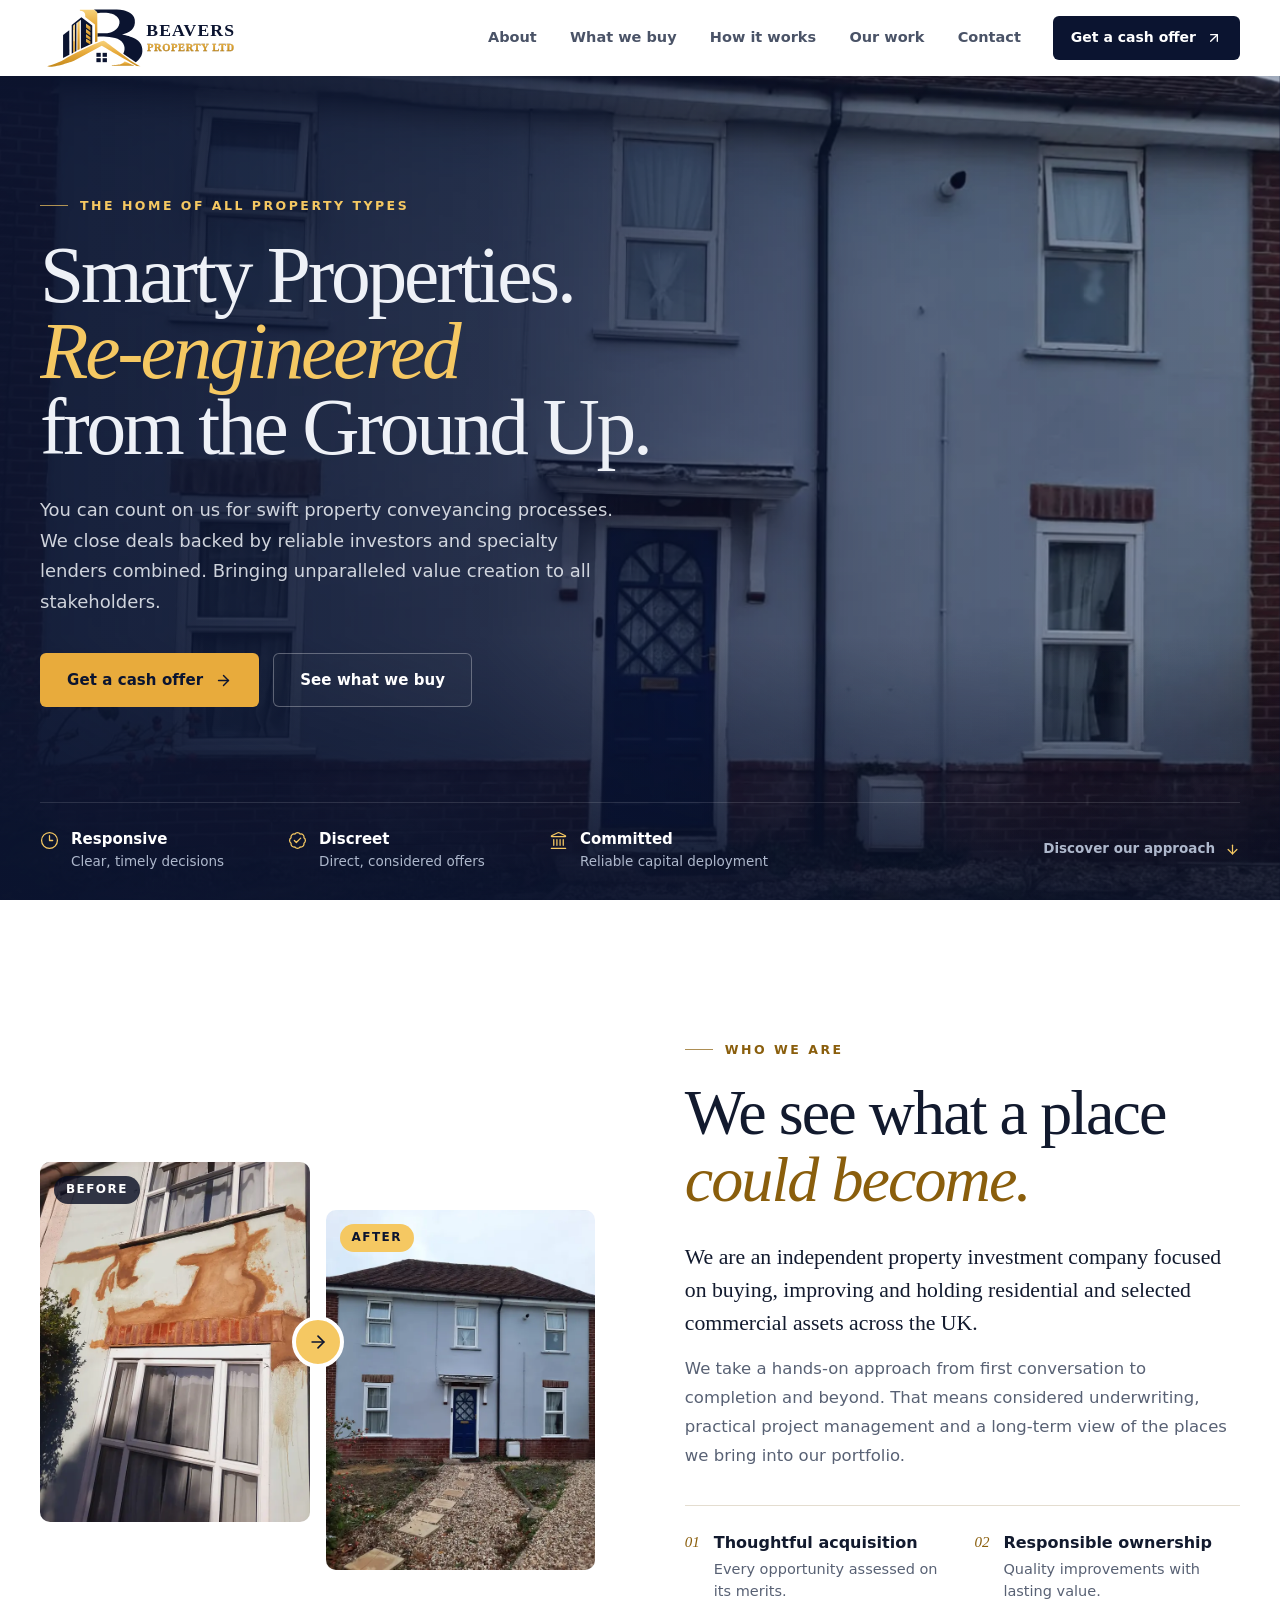
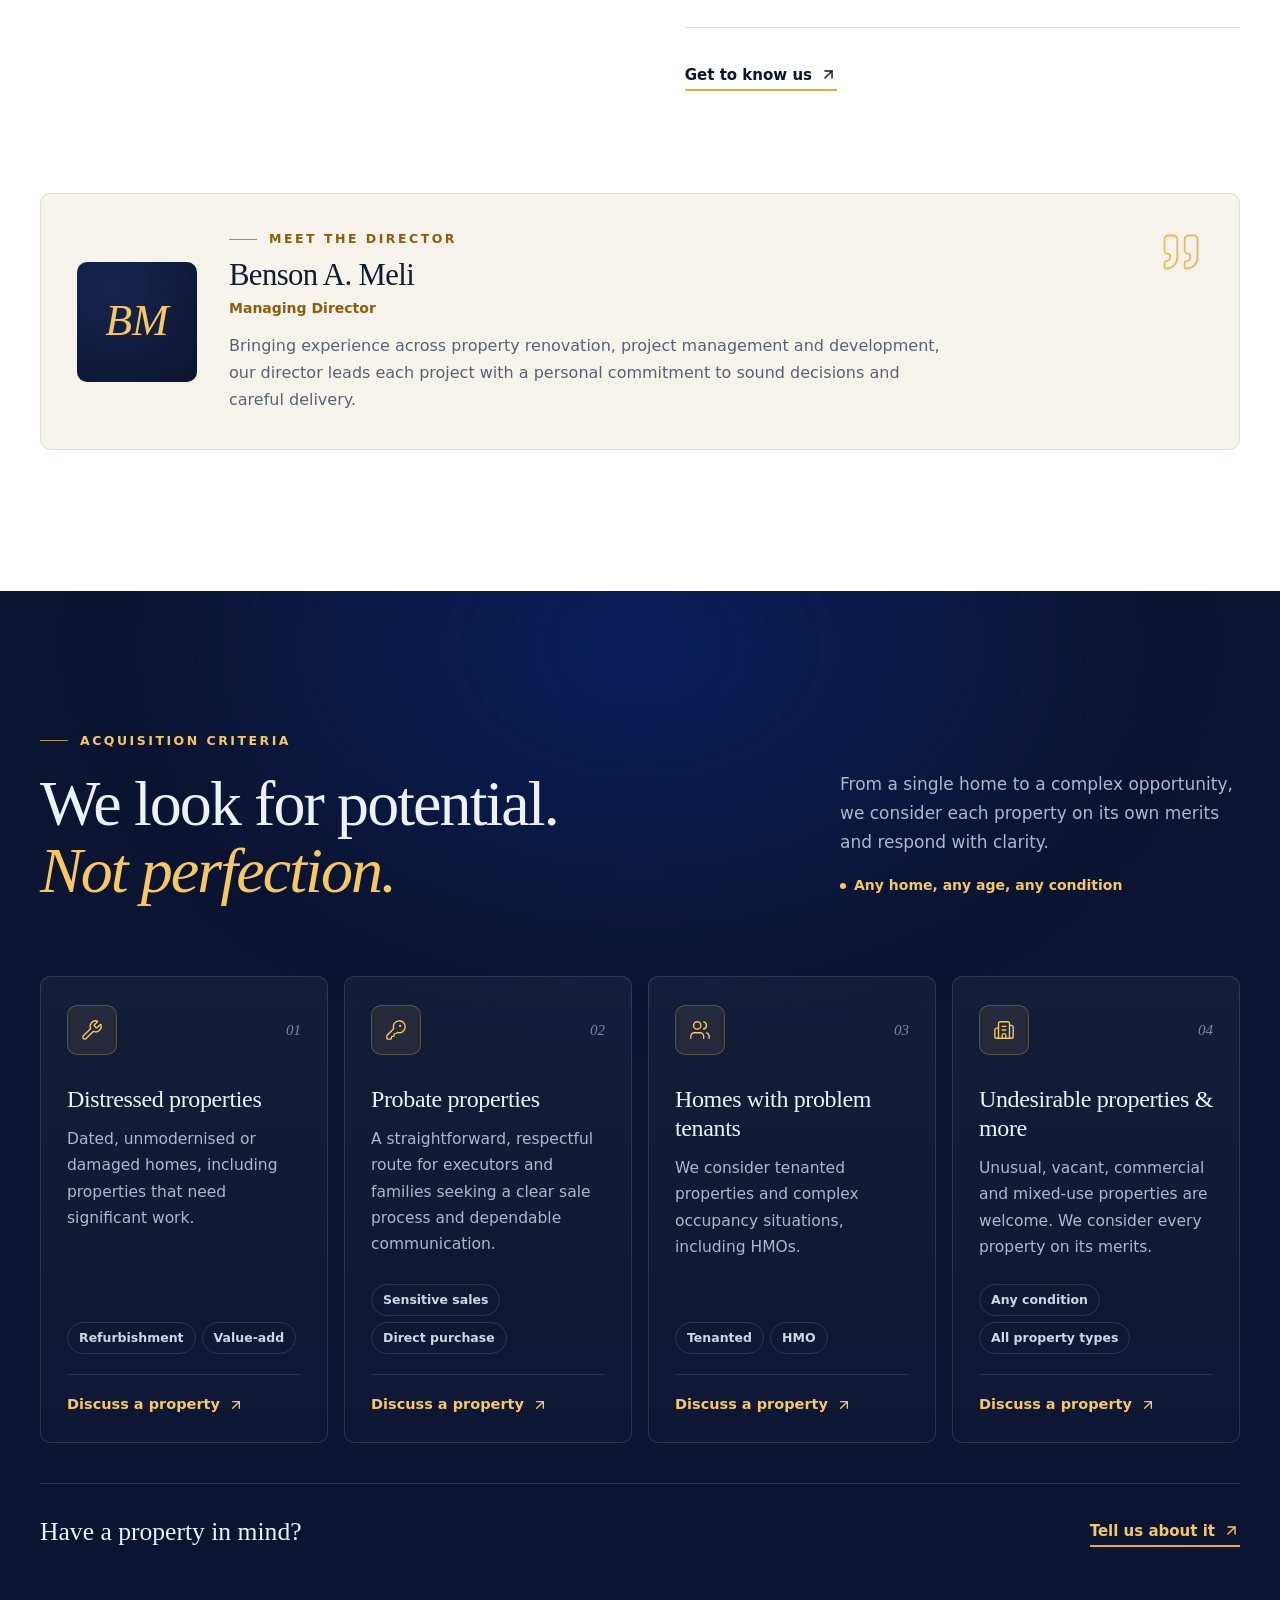
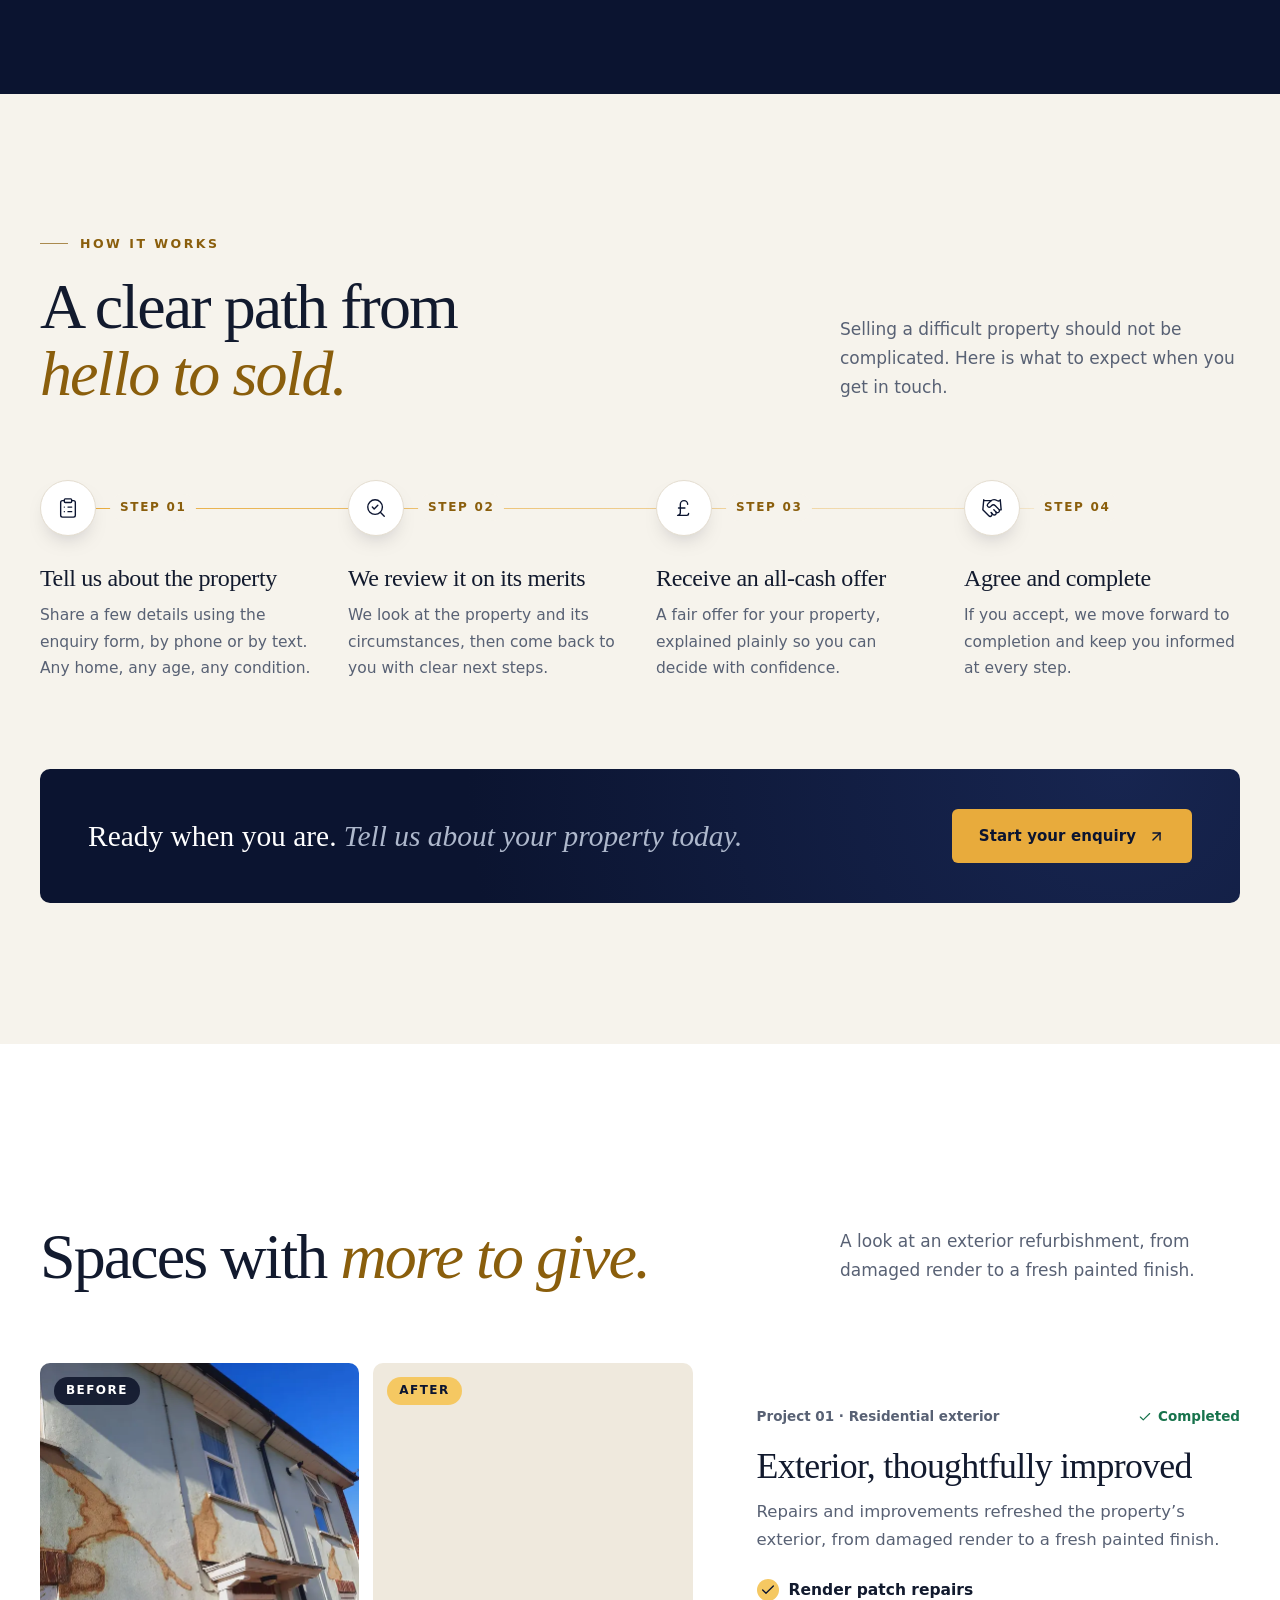
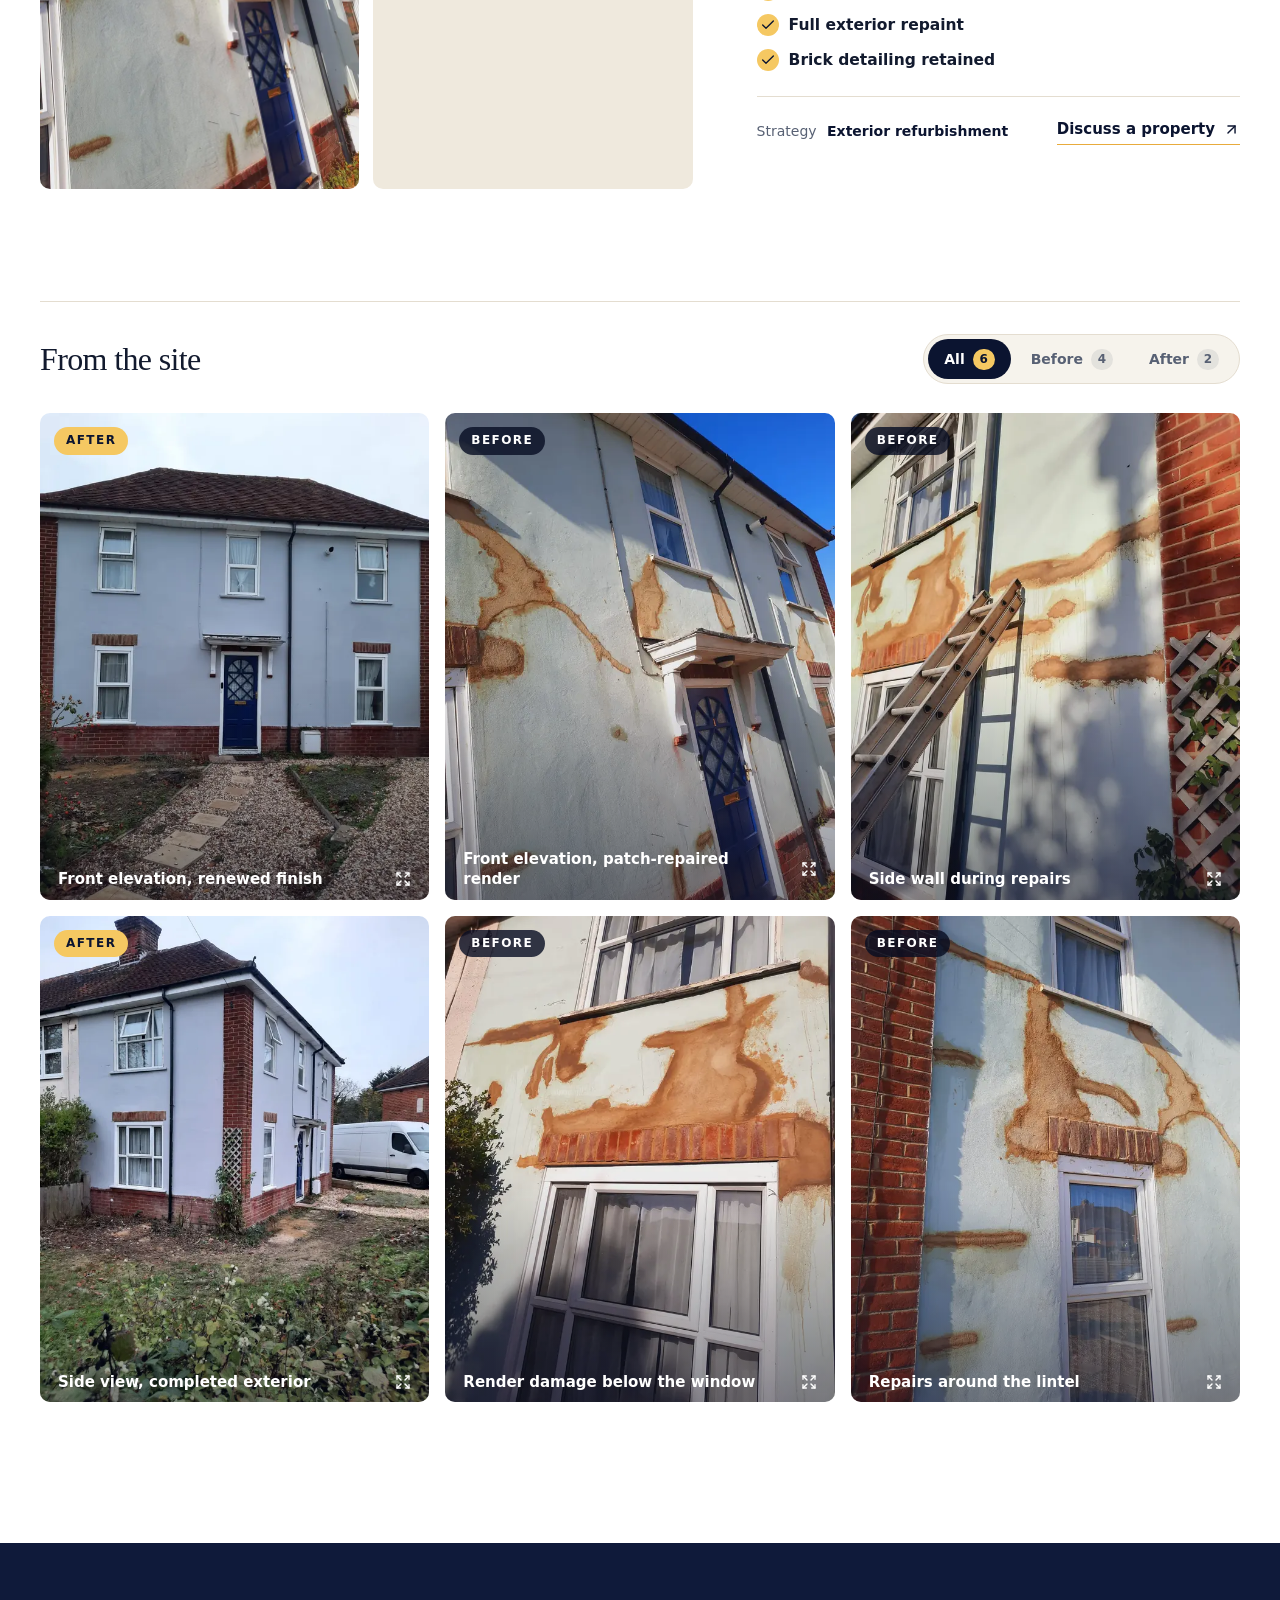
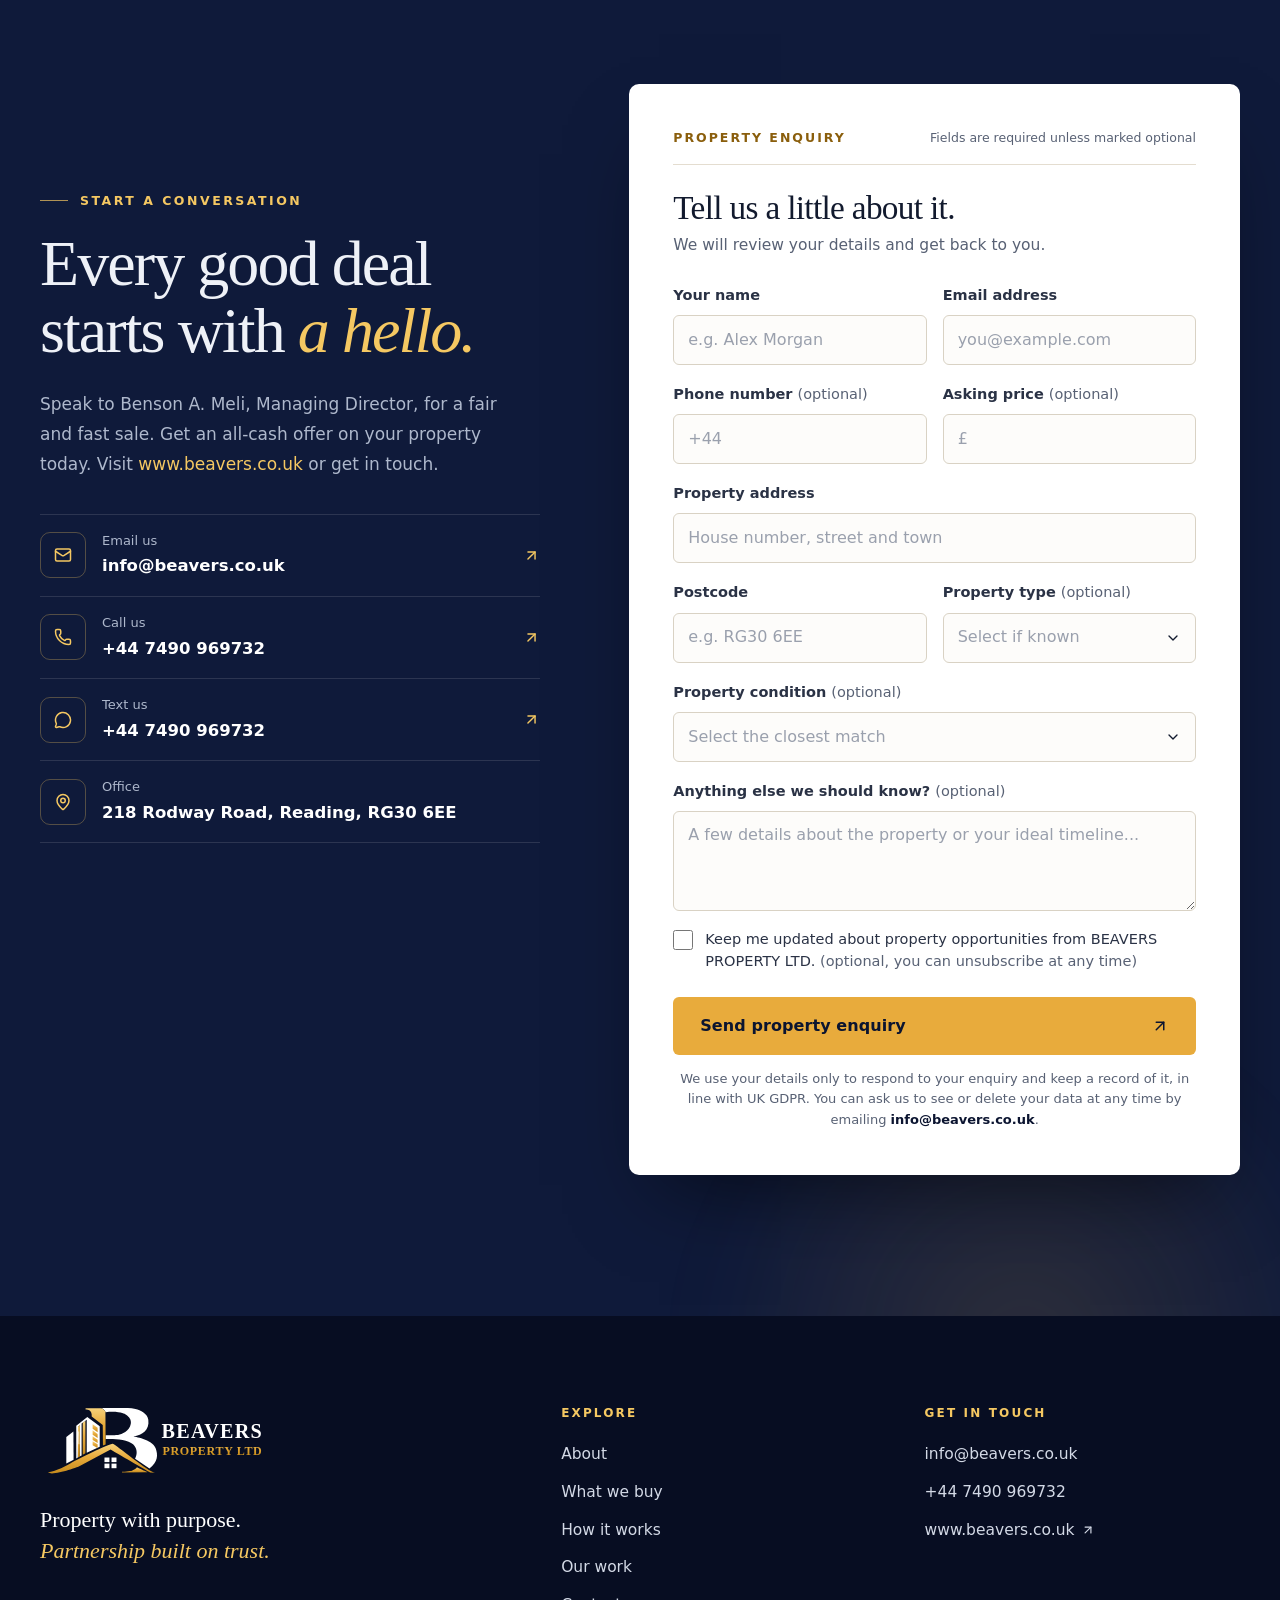
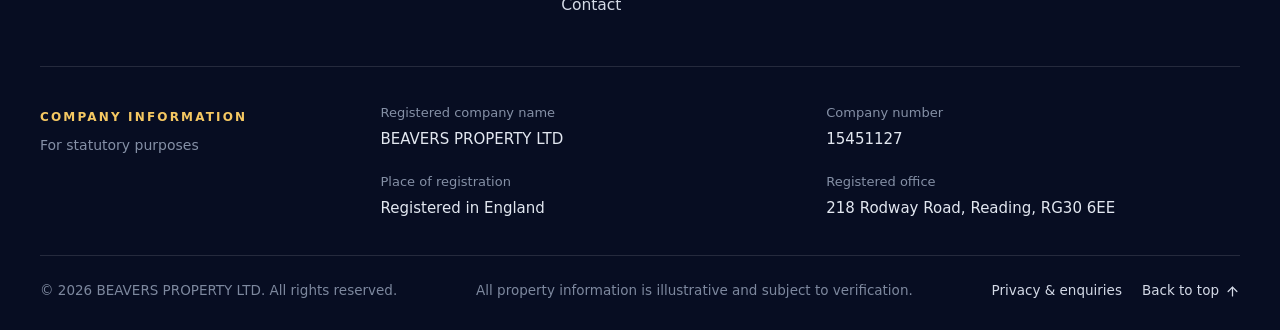
==== commit e4d41772: "Security hardening: CSP, two-step verification, idle sign-out" ====
--- a/index.html
+++ b/index.html
@@ -2,6 +2,8 @@
 <html lang="en-GB">
   <head>
     <meta charset="UTF-8" />
+    <meta http-equiv="Content-Security-Policy" content="default-src 'self'; img-src 'self' data:; style-src 'self' 'unsafe-inline' https://fonts.googleapis.com; font-src 'self' https://fonts.gstatic.com; object-src 'none'; base-uri 'self'; manifest-src 'self'; script-src 'self' https://challenges.cloudflare.com; frame-src https://challenges.cloudflare.com; connect-src 'self' https://ratzqotdxnrudxylhjbm.supabase.co https://challenges.cloudflare.com; form-action 'self' mailto:" />
+    <meta name="referrer" content="strict-origin-when-cross-origin" />
     <meta name="viewport" content="width=device-width, initial-scale=1.0, viewport-fit=cover" />
     <meta name="theme-color" content="#0b1430" />
     <meta name="color-scheme" content="light" />
